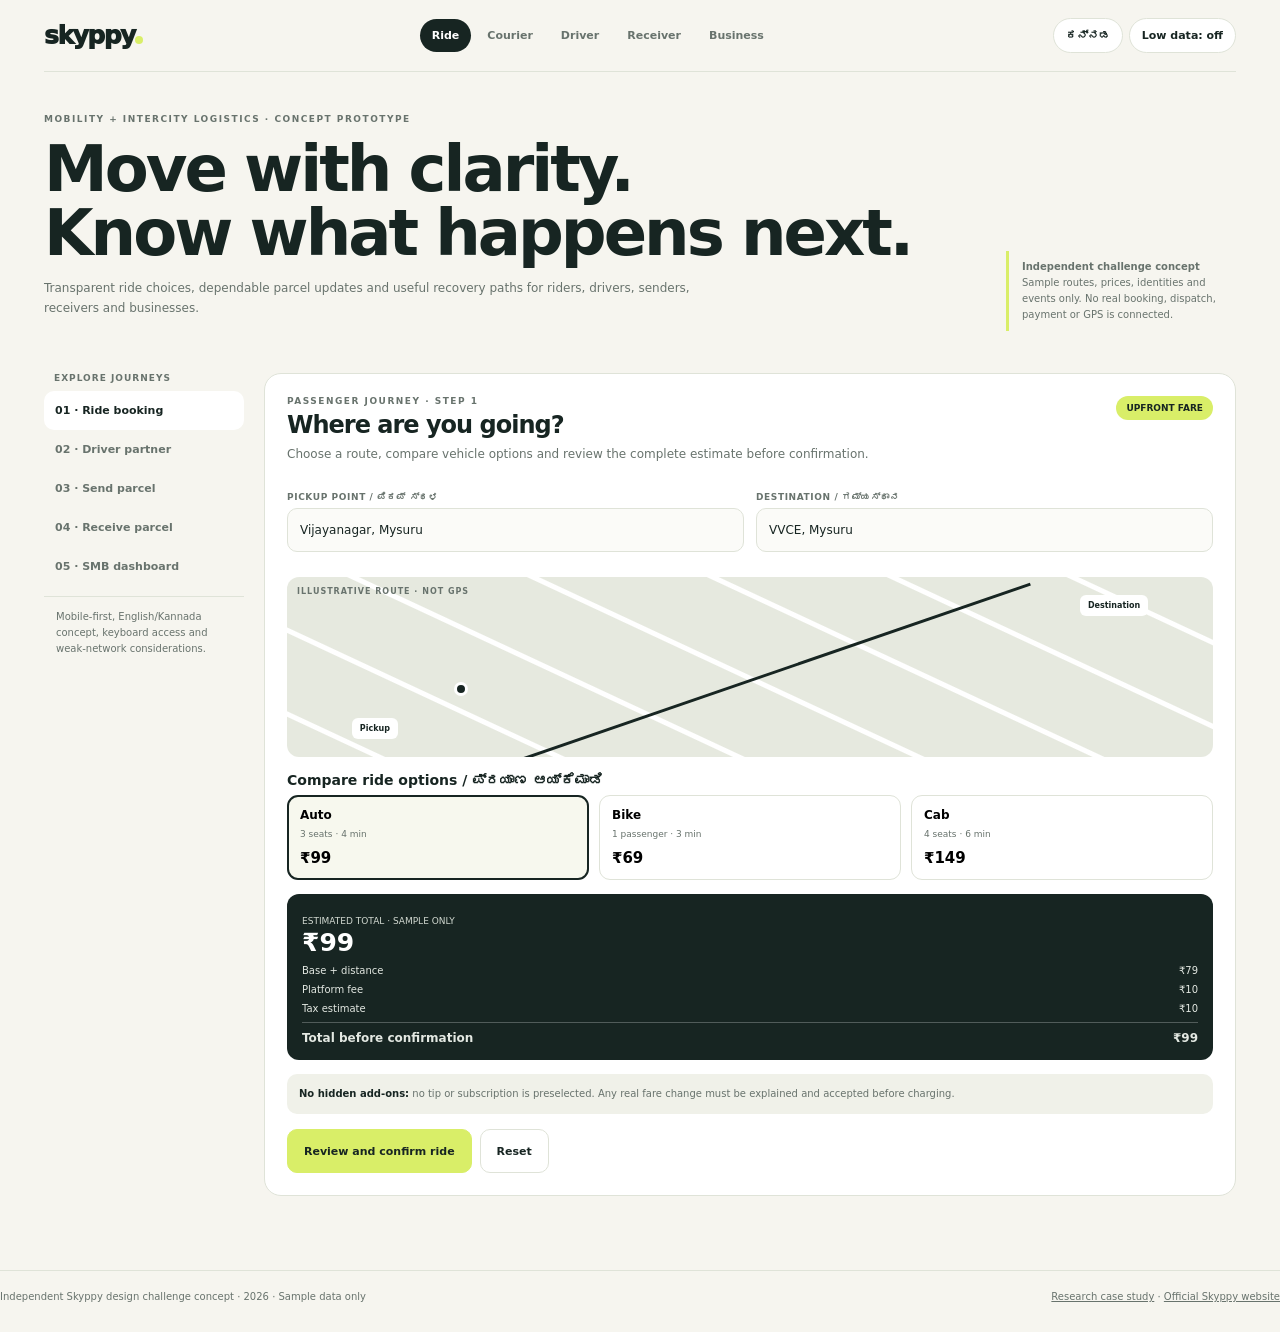
==== index.html @ 7786d566 "Expand English Kannada UI toggle across primary ride courier driver and SMB actions" ====
<!doctype html><html lang="en"><head><meta charset="utf-8"><meta name="viewport" content="width=device-width,initial-scale=1"><meta name="theme-color" content="#172522"><meta name="description" content="A research-led ride booking and intercity courier UX concept for Skyppy. Explore passenger, driver, sender, receiver and SMB journeys."><meta property="og:title" content="Skyppy — Mobility, made clearer"><meta property="og:description" content="Transparent ride choices, dependable parcel updates and recoverable journeys."><meta property="og:type" content="website"><link rel="icon" type="image/svg+xml" href="/favicon.svg"><title>Skyppy — Mobility, made clearer</title><style>
:root{--ink:#172522;--paper:#f6f5ef;--lime:#d9ee68;--white:#fff;--muted:#68736d;--line:#dfe3d8;font-family:Inter,system-ui,sans-serif;color:var(--ink);background:var(--paper)}*{box-sizing:border-box}body{margin:0;background:var(--paper)}button,input,select,textarea{font:inherit}button{cursor:pointer}
:focus-visible{outline:3px solid #a34b19;outline-offset:3px}
.skip{position:absolute;left:12px;top:-60px;z-index:20;background:var(--ink);color:#fff;padding:12px 16px;border-radius:8px}.skip:focus{top:12px}
[aria-invalid="true"]{border-color:#a33!important;box-shadow:0 0 0 2px #a333}
.sr{position:absolute;width:1px;height:1px;padding:0;margin:-1px;overflow:hidden;clip:rect(0,0,0,0);white-space:nowrap;border:0}a{color:inherit}.shell{max-width:1240px;margin:auto;padding:0 24px}.top{display:flex;align-items:center;justify-content:space-between;gap:15px;min-height:72px;border-bottom:1px solid var(--line)}.brand{font-size:25px;font-weight:950;letter-spacing:-1.5px;text-decoration:none}.brand i{display:inline-block;width:8px;height:8px;border-radius:50%;background:var(--lime)}nav{display:flex;gap:4px;flex-wrap:wrap}nav button,.utility button{border:0;border-radius:30px;padding:10px 12px;background:transparent;color:var(--muted);font-size:11px;font-weight:800}nav button.active{background:var(--ink);color:white}.utility{display:flex;gap:6px}.utility button{background:white;border:1px solid var(--line);color:var(--ink)}.hero{padding:42px 0 20px;display:flex;justify-content:space-between;align-items:end;gap:25px}.eyebrow{font-size:9px;letter-spacing:1.5px;text-transform:uppercase;color:var(--muted);font-weight:900}h1{font-size:clamp(40px,5vw,64px);letter-spacing:-3px;line-height:1;margin:13px 0}.hero p,.sub{color:var(--muted);font-size:12px;line-height:1.7;max-width:650px}.hero-note{font-size:10px;line-height:1.6;color:var(--muted);max-width:230px;border-left:3px solid var(--lime);padding:8px 0 8px 13px}.workspace{display:grid;grid-template-columns:200px minmax(0,1fr);gap:20px;padding:22px 0 60px;min-width:0}.workspace>main{min-width:0}.view,.panel,.head,.stats,.actions{min-width:0}.tablewrap{max-width:100%;min-width:0}.rail{position:sticky;top:12px;align-self:start}.rail small{font-size:9px;letter-spacing:1px;color:var(--muted);font-weight:900;margin:0 0 8px 10px;display:block}.rail button{display:block;width:100%;text-align:left;border:0;background:transparent;padding:13px 11px;border-radius:10px;font-size:11px;font-weight:800;color:var(--muted)}.rail button.active{background:white;color:var(--ink)}.rail p{font-size:10px;color:var(--muted);line-height:1.6;padding:12px;border-top:1px solid var(--line)}.view{display:none}.view.active{display:block}.panel{background:white;border:1px solid var(--line);border-radius:17px;padding:22px;margin-bottom:14px}.head{display:flex;justify-content:space-between;align-items:start;gap:12px;margin-bottom:17px}.panel h2{font-size:24px;letter-spacing:-1px;margin:5px 0}.panel h3{font-size:14px;margin:15px 0 7px}.sub{margin:0}.pill{font-size:9px;font-weight:900;padding:7px 10px;background:var(--lime);border-radius:30px;white-space:nowrap}.grid2{display:grid;grid-template-columns:1fr 1fr;gap:12px}.grid3{display:grid;grid-template-columns:repeat(3,1fr);gap:10px}.field{display:block;margin:11px 0}.field span{display:block;font-size:9px;text-transform:uppercase;letter-spacing:.6px;font-weight:900;color:var(--muted);margin-bottom:6px}.field input,.field select,.field textarea{width:100%;border:1px solid var(--line);border-radius:10px;padding:12px;background:#fbfbf8;min-height:44px;font-size:12px;color:var(--ink)}.field textarea{min-height:75px}.choice{width:100%;text-align:left;border:1px solid var(--line);border-radius:11px;padding:12px;background:white;min-height:80px}.choice.selected{border:2px solid var(--ink);background:#f7f8ee;padding:11px}.choice b{display:block;font-size:12px}.choice small{font-size:9px;color:var(--muted)}.choice strong{display:block;margin-top:8px;font-size:15px}.btn{border:1px solid var(--ink);background:var(--ink);color:white;padding:13px 16px;border-radius:10px;font-size:11px;font-weight:900;min-height:44px}.btn.lime{background:var(--lime);color:var(--ink);border-color:var(--lime)}.btn.alt{background:white;color:var(--ink);border-color:var(--line)}.btn.danger{background:white;color:#963d34;border-color:#e3c8c2}.actions{display:flex;gap:8px;flex-wrap:wrap;margin-top:15px}.full{width:100%}.fare{background:var(--ink);color:white;border-radius:12px;padding:15px;margin:14px 0}.fare strong{font-size:25px}.fare small{color:#d2d9d1;font-size:9px}.fareline{display:flex;justify-content:space-between;color:#e3e8e2;font-size:10px;padding-top:8px}.fareline.total{border-top:1px solid #ffffff40;margin-top:8px;font-weight:900;font-size:12px}.notice{background:#f0f1e9;border-radius:10px;padding:12px;font-size:10px;color:var(--muted);line-height:1.6;margin:12px 0}.notice strong{color:var(--ink)}.notice.warn{background:#f8e9e2;color:#864632}.notice.good{background:#e7f1e9;color:#27644d}.map{height:180px;border-radius:12px;background:repeating-linear-gradient(25deg,#e6e9df 0 36px,#fff 37px 41px,#e6e9df 42px 76px);position:relative;overflow:hidden;margin:14px 0}.map:after{content:"";position:absolute;left:20%;top:55%;width:62%;height:3px;background:var(--ink);transform:rotate(-19deg)}.pin{position:absolute;z-index:1;left:18%;top:58%;width:14px;height:14px;border-radius:50%;background:var(--ink);border:3px solid white}.map b{position:absolute;z-index:2;background:white;padding:6px 8px;border-radius:6px;font-size:8px}.map b:first-of-type{left:7%;bottom:10%}.map b:last-of-type{right:7%;top:10%}.map em{position:absolute;left:10px;top:10px;font-size:8px;letter-spacing:1px;font-weight:900;color:var(--muted);font-style:normal}.stats{display:grid;grid-template-columns:repeat(3,1fr);gap:9px;margin:12px 0}.stat{padding:13px;background:#f3f3ed;border-radius:10px}.stat b{display:block;font-size:18px}.stat small{font-size:9px;color:var(--muted)}.driver{display:flex;align-items:center;gap:12px;padding:13px;border:1px solid var(--line);border-radius:12px;margin:13px 0}.avatar{width:40px;height:40px;border-radius:50%;background:var(--lime);display:grid;place-items:center;font-weight:900}.driver small{display:block;color:var(--muted);font-size:9px;margin-top:4px}.timeline{padding:10px 0}.event{display:flex;gap:10px;padding:12px 0;border-bottom:1px solid var(--line)}.event:last-child{border:0}.dot{width:10px;height:10px;border-radius:50%;background:#dfe3d8;margin-top:3px;flex:none}.dot.done{background:#27644d}.event b{font-size:11px}.event small{display:block;color:var(--muted);font-size:9px;margin-top:4px}.metric{padding:13px;background:#f3f3ed;border-radius:10px}.metric b{font-size:17px;display:block}.metric small{font-size:9px;color:var(--muted)}.hidden{display:none!important}.lowbar{display:none;background:#f8e9e2;color:#874632;padding:8px;text-align:center;font-size:10px}.lowbar.on{display:block}.tablewrap{overflow:auto;border:1px solid var(--line);border-radius:10px}table{border-collapse:collapse;width:100%;min-width:570px}td,th{padding:12px;text-align:left;border-bottom:1px solid var(--line);font-size:10px}th{font-size:9px;color:var(--muted);text-transform:uppercase}tr:last-child td{border:0}.tag{padding:5px 7px;border-radius:20px;background:#e7f1e9;color:#27644d;font-weight:900;font-size:9px}.tag.issue{background:#f8e9e2;color:#874632}.tag.pending{background:#f5efd9;color:#765a22}.footer{border-top:1px solid var(--line);padding:20px 0 30px;font-size:10px;color:var(--muted);display:flex;justify-content:space-between;gap:12px}.footer a{text-decoration:underline}
html[data-low="true"] *{animation:none!important;transition:none!important;scroll-behavior:auto!important}
@media(max-width:850px){.workspace{grid-template-columns:1fr}.rail{position:static;display:flex;overflow:auto;gap:4px;border-bottom:1px solid var(--line);padding-bottom:8px}.rail small,.rail p{display:none}.rail button{white-space:nowrap;width:auto}.hero-note{display:none}}
@media(max-width:600px){.shell{padding:0 14px}.top{flex-wrap:wrap;padding:10px 0}.top nav{order:3;width:100%;overflow:auto;flex-wrap:nowrap}.top nav button{white-space:nowrap}.brand{font-size:22px}.hero{padding:28px 0 10px}.hero h1{letter-spacing:-2px}.panel{padding:16px}.grid2,.grid3,.stats{grid-template-columns:1fr}.head{flex-direction:column}.footer{flex-direction:column}}
@media(prefers-reduced-motion:reduce){*{scroll-behavior:auto!important;transition:none!important}}
</style></head><body><a class="skip" href="#main-content">Skip to main content</a><div class="lowbar" id="lowbar" role="status" aria-live="polite">Low-data mode on · non-essential motion reduced · demo details remain in this browser only.</div><div class="shell">
<header class="top"><a class="brand" href="/">skyppy<i></i></a><nav aria-label="Main navigation"><button class="active" data-view="ride">Ride</button><button data-view="courier">Courier</button><button data-view="driver">Driver</button><button data-view="receiver">Receiver</button><button data-view="business">Business</button></nav><div class="utility"><button id="lang" type="button" aria-pressed="false" aria-label="Switch language to Kannada">ಕನ್ನಡ</button><button id="low" type="button" aria-pressed="false">Low data: off</button></div></header>
<section class="hero"><div><div class="eyebrow">Mobility + intercity logistics · concept prototype</div><h1>Move with clarity.<br>Know what happens next.</h1><p>Transparent ride choices, dependable parcel updates and useful recovery paths for riders, drivers, senders, receivers and businesses.</p></div><div class="hero-note"><b>Independent challenge concept</b><br>Sample routes, prices, identities and events only. No real booking, dispatch, payment or GPS is connected.</div></section>
<div class="workspace"><aside class="rail"><small>EXPLORE JOURNEYS</small><button class="active" data-view="ride">01 · Ride booking</button><button data-view="driver">02 · Driver partner</button><button data-view="courier">03 · Send parcel</button><button data-view="receiver">04 · Receive parcel</button><button data-view="business">05 · SMB dashboard</button><p>Mobile-first, English/Kannada concept, keyboard access and weak-network considerations.</p></aside><main id="main-content" tabindex="-1">
<section class="view active" id="v-ride"><div class="panel" id="rideForm"><div class="head"><div><div class="eyebrow">Passenger journey · step 1</div><h2 id="rideTitle">Where are you going?</h2><p class="sub">Choose a route, compare vehicle options and review the complete estimate before confirmation.</p></div><span class="pill">UPFRONT FARE</span></div><div class="grid2"><label class="field"><span>Pickup point / ಪಿಕಪ್ ಸ್ಥಳ</span><input id="pickup" value="Vijayanagar, Mysuru"></label><label class="field"><span>Destination / ಗಮ್ಯಸ್ಥಾನ</span><input id="drop" value="VVCE, Mysuru"></label></div><div class="map" aria-label="Schematic route, not live map"><em>ILLUSTRATIVE ROUTE · NOT GPS</em><div class="pin"></div><b>Pickup</b><b>Destination</b></div><h3>Compare ride options / ಪ್ರಯಾಣ ಆಯ್ಕೆಮಾಡಿ</h3><div class="grid3" id="rides"><button class="choice selected" data-ride="Auto" data-price="79" data-eta="4 min"><b>Auto</b><small>3 seats · 4 min</small><strong>₹99</strong></button><button class="choice" data-ride="Bike" data-price="49" data-eta="3 min"><b>Bike</b><small>1 passenger · 3 min</small><strong>₹69</strong></button><button class="choice" data-ride="Cab" data-price="129" data-eta="6 min"><b>Cab</b><small>4 seats · 6 min</small><strong>₹149</strong></button></div><div class="fare"><small>ESTIMATED TOTAL · SAMPLE ONLY</small><div><strong id="ridePrice">₹99</strong></div><div class="fareline"><span>Base + distance</span><span id="rideBase">₹79</span></div><div class="fareline"><span>Platform fee</span><span>₹10</span></div><div class="fareline"><span>Tax estimate</span><span>₹10</span></div><div class="fareline total"><span>Total before confirmation</span><span id="rideTotal">₹99</span></div></div><div class="notice"><strong>No hidden add-ons:</strong> no tip or subscription is preselected. Any real fare change must be explained and accepted before charging.</div><div class="actions"><button class="btn lime" id="rideConfirm">Review and confirm ride</button><button class="btn alt" id="rideReset">Reset</button></div><p class="sub" id="rideMsg" role="status" aria-live="polite"></p></div>
<div class="panel hidden" id="rideTrip"><div class="head"><div><div class="eyebrow">Matching → trip → payment → feedback</div><h2 id="rideState">Finding your driver</h2><p class="sub" id="rideDesc">A simulated matching state. No driver is contacted.</p></div><span class="pill" id="rideBadge">MATCHING</span></div><div class="map"><em>SCHEMATIC TRIP · NOT LIVE LOCATION</em><div class="pin"></div><b>Pickup</b><b>Destination</b></div><div class="driver" id="driverCard"><div class="avatar">RK</div><div><b>Ravi Kumar · demo driver</b><small>KA 09 AB 1234 · sample rating 4.8</small></div><div style="margin-left:auto;text-align:right"><b>4 min</b><small>to pickup</small></div></div><div class="stats"><div class="metric"><b id="tripEta">4 min</b><small>Pickup ETA · sample</small></div><div class="metric"><b id="tripCost">₹99</b><small>Estimated fare</small></div><div class="metric"><b>4821</b><small>Demo safety PIN</small></div></div><div class="notice good" id="rideStatus" role="status" aria-live="polite">Matching simulation.</div><div class="actions" id="rideActions"><button class="btn lime" id="rideNext">Simulate driver found</button><button class="btn alt" id="share">Share trip preview</button><button class="btn danger" id="cancel">Cancel ride</button></div><div class="actions hidden" id="safety"><button class="btn alt" id="sos">SOS / emergency help</button><button class="btn alt" id="support">Contact support</button><button class="btn lime" id="completeTrip">Complete trip</button></div><div class="actions hidden" id="payment"><button class="btn lime" id="pay">Pay digitally (demo)</button><button class="btn alt" id="cash">Cash payment (demo)</button></div><div id="rating" class="hidden"><h3>Rate the ride</h3><div class="grid3" id="stars"><button class="choice selected" data-star="5"><b>★★★★★</b><small>Great</small></button><button class="choice" data-star="3"><b>★★★</b><small>Okay</small></button><button class="choice" data-star="1"><b>★</b><small>Needs attention</small></button></div><label class="field"><span>Optional feedback</span><textarea id="comment" placeholder="What went well? What should improve?"></textarea></label><button class="btn lime" id="sendRating">Submit feedback</button></div></div></section>
<section class="view" id="v-driver"><div class="panel"><div class="head"><div><div class="eyebrow">Driver-side bonus flow</div><h2 id="driverTitle">Incoming ride request</h2><p class="sub" id="driverText">Review route, pickup and estimated payout before accepting.</p></div><span class="pill">DRIVER MODE</span></div><div class="grid2"><div><div class="fare"><small>ESTIMATED PARTNER EARNING · SAMPLE</small><strong>₹82</strong><div class="fareline"><span>Pickup</span><span>Vijayanagar</span></div><div class="fareline"><span>Drop</span><span>VVCE, Mysuru</span></div><div class="fareline"><span>Distance</span><span>4.2 km · demo</span></div></div><div class="actions" id="driverActions"><button class="btn lime" id="accept">Accept request</button><button class="btn alt" id="decline">Decline</button></div></div><div><div class="map"><em>SCHEMATIC DRIVER ROUTE</em><div class="pin"></div><b>Driver</b><b>Pickup</b></div><div class="notice" id="driverNotice" role="status">No real rider or GPS data. Driver actions are simulated.</div></div></div></div></section>
<section class="view" id="v-courier"><div class="panel" id="courierForm"><div class="head"><div><div class="eyebrow">Intercity courier · sender journey</div><h2>Send something with confidence.</h2><p class="sub">Package handling, pickup scheduling and a complete estimate before booking.</p></div><span class="pill">SENDER FLOW</span></div><div class="grid2"><label class="field"><span>Pickup area / ಪಿಕಪ್ ಸ್ಥಳ</span><input id="from" value="Mysuru, Karnataka"></label><label class="field"><span>Delivery area / ವಿತರಣಾ ಸ್ಥಳ</span><input id="to" value="Bengaluru, Karnataka"></label><label class="field"><span>Sender / ಕಳುಹಿಸುವವರು</span><input id="sender" value="Ananya Rao"></label><label class="field"><span>Receiver / ಸ್ವೀಕರಿಸುವವರು</span><input id="receiver" value="Kiran S"></label><label class="field"><span>Receiver phone · masked demo / ಸ್ವೀಕರಿಸುವವರ ಫೋನ್</span><input id="phone" value="98••• ••210"></label><label class="field"><span>Pickup date / ಪಿಕಪ್ ದಿನಾಂಕ</span><input type="date" id="date" required></label></div><h3>Package category / ಪಾರ್ಸೆಲ್ ವಿಧ</h3><div class="grid3" id="packages"><button class="choice selected" data-pkg="Standard" data-cost="249"><b>Standard</b><small>Up to 2 kg</small><strong>₹249</strong></button><button class="choice" data-pkg="Fragile" data-cost="329"><b>Fragile</b><small>Careful handling</small><strong>₹329</strong></button><button class="choice" data-pkg="High-value" data-cost="399"><b>High-value</b><small>Signature required</small><strong>₹399</strong></button></div><div class="grid2"><label class="field"><span>Weight / ತೂಕ</span><select id="weight"><option value="0">Up to 2 kg</option><option value="50">2–5 kg · +₹50 demo</option><option value="100">5–10 kg · +₹100 demo</option></select></label><label class="field"><span>Pickup window / ಪಿಕಪ್ ಸಮಯ</span><select id="slot"><option>9 AM–12 PM</option><option>12 PM–3 PM</option><option>3 PM–6 PM</option></select></label></div><div class="grid2"><label class="field"><span>Declared value (₹) · optional</span><input id="declared" type="number" min="0" max="50000" step="100" placeholder="For high-value demo parcels"></label><label class="field"><span>Parcel dimensions · optional</span><input id="dimensions" maxlength="40" placeholder="L × W × H cm"></label></div><label class="field"><span>Handling instructions</span><textarea id="handling" maxlength="240" placeholder="Keep upright, avoid pressure…"></textarea></label><label style="font-size:10px"><input type="checkbox" id="terms"> I confirm the parcel contains no prohibited or restricted items.</label><div class="fare"><small>SHIPPING ESTIMATE · SAMPLE ONLY</small><div><strong id="pkgPrice">₹249</strong></div><div class="fareline"><span>Transport</span><span id="pkgBase">₹199</span></div><div class="fareline"><span>Handling</span><span>₹30</span></div><div class="fareline"><span>Service / tax estimate</span><span>₹20</span></div><div class="fareline total"><span>Total</span><span id="pkgTotal">₹249</span></div></div><div class="notice"><strong>High-value parcels:</strong> declare an amount for this demo only. A real service must disclose eligible limits, insurance/liability, prohibited goods and any extra fee before payment. Fragile handling is a request, not a guarantee.</div><div class="actions"><button class="btn lime" id="bookParcel">Create demo shipment</button><button class="btn alt" id="resetParcel">Reset</button></div><p class="sub" id="parcelMsg" role="status"></p></div>
<div class="panel hidden" id="tracking"><div class="head"><div><div class="eyebrow">Shipment timeline · sender view</div><h2 id="trackingTitle">Shipment request created</h2><p class="sub" id="trackingDesc">A local demo record. No courier is dispatched.</p></div><span class="pill">DEMO SHIPMENT</span></div><div class="stats"><div class="metric"><b>SKP-DEMO-2401</b><small>Reference</small></div><div class="metric"><b>Tomorrow</b><small>Illustrative delivery</small></div><div class="metric"><b id="trackingCost">₹249</b><small>Estimate</small></div></div><div class="timeline" id="events"></div><div class="notice warn hidden" id="exception" role="alert"><strong>Delivery exception:</strong> receiver unavailable. Notify both parties, offer a new delivery window or return-to-sender. Never silently mark delivered.<div class="actions"><button class="btn alt" id="reschedule">Choose new window</button><button class="btn alt" id="returnSender">Request return</button><button class="btn alt" id="exceptionHelp">Contact support</button></div><p id="exceptionMsg" role="status" aria-live="polite"></p></div><div class="actions"><button class="btn lime" id="nextEvent">Simulate next event</button><button class="btn alt" id="exceptionBtn">Simulate exception</button><button class="btn alt" id="newParcel">New shipment</button></div></div></section>
<section class="view" id="v-receiver"><div class="panel"><div class="head"><div><div class="eyebrow">Receiver confirmation</div><h2>Confirm the right parcel, safely.</h2><p class="sub">Show the sender, parcel and delivery status. Confirm only after physical handover.</p></div><span class="pill">RECEIVER</span></div><div class="grid2"><div><div class="metric"><b>SKP-DEMO-2401</b><small>Mysuru → Bengaluru · Standard parcel</small></div><div class="event"><i class="dot done"></i><div><b>Out for delivery</b><small>Sample status, not live tracking</small></div></div><label class="field"><span>Delivery verification PIN / ವಿತರಣೆ ದೃಢೀಕರಣ ಪಿನ್</span><input id="pin" maxlength="6" inputmode="numeric" autocomplete="one-time-code" placeholder="Demo PIN: 4821"></label><label class="field"><span>Parcel condition</span><select id="condition"><option value="intact">Received · package intact</option><option value="damaged">Received · package damaged</option><option value="missing">Contents missing</option><option value="wrong">Wrong parcel / recipient</option></select></label><label style="font-size:10px;display:block;margin:12px 0"><input type="checkbox" id="handover"> I confirm the parcel was physically handed to me.</label><div class="actions"><button class="btn lime" id="confirmReceipt">Confirm receipt</button><button class="btn alt" id="reportIssue">Report a problem</button></div><p class="sub" id="receiverMsg" role="status" aria-live="polite"></p><div class="notice good hidden" id="podReceipt" aria-live="polite"><strong>Proof-of-delivery preview created.</strong><p id="podDetails"></p><small>Demo only · local browser state · no signature/photo uploaded.</small></div></div><div><div class="map"><em>ILLUSTRATIVE DELIVERY AREA</em><div class="pin"></div><b>Origin</b><b>Receiver</b></div><div class="notice"><strong>Proof-of-delivery principle:</strong> use consent, timestamp, secure proof storage and one-time server-issued PIN. Never expose a receiver's full phone number.</div></div></div></div></section>
<section class="view" id="v-business"><div class="panel"><div class="head"><div><div class="eyebrow">SMB multi-shipment dashboard · bonus</div><h2>Many shipments. One calm workspace.</h2><p class="sub">Review status, prioritize exceptions and export visible rows.</p></div><span class="pill">BUSINESS DESK</span></div><div class="stats"><div class="metric"><b id="count">4</b><small>Sample shipments</small></div><div class="metric"><b id="moving">2</b><small>In transit</small></div><div class="metric"><b id="issues">1</b><small>Needs attention</small></div></div><div class="actions"><button class="btn lime" id="addRow">Add sample shipment</button><label class="btn alt" for="csvImport" style="display:inline-flex;align-items:center">Import CSV</label><input class="sr" id="csvImport" type="file" accept=".csv,text/csv"><button class="btn alt" id="csv">Export CSV</button><select id="filter" aria-label="Filter shipment status"><option value="all">All statuses</option><option value="moving">In transit</option><option value="issue">Needs attention</option><option value="done">Delivered</option></select></div><div class="tablewrap" style="margin-top:14px"><table><thead><tr><th>Shipment</th><th>Recipient</th><th>Route</th><th>Pickup</th><th>Status</th><th>Next action</th></tr></thead><tbody id="rows"><tr><td>SKP-2401</td><td>Kiran S</td><td>MYS → BLR</td><td>Today</td><td><span class="tag">In transit</span></td><td>View tracking</td></tr><tr><td>SKP-2402</td><td>Meera P</td><td>BLR → MYS</td><td>Today</td><td><span class="tag issue">Pickup delayed</span></td><td>Reschedule</td></tr><tr><td>SKP-2403</td><td>Rahul N</td><td>MYS → HUB</td><td>Yesterday</td><td><span class="tag">Delivered</span></td><td>View proof</td></tr><tr><td>SKP-2404</td><td>Divya R</td><td>BLR → COK</td><td>Today</td><td><span class="tag pending">Pickup scheduled</span></td><td>Track pickup</td></tr></tbody></table></div><div class="notice"><strong>Fictional sample rows:</strong> no Skyppy customer records or operational metrics are displayed. CSV import/export operates locally in this browser and is limited to a 100-row preview.</div><p class="sub" id="importMsg" role="status" aria-live="polite"></p></div></section>
</main></div></div><footer class="footer"><span>Independent Skyppy design challenge concept · 2026 · Sample data only</span><span><a href="/case-study.html">Research case study</a> · <a href="https://www.skyppy.app/" target="_blank" rel="noopener">Official Skyppy website</a></span></footer></div>
<script>
const $=x=>document.getElementById(x);let view="ride",ride={name:"Auto",base:79,eta:"4 min"},rs=0,stars=5,pkg={name:"Standard",cost:249},cs=0,ex=false,ds=0,seq=2404;
function show(v){view=v;document.querySelectorAll(".view").forEach(e=>e.classList.toggle("active",e.id==="v-"+v));document.querySelectorAll("[data-view]").forEach(e=>{const active=e.dataset.view===v;e.classList.toggle("active",active);e.setAttribute("aria-current",active?"page":"false")});window.scrollTo(0,0);const h=document.querySelector("#v-"+v+" h2");if(h)h.setAttribute("tabindex","-1")}document.querySelectorAll("[data-view]").forEach(b=>b.onclick=()=>show(b.dataset.view));
function rideFare(){let n=ride.base+20;$("ridePrice").textContent="₹"+n;$("rideTotal").textContent="₹"+n;$("rideBase").textContent="₹"+ride.base;document.querySelectorAll("[data-ride]").forEach(b=>{b.classList.toggle("selected",b.dataset.ride===ride.name);b.querySelector("strong").textContent="₹"+(+b.dataset.price+20)})}
document.querySelectorAll("[data-ride]").forEach(b=>b.onclick=()=>{ride={name:b.dataset.ride,base:+b.dataset.price,eta:b.dataset.eta};rideFare()});
$("rideConfirm").onclick=()=>{if(!$("pickup").value.trim()||!$("drop").value.trim()){$("rideMsg").textContent="Enter both locations.";return}rs=0;$("rideForm").classList.add("hidden");$("rideTrip").classList.remove("hidden");renderRide()};
function renderRide(){let titles=["Finding your driver","Driver assigned","Trip in progress","Trip complete · payment","Ride complete · rate your trip"],descs=["Simulated match. No driver has been contacted.","Sample driver details are shown for review.","Share trip, access SOS or contact support.","Choose a demo payment method.","Share optional feedback."];$("rideState").textContent=titles[rs];$("rideDesc").textContent=descs[rs];$("rideBadge").textContent=["MATCHING","ASSIGNED","ON TRIP","PAYMENT","COMPLETE"][rs];$("rideStatus").textContent=["Matching simulation ready.","Ravi Kumar assigned · demo only.","Trip started · safety controls remain available.","Trip complete. Select a demo payment option.","Payment demo complete. Please rate your ride."][rs];$("tripEta").textContent=rs>1?"12 min":ride.eta;$("tripCost").textContent="₹"+(ride.base+20);$("rideActions").classList.toggle("hidden",rs>=3);$("safety").classList.toggle("hidden",rs!==2);$("payment").classList.toggle("hidden",rs!==3);$("rating").classList.toggle("hidden",rs!==4);$("driverCard").classList.toggle("hidden",rs===0);$("rideNext").textContent=rs===0?"Simulate driver found":"Start trip (demo)";if(rs>=2)$("rideNext").classList.add("hidden");else $("rideNext").classList.remove("hidden")}
$("rideNext").onclick=()=>{rs=Math.min(2,rs+1);renderRide()};$("share").onclick=()=>{$("rideStatus").textContent="Share preview prepared. No live location is shared."};$("cancel").onclick=()=>{if(confirm("Cancel this demo ride? No real booking exists."))rideReset()};$("sos").onclick=()=>{$("rideStatus").textContent="Emergency flow preview: a production service needs a staffed escalation team and local emergency protocol."};$("support").onclick=()=>{$("rideStatus").textContent="Support preview: trip reference, issue category, case owner and response SLA."};$("completeTrip").onclick=()=>{rs=3;renderRide()};function paid(){rs=4;renderRide()}$("pay").onclick=paid;$("cash").onclick=paid;document.querySelectorAll("[data-star]").forEach(b=>b.onclick=()=>{stars=+b.dataset.star;document.querySelectorAll("[data-star]").forEach(x=>x.classList.toggle("selected",x===b))});$("sendRating").onclick=()=>{$("rating").innerHTML='<div class="notice good"><b>Feedback recorded in this demo session only.</b> No personal data was sent.</div><button class="btn lime" id="again">Plan another ride</button>';$("again").onclick=()=>location.reload()};
function rideReset(){rs=0;$("rideForm").classList.remove("hidden");$("rideTrip").classList.add("hidden");$("rideMsg").textContent="";$("pickup").value="Vijayanagar, Mysuru";$("drop").value="VVCE, Mysuru";ride={name:"Auto",base:79,eta:"4 min"};rideFare()}$("rideReset").onclick=rideReset;
function courierFare(){let n=pkg.cost+(+$("weight").value||0);$("pkgPrice").textContent="₹"+n;$("pkgTotal").textContent="₹"+n;$("pkgBase").textContent="₹"+(n-50);document.querySelectorAll("[data-pkg]").forEach(b=>b.classList.toggle("selected",b.dataset.pkg===pkg.name))}
document.querySelectorAll("[data-pkg]").forEach(b=>b.onclick=()=>{pkg={name:b.dataset.pkg,cost:+b.dataset.cost};courierFare()});$("weight").onchange=courierFare;const localToday=new Date();$("date").min=new Date(localToday.getTime()-localToday.getTimezoneOffset()*60000).toISOString().slice(0,10);$("date").value=$("date").min;
$("bookParcel").onclick=()=>{if(!$("from").value.trim()||!$("to").value.trim()||!$("receiver").value.trim()){$("parcelMsg").textContent="Complete pickup, destination and receiver.";return}if(!$("terms").checked){$("parcelMsg").textContent="Confirm the restricted-items declaration.";return}if($("date").value<$("date").min){$("parcelMsg").textContent="Choose today or a future pickup date.";return}if(pkg.name==="High-value"&&(!$("declared").value||+$("declared").value<=0||+$("declared").value>50000)){$("parcelMsg").textContent="For this demo, enter a declared value between ₹1 and ₹50,000.";return}cs=0;ex=false;$("courierForm").classList.add("hidden");$("tracking").classList.remove("hidden");$("trackingCost").textContent="₹"+(pkg.cost+(+$("weight").value||0));renderCourier()};
function renderCourier(){let names=["Booking request created","Pickup scheduled","Picked up · in transit","Delivered · awaiting receiver confirmation"],desc=["Request recorded in this browser session.","Pickup window: "+$("slot").value,"Handover recorded · demo event.","Receiver confirmation required."];$("events").innerHTML=names.map((n,i)=>'<div class="event"><i class="dot '+(i<=cs?"done":"")+'"></i><div><b>'+n+'</b><small>'+(i<=cs?desc[i]:"Not yet confirmed")+'</small></div></div>').join("");$("nextEvent").disabled=cs>=3;$("nextEvent").textContent=cs>=3?"Journey complete":"Simulate next confirmed event";$("exception").classList.toggle("hidden",!ex)}
$("nextEvent").onclick=()=>{cs=Math.min(3,cs+1);renderCourier()};$("exceptionBtn").onclick=()=>{ex=!ex;$("exception").classList.toggle("hidden",!ex);if(ex)$("exceptionMsg").textContent="Choose a recovery action. No real carrier is notified."};$("reschedule").onclick=()=>{$("exceptionMsg").textContent="New window request recorded in this demo. A live system must confirm capacity."};$("returnSender").onclick=()=>{$("exceptionMsg").textContent="Return-to-sender request recorded in this demo. Show fees and obtain approval before a real return."};$("exceptionHelp").onclick=()=>{$("exceptionMsg").textContent="Support case preview: shipment reference, last confirmed event, issue category and response SLA."};$("newParcel").onclick=()=>{$("courierForm").classList.remove("hidden");$("tracking").classList.add("hidden");$("terms").checked=false};$("resetParcel").onclick=()=>{$("parcelMsg").textContent="Form reset.";document.querySelectorAll("#courierForm input").forEach(x=>{if(x.type!=="checkbox"&&x.type!=="date")x.value=""});$("terms").checked=false};
$("confirmReceipt").onclick=()=>{const valid=$("pin").value.trim()==="4821";if(!valid){$("receiverMsg").textContent="PIN does not match. Check the delivery message and confirm only after handover.";return}if(!$("handover").checked){$("receiverMsg").textContent="Confirm physical handover before completing this demo.";return}if($("condition").value!=="intact"){$("receiverMsg").textContent="Do not confirm successful delivery for a damaged, missing or incorrect parcel. Use Report a problem.";return}$("receiverMsg").textContent="Receipt confirmed in this demo. A real PIN must be one-time and server-validated.";$("podReceipt").classList.remove("hidden");$("podDetails").textContent="SKP-DEMO-2401 · Received in good condition · "+new Date().toLocaleString()+" · PIN verified in this demo only."};$("reportIssue").onclick=()=>{$("podReceipt").classList.add("hidden");$("receiverMsg").textContent="Issue flow: damaged, missing, wrong recipient or not received. Capture evidence with consent, show case ID, owner and response SLA."};
function renderDriver(){let t=["Incoming ride request","Request accepted","Arrived at pickup","Trip started","Trip completed","Request declined"],d=["Review route, pickup and estimated payout before accepting.","Navigate to pickup. Masked call/chat and clear arrival action.","Verify rider and vehicle before starting the trip.","Navigate to destination with safety controls available.","Show trip summary, earnings and issue reporting.","The request is released. No rider is contacted in this demo."];$("driverTitle").textContent=t[ds];$("driverText").textContent=d[ds];$("driverNotice").textContent="Driver workflow state: "+t[ds]+". All data is simulated.";if(ds===0){$("driverActions").innerHTML='<button class="btn lime" id="driverAccept">Accept request</button> <button class="btn alt" id="driverDecline">Decline</button>';$("driverAccept").onclick=()=>{ds=1;renderDriver()};$("driverDecline").onclick=()=>{ds=5;renderDriver()}}else if(ds>0&&ds<4){$("driverActions").innerHTML='<button class="btn lime" id="driverStep">'+["","Mark arrived","Start trip","Complete trip"][ds]+'</button> <button class="btn alt" id="driverReset">Reset</button>';$("driverStep").onclick=()=>{ds++;renderDriver()};$("driverReset").onclick=()=>{ds=0;renderDriver()}}else{$("driverActions").innerHTML='<button class="btn alt" id="driverReset">Reset driver demo</button>';$("driverReset").onclick=()=>{ds=0;renderDriver()}}}renderDriver();
function updateCounts(){let r=[...$("rows").rows];$("count").textContent=r.length;$("moving").textContent=r.filter(x=>x.innerText.includes("In transit")).length;$("issues").textContent=r.filter(x=>x.innerText.includes("delayed")).length}
$("addRow").onclick=()=>{seq++;let tr=document.createElement("tr");tr.innerHTML='<td>SKP-'+seq+'</td><td>New recipient</td><td>MYS → BLR</td><td>Today</td><td><span class="tag pending">Pickup scheduled</span></td><td>Review details</td>';$("rows").appendChild(tr);updateCounts()};$("filter").onchange=()=>{let f=$("filter").value;[...$("rows").rows].forEach(r=>{let t=r.innerText.toLowerCase();r.hidden=!(f==="all"||f==="moving"&&t.includes("in transit")||f==="issue"&&t.includes("delayed")||f==="done"&&t.includes("delivered"))})};$("csv").onclick=()=>{let data=[["Shipment","Recipient","Route","Pickup","Status","Next action"],...[...$("rows").rows].filter(r=>!r.hidden).map(r=>[...r.cells].map(c=>c.innerText))];let csv=data.map(r=>r.map(x=>'"'+String(x).replace(/"/g,'""')+'"').join(",")).join("\n"),a=document.createElement("a");a.href=URL.createObjectURL(new Blob([csv],{type:"text/csv"}));a.download="skyppy-demo-shipments.csv";a.click();URL.revokeObjectURL(a.href)};
function parseCsvLine(line){let out=[],value="",quoted=false;for(let i=0;i<line.length;i++){const ch=line[i];if(ch==='"'&&line[i+1]==='"'&&quoted){value+='"';i++}else if(ch==='"'){quoted=!quoted}else if(ch===","&&!quoted){out.push(value.trim());value=""}else{value+=ch}}out.push(value.trim());return out}
$("csvImport").onchange=async e=>{const file=e.target.files&&e.target.files[0];if(!file)return;if(file.size>1024*1024){$("importMsg").textContent="CSV exceeds the 1 MB local preview limit.";e.target.value="";return}const lines=(await file.text()).split(/\r?\n/).filter(x=>x.trim());let count=0;for(const line of lines.slice(1,101)){const cells=parseCsvLine(line);if(cells.length<4)continue;const tr=document.createElement("tr");for(let i=0;i<6;i++){const td=document.createElement("td");td.textContent=cells[i]||(["","","","","Pickup scheduled","Review details"][i]);if(i===4){const tag=document.createElement("span");tag.className="tag pending";tag.textContent=td.textContent;td.textContent="";td.appendChild(tag)}tr.appendChild(td)}$("rows").appendChild(tr);count++}updateCounts();$("importMsg").textContent=count+" rows imported into this local preview. No records were uploaded.";e.target.value=""};
$("low").onclick=()=>{let on=!$("lowbar").classList.contains("on");$("lowbar").classList.toggle("on",on);$("low").textContent="Low data: "+(on?"on":"off");$("low").setAttribute("aria-pressed",String(on));document.documentElement.dataset.low=String(on);document.documentElement.style.scrollBehavior=on?"auto":"smooth";$("lowbar").textContent=on?"Low-data mode on · non-essential motion reduced · demo details remain in this browser only.":"Low-data mode off."};
const knMap={"Ride":"ಪ್ರಯಾಣ","Courier":"ಕೊರಿಯರ್","Driver":"ಚಾಲಕ","Receiver":"ಸ್ವೀಕರಿಸುವವರು","Business":"ವ್ಯಾಪಾರ","EXPLORE JOURNEYS":"ಪ್ರಯಾಣಗಳನ್ನು ಅನ್ವೇಷಿಸಿ","01 · Ride booking":"01 · ಪ್ರಯಾಣ ಬುಕ್ಕಿಂಗ್","02 · Driver partner":"02 · ಚಾಲಕ ಪಾಲುದಾರ","03 · Send parcel":"03 · ಪಾರ್ಸೆಲ್ ಕಳುಹಿಸಿ","04 · Receive parcel":"04 · ಪಾರ್ಸೆಲ್ ಸ್ವೀಕರಿಸಿ","05 · SMB dashboard":"05 · ವ್ಯವಹಾರ ಡ್ಯಾಶ್‌ಬೋರ್ಡ್","Mobility + intercity logistics · concept prototype":"ಚಲನವಲನ + ಅಂತರನಗರ ಲಾಜಿಸ್ಟಿಕ್ಸ್ · ಮಾದರಿ ವಿನ್ಯಾಸ","Move with clarity.":"ಸ್ಪಷ್ಟತೆಯೊಂದಿಗೆ ಪ್ರಯಾಣಿಸಿ.","Know what happens next.":"ಮುಂದೇನು ಎಂದು ತಿಳಿಯಿರಿ.","Transparent ride choices, dependable parcel updates and useful recovery paths for riders, drivers, senders, receivers and businesses.":"ಸ್ಪಷ್ಟ ಪ್ರಯಾಣ ಆಯ್ಕೆಗಳು, ವಿಶ್ವಾಸಾರ್ಹ ಪಾರ್ಸೆಲ್ ಮಾಹಿತಿ ಮತ್ತು ಎಲ್ಲರಿಗೂ ಸರಳ ಪರಿಹಾರ ಮಾರ್ಗಗಳು.","Passenger journey · step 1":"ಪ್ರಯಾಣಿಕರ ಹಂತ · 1","Where are you going?":"ನೀವು ಎಲ್ಲಿಗೆ ಹೋಗುತ್ತಿದ್ದೀರಿ?","Choose a route, compare vehicle options and review the complete estimate before confirmation.":"ಮಾರ್ಗ ಆಯ್ಕೆಮಾಡಿ, ವಾಹನಗಳನ್ನು ಹೋಲಿಸಿ ಮತ್ತು ದೃಢೀಕರಣಕ್ಕೂ ಮೊದಲು ಸಂಪೂರ್ಣ ದರ ಪರಿಶೀಲಿಸಿ.","UPFRONT FARE":"ಮುಂಗಡ ದರ","Pickup":"ಪಿಕಪ್","Destination":"ಗಮ್ಯಸ್ಥಾನ","Auto":"ಆಟೋ","Bike":"ಬೈಕ್","Cab":"ಕ್ಯಾಬ್","ESTIMATED TOTAL · SAMPLE ONLY":"ಅಂದಾಜು ಮೊತ್ತ · ಮಾದರಿ ಮಾತ್ರ","Base + distance":"ಮೂಲ ದರ + ದೂರ","Platform fee":"ವೇದಿಕೆ ಶುಲ್ಕ","Tax estimate":"ತೆರಿಗೆ ಅಂದಾಜು","Total before confirmation":"ದೃಢೀಕರಣದ ಮೊದಲು ಒಟ್ಟು","No hidden add-ons:":"ಗುಪ್ತ ಹೆಚ್ಚುವರಿ ಶುಲ್ಕಗಳಿಲ್ಲ:","Review and confirm ride":"ಪರಿಶೀಲಿಸಿ ದೃಢೀಕರಿಸಿ","Reset":"ಮರುಹೊಂದಿಸಿ","Matching → trip → payment → feedback":"ಹೊಂದಾಣಿಕೆ → ಪ್ರಯಾಣ → ಪಾವತಿ → ಪ್ರತಿಕ್ರಿಯೆ","Finding your driver":"ಚಾಲಕರನ್ನು ಹುಡುಕಲಾಗುತ್ತಿದೆ","Driver assigned":"ಚಾಲಕ ನಿಯೋಜಿಸಲಾಗಿದೆ","Trip in progress":"ಪ್ರಯಾಣ ನಡೆಯುತ್ತಿದೆ","Trip complete · payment":"ಪ್ರಯಾಣ ಪೂರ್ಣ · ಪಾವತಿ","Ride complete · rate your trip":"ಪ್ರಯಾಣ ಪೂರ್ಣ · ರೇಟಿಂಗ್ ನೀಡಿ","Simulate driver found":"ಚಾಲಕ ಸಿಕ್ಕಿರುವುದನ್ನು ಮಾದರಿಯಾಗಿ ತೋರಿಸಿ","Start trip (demo)":"ಪ್ರಯಾಣ ಪ್ರಾರಂಭಿಸಿ (ಮಾದರಿ)","Share trip preview":"ಪ್ರಯಾಣ ಹಂಚಿಕೆ ಪೂರ್ವವೀಕ್ಷಣೆ","Cancel ride":"ಪ್ರಯಾಣ ರದ್ದುಮಾಡಿ","SOS / emergency help":"SOS / ತುರ್ತು ಸಹಾಯ","Contact support":"ಬೆಂಬಲ ಸಂಪರ್ಕಿಸಿ","Complete trip":"ಪ್ರಯಾಣ ಪೂರ್ಣಗೊಳಿಸಿ","Pay digitally (demo)":"ಡಿಜಿಟಲ್ ಪಾವತಿ (ಮಾದರಿ)","Cash payment (demo)":"ನಗದು ಪಾವತಿ (ಮಾದರಿ)","Rate the ride":"ಪ್ರಯಾಣಕ್ಕೆ ರೇಟಿಂಗ್ ನೀಡಿ","Optional feedback":"ಐಚ್ಛಿಕ ಪ್ರತಿಕ್ರಿಯೆ","Submit feedback":"ಪ್ರತಿಕ್ರಿಯೆ ಸಲ್ಲಿಸಿ","Driver-side bonus flow":"ಚಾಲಕರ ಹೆಚ್ಚುವರಿ ಹಂತ","Incoming ride request":"ಹೊಸ ಪ್ರಯಾಣ ವಿನಂತಿ","Review route, pickup and estimated payout before accepting.":"ಸ್ವೀಕರಿಸುವ ಮೊದಲು ಮಾರ್ಗ, ಪಿಕಪ್ ಮತ್ತು ಅಂದಾಜು ಆದಾಯ ಪರಿಶೀಲಿಸಿ.","Accept request":"ವಿನಂತಿ ಸ್ವೀಕರಿಸಿ","Decline":"ನಿರಾಕರಿಸಿ","Mark arrived":"ಸ್ಥಳಕ್ಕೆ ಬಂದಿದ್ದೇನೆ ಎಂದು ಗುರುತಿಸಿ","Start trip":"ಪ್ರಯಾಣ ಪ್ರಾರಂಭಿಸಿ","Send something with confidence.":"ವಿಶ್ವಾಸದಿಂದ ಪಾರ್ಸೆಲ್ ಕಳುಹಿಸಿ.","SENDER FLOW":"ಕಳುಹಿಸುವವರ ಹಂತ","Package category":"ಪಾರ್ಸೆಲ್ ವಿಧ","Standard":"ಸಾಮಾನ್ಯ","Fragile":"ನಾಜೂಕಾದ","High-value":"ಹೆಚ್ಚಿನ ಮೌಲ್ಯ","Create demo shipment":"ಮಾದರಿ ಸಾಗಣೆ ರಚಿಸಿ","SHIPPING ESTIMATE · SAMPLE ONLY":"ಸಾಗಣೆ ಅಂದಾಜು · ಮಾದರಿ ಮಾತ್ರ","Choose new window":"ಹೊಸ ಸಮಯ ಆಯ್ಕೆಮಾಡಿ","Request return":"ಹಿಂತಿರುಗಿಸಲು ವಿನಂತಿಸಿ","Confirm the right parcel, safely.":"ಸರಿಯಾದ ಪಾರ್ಸೆಲ್ ಅನ್ನು ಸುರಕ್ಷಿತವಾಗಿ ದೃಢೀಕರಿಸಿ.","Confirm receipt":"ಸ್ವೀಕೃತಿಯನ್ನು ದೃಢೀಕರಿಸಿ","Report a problem":"ಸಮಸ್ಯೆಯನ್ನು ವರದಿ ಮಾಡಿ","Many shipments. One calm workspace.":"ಹಲವು ಸಾಗಣೆಗಳು. ಒಂದೇ ಸರಳ ಕಾರ್ಯಸ್ಥಳ.","Add sample shipment":"ಮಾದರಿ ಸಾಗಣೆ ಸೇರಿಸಿ","Import CSV":"CSV ಆಮದು","Export CSV":"CSV ರಫ್ತು","All statuses":"ಎಲ್ಲಾ ಸ್ಥಿತಿಗಳು","In transit":"ಸಾಗಣೆಯಲ್ಲಿದೆ","Needs attention":"ಗಮನ ಅಗತ್ಯ","Delivered":"ವಿತರಿಸಲಾಗಿದೆ","Low data: off":"ಕಡಿಮೆ ಡೇಟಾ: ಆಫ್","Low data: on":"ಕಡಿಮೆ ಡೇಟಾ: ಆನ್"};
let knActive=false;const originalText=new WeakMap();function translateNode(n){if(!knActive||!n||n.nodeType!==3)return;const raw=n.nodeValue,key=raw.trim();if(knMap[key]){if(!originalText.has(n))originalText.set(n,raw);n.nodeValue=raw.replace(key,knMap[key])}}function walkText(root,fn){const w=document.createTreeWalker(root,NodeFilter.SHOW_TEXT);while(w.nextNode())fn(w.currentNode)}const langObserver=new MutationObserver(records=>{if(!knActive)return;for(const r of records){if(r.type==="characterData")translateNode(r.target);else r.addedNodes.forEach(n=>{if(n.nodeType===3)translateNode(n);else if(n.nodeType===1)walkText(n,translateNode)})}});langObserver.observe(document.body,{subtree:true,childList:true,characterData:true});function applyLanguage(kn){knActive=kn;if(kn)walkText(document.body,translateNode);else walkText(document.body,n=>{if(originalText.has(n))n.nodeValue=originalText.get(n)})}
$("lang").onclick=()=>{let kn=$("lang").getAttribute("aria-pressed")!=="true";$("lang").setAttribute("aria-pressed",String(kn));$("lang").textContent=kn?"English":"ಕನ್ನಡ";$("lang").setAttribute("aria-label",kn?"Switch language to English":"Switch language to Kannada");document.documentElement.lang=kn?"kn":"en";applyLanguage(kn)};
rideFare();courierFare();
</script></body></html>
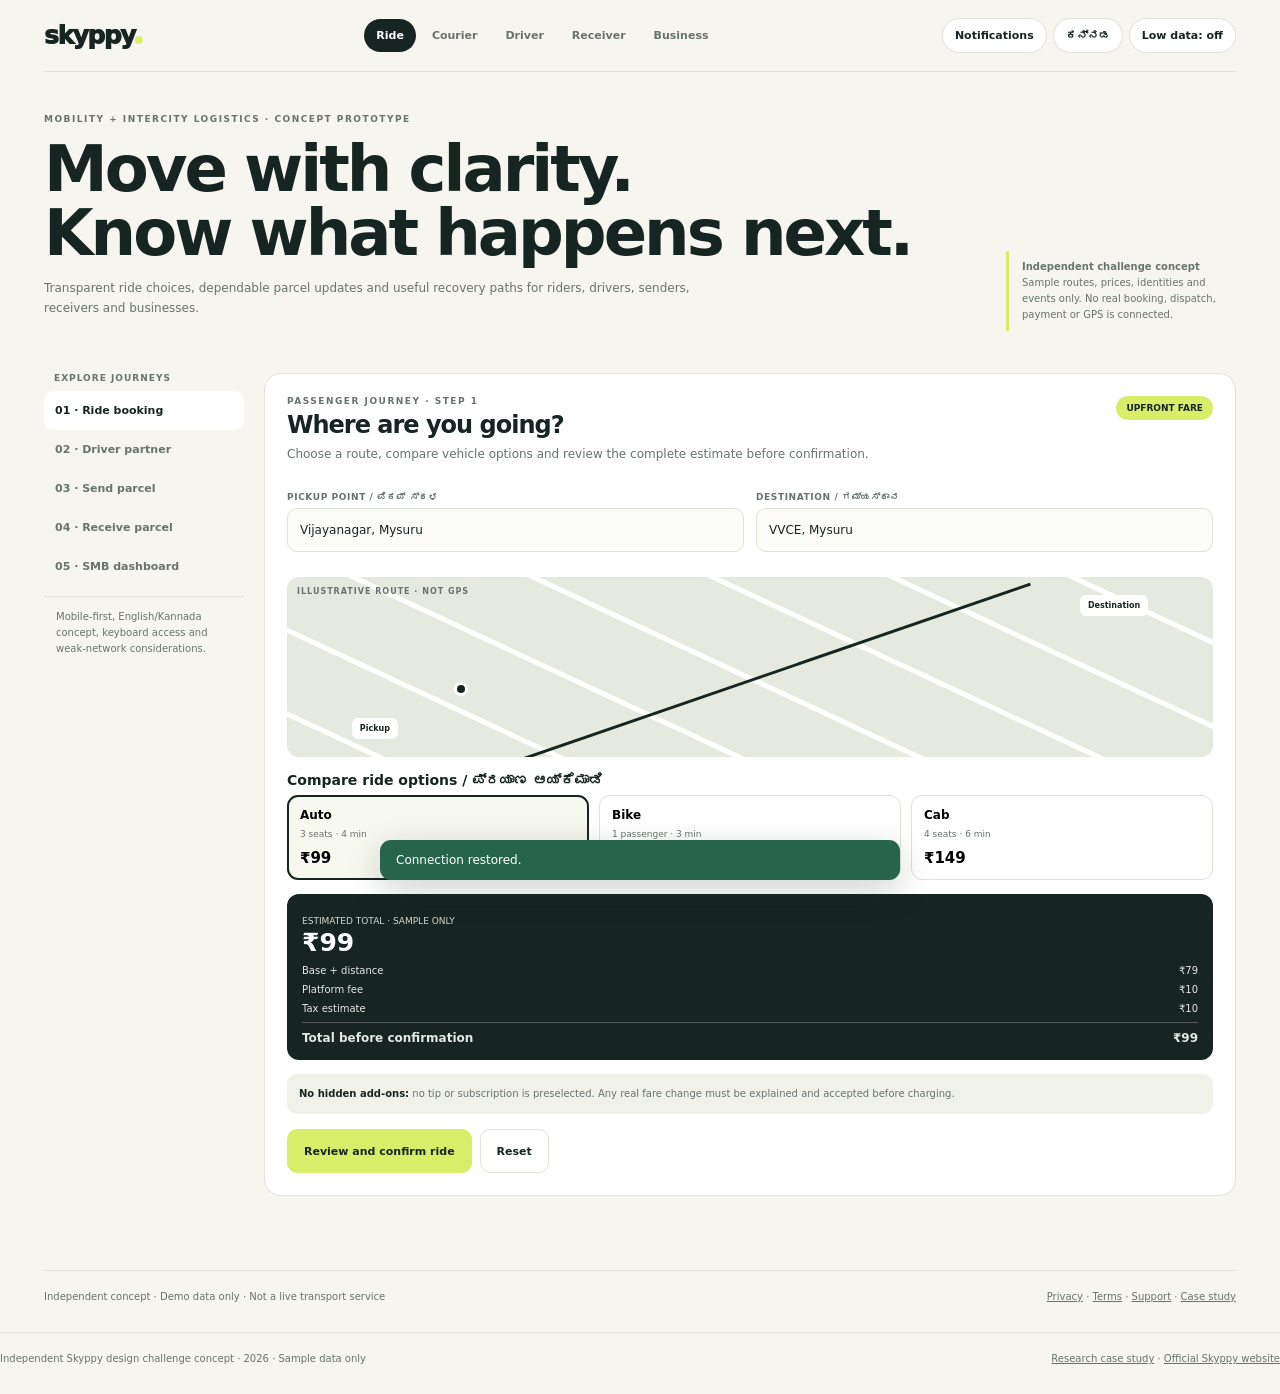
==== commit 8a323a84: "Wire notification center, support drafts, privacy terms and offline resilience" ====
--- a/index.html
+++ b/index.html
@@ -45,4 +45,4 @@
 let knActive=false;const originalText=new WeakMap();function translateNode(n){if(!knActive||!n||n.nodeType!==3)return;const raw=n.nodeValue,key=raw.trim();if(knMap[key]){if(!originalText.has(n))originalText.set(n,raw);n.nodeValue=raw.replace(key,knMap[key])}}function walkText(root,fn){const w=document.createTreeWalker(root,NodeFilter.SHOW_TEXT);while(w.nextNode())fn(w.currentNode)}const langObserver=new MutationObserver(records=>{if(!knActive)return;for(const r of records){if(r.type==="characterData")translateNode(r.target);else r.addedNodes.forEach(n=>{if(n.nodeType===3)translateNode(n);else if(n.nodeType===1)walkText(n,translateNode)})}});langObserver.observe(document.body,{subtree:true,childList:true,characterData:true});function applyLanguage(kn){knActive=kn;if(kn)walkText(document.body,translateNode);else walkText(document.body,n=>{if(originalText.has(n))n.nodeValue=originalText.get(n)})}
 $("lang").onclick=()=>{let kn=$("lang").getAttribute("aria-pressed")!=="true";$("lang").setAttribute("aria-pressed",String(kn));$("lang").textContent=kn?"English":"ಕನ್ನಡ";$("lang").setAttribute("aria-label",kn?"Switch language to English":"Switch language to Kannada");document.documentElement.lang=kn?"kn":"en";applyLanguage(kn)};
 rideFare();courierFare();
-</script></body></html>+</script><script src="/app-enhancements.js" defer></script></body></html>
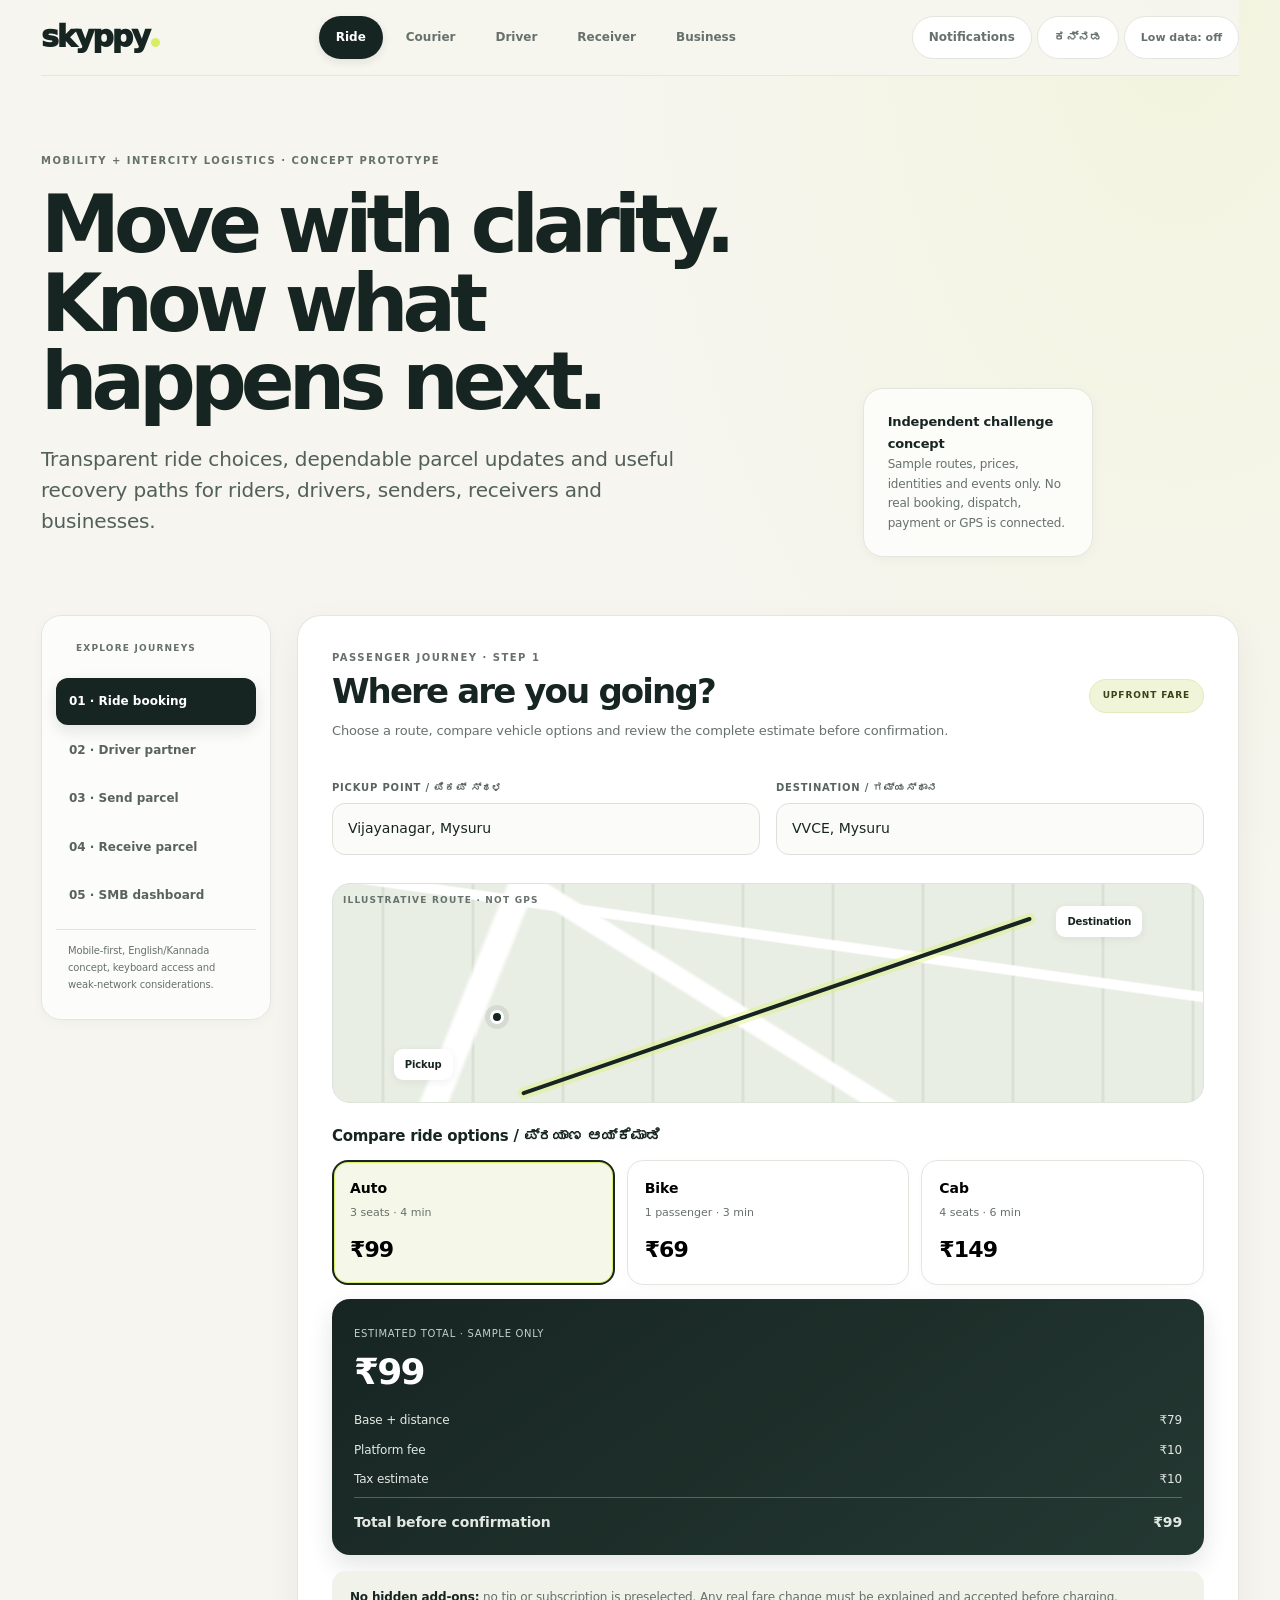
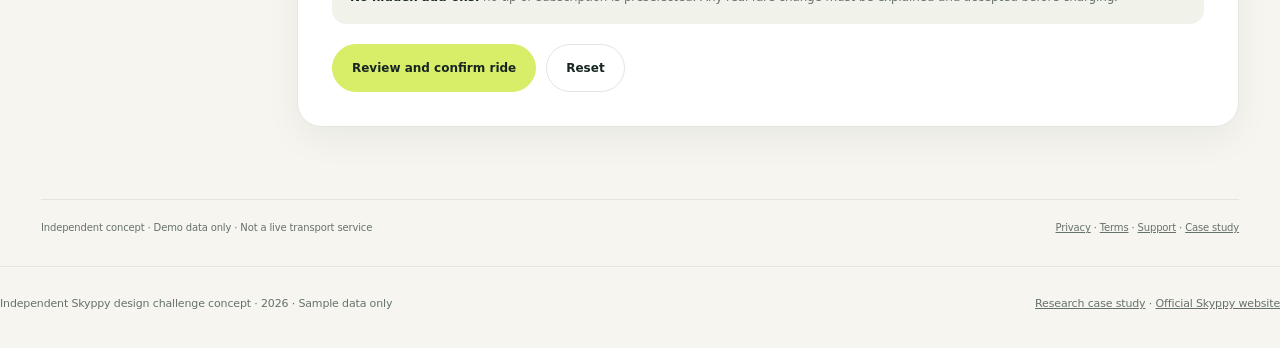
==== commit b8ac502f: "Apply Skyppy design system refresh to primary app" ====
--- a/index.html
+++ b/index.html
@@ -8,7 +8,8 @@
 @media(max-width:850px){.workspace{grid-template-columns:1fr}.rail{position:static;display:flex;overflow:auto;gap:4px;border-bottom:1px solid var(--line);padding-bottom:8px}.rail small,.rail p{display:none}.rail button{white-space:nowrap;width:auto}.hero-note{display:none}}
 @media(max-width:600px){.shell{padding:0 14px}.top{flex-wrap:wrap;padding:10px 0}.top nav{order:3;width:100%;overflow:auto;flex-wrap:nowrap}.top nav button{white-space:nowrap}.brand{font-size:22px}.hero{padding:28px 0 10px}.hero h1{letter-spacing:-2px}.panel{padding:16px}.grid2,.grid3,.stats{grid-template-columns:1fr}.head{flex-direction:column}.footer{flex-direction:column}}
 @media(prefers-reduced-motion:reduce){*{scroll-behavior:auto!important;transition:none!important}}
-</style></head><body><a class="skip" href="#main-content">Skip to main content</a><div class="lowbar" id="lowbar" role="status" aria-live="polite">Low-data mode on · non-essential motion reduced · demo details remain in this browser only.</div><div class="shell">
+</style><link rel="stylesheet" href="/design-system.css?v=20261110">
+</head><body><a class="skip" href="#main-content">Skip to main content</a><div class="lowbar" id="lowbar" role="status" aria-live="polite">Low-data mode on · non-essential motion reduced · demo details remain in this browser only.</div><div class="shell">
 <header class="top"><a class="brand" href="/">skyppy<i></i></a><nav aria-label="Main navigation"><button class="active" data-view="ride">Ride</button><button data-view="courier">Courier</button><button data-view="driver">Driver</button><button data-view="receiver">Receiver</button><button data-view="business">Business</button></nav><div class="utility"><button id="lang" type="button" aria-pressed="false" aria-label="Switch language to Kannada">ಕನ್ನಡ</button><button id="low" type="button" aria-pressed="false">Low data: off</button></div></header>
 <section class="hero"><div><div class="eyebrow">Mobility + intercity logistics · concept prototype</div><h1>Move with clarity.<br>Know what happens next.</h1><p>Transparent ride choices, dependable parcel updates and useful recovery paths for riders, drivers, senders, receivers and businesses.</p></div><div class="hero-note"><b>Independent challenge concept</b><br>Sample routes, prices, identities and events only. No real booking, dispatch, payment or GPS is connected.</div></section>
 <div class="workspace"><aside class="rail"><small>EXPLORE JOURNEYS</small><button class="active" data-view="ride">01 · Ride booking</button><button data-view="driver">02 · Driver partner</button><button data-view="courier">03 · Send parcel</button><button data-view="receiver">04 · Receive parcel</button><button data-view="business">05 · SMB dashboard</button><p>Mobile-first, English/Kannada concept, keyboard access and weak-network considerations.</p></aside><main id="main-content" tabindex="-1">
--- a/design-system.css
+++ b/design-system.css
@@ -0,0 +1,101 @@
+/* Skyppy design system refresh — November 2026
+   Progressive overrides: preserves original journey markup and interaction IDs. */
+:root{
+ --ink:#172522;--paper:#f6f5ef;--lime:#d9ee68;--white:#fff;--muted:#66716c;--line:#e2e6df;
+ --surface:#fff;--surface-soft:#f0f2eb;--radius-lg:24px;--radius-md:16px;--radius-sm:12px;
+ --shadow-soft:0 12px 36px rgba(23,37,34,.055);--shadow-card:0 3px 12px rgba(23,37,34,.035);
+ --font-size-base:15px;scroll-behavior:smooth
+}
+body{font-size:15px;line-height:1.55;letter-spacing:-.01em;background:
+ radial-gradient(ellipse at 92% 0%,rgba(217,238,104,.12),transparent 34%),var(--paper)}
+.shell{max-width:1440px;padding:0 clamp(18px,3.2vw,48px)}
+.top{position:sticky;top:0;z-index:40;background:rgba(246,245,239,.94);backdrop-filter:blur(16px);min-height:76px;border-bottom:1px solid rgba(226,230,223,.9)}
+.brand{font-size:30px;letter-spacing:-2px;font-weight:950}
+.brand i{width:9px;height:9px;margin-left:2px}
+.top nav{gap:6px}
+.top nav button,.utility button{border:1px solid transparent;background:transparent;border-radius:999px;padding:11px 16px;font-size:12px;font-weight:750;color:var(--muted);transition:background .18s,color .18s,transform .18s}
+.top nav button:hover,.utility button:hover{background:#e9ece3;color:var(--ink)}
+.top nav button.active{background:var(--ink);color:#fff;box-shadow:0 3px 8px #17252218}
+.utility{display:flex;gap:5px}
+.utility button{border-color:var(--line);background:#fff}
+.utility #low{font-size:11px}
+.hero{padding:clamp(40px,6vw,78px) 0 38px;display:grid;grid-template-columns:minmax(0,1.35fr) minmax(240px,.65fr);gap:40px;align-items:end}
+.eyebrow{font-size:10px;letter-spacing:1.5px;text-transform:uppercase;font-weight:850;color:#66716c}
+.hero h1{font-size:clamp(42px,6.2vw,82px);line-height:.99;letter-spacing:-.075em;max-width:850px;margin:18px 0 22px;font-weight:850}
+.hero p{font-size:clamp(16px,1.6vw,20px);line-height:1.55;max-width:660px;color:#52605a}
+.hero-note{border:1px solid var(--line);background:rgba(255,255,255,.74);border-radius:20px;padding:22px 24px;line-height:1.65;font-size:12px;color:var(--muted);box-shadow:var(--shadow-card)}
+.hero-note b{color:var(--ink);font-size:13px}
+.workspace{display:grid;grid-template-columns:230px minmax(0,1fr);gap:26px;align-items:start;padding:20px 0 54px}
+.rail{position:sticky;top:96px;background:rgba(255,255,255,.68);border:1px solid var(--line);border-radius:20px;padding:14px;box-shadow:var(--shadow-card)}
+.rail small{padding:12px 10px 14px;letter-spacing:1.2px;font-size:9px}
+.rail button{width:100%;text-align:left;border:1px solid transparent;background:transparent;border-radius:12px;padding:13px 12px;font-size:12px;font-weight:700;color:#58635d;margin:2px 0;transition:all .18s}
+.rail button:hover{background:#eef0e8;color:var(--ink)}
+.rail button.active{background:var(--ink);color:white;box-shadow:0 6px 16px #1725221b}
+.rail p{font-size:10px;line-height:1.7;margin:10px 0 0}
+main{min-width:0}
+.view.active{animation:skyppy-enter .24s ease-out}
+@keyframes skyppy-enter{from{opacity:.55;transform:translateY(5px)}to{opacity:1;transform:translateY(0)}}
+.panel{border:1px solid rgba(226,230,223,.95);border-radius:var(--radius-lg);padding:clamp(20px,3vw,34px);margin-bottom:18px;box-shadow:var(--shadow-soft);background:rgba(255,255,255,.96)}
+.panel .head{margin-bottom:24px;align-items:center}
+.panel h2{font-size:clamp(24px,3vw,34px);letter-spacing:-.055em;line-height:1.1;margin:8px 0 10px;font-weight:800}
+.panel h3{font-size:15px;letter-spacing:-.02em;margin:22px 0 12px}
+.sub{font-size:13px;line-height:1.6;color:var(--muted);max-width:680px}
+.pill{font-size:9px;letter-spacing:.9px;padding:9px 13px;background:#f0f4d8;color:#39431a;border:1px solid #e4ebba;border-radius:999px}
+.grid2{gap:16px}.grid3{gap:12px}
+.field{margin:14px 0}
+.field span{font-size:10px;letter-spacing:.8px;margin-bottom:8px;color:#59645e}
+.field input,.field select,.field textarea{font-size:14px;min-height:50px;padding:14px 15px;border-radius:13px;background:#fbfcf9;border-color:#dce2d9;transition:border .15s,box-shadow .15s,background .15s}
+.field input:focus,.field select:focus,.field textarea:focus{background:#fff;border-color:#64766b;box-shadow:0 0 0 4px #d9ee6840;outline:none}
+.choice{min-height:112px;border-radius:16px;padding:17px;background:#fff;box-shadow:0 2px 8px rgba(23,37,34,.025);transition:transform .18s,border-color .18s,background .18s,box-shadow .18s}
+.choice:hover{transform:translateY(-2px);border-color:#aab5a8;box-shadow:0 8px 20px rgba(23,37,34,.07)}
+.choice.selected{border:2px solid var(--ink);padding:16px;background:#f5f8e8;box-shadow:inset 0 0 0 1px #d9ee68}
+.choice b{font-size:14px}.choice small{font-size:11px;display:block;margin-top:4px}.choice strong{font-size:22px;letter-spacing:-.04em;margin-top:12px}
+.btn{font-size:12px;padding:14px 19px;border-radius:999px;min-height:48px;transition:transform .15s,box-shadow .15s,background .15s}
+.btn:hover{transform:translateY(-1px);box-shadow:0 6px 16px rgba(23,37,34,.12)}
+.btn.lime{color:var(--ink);font-weight:850}
+.btn.alt{background:#fff}.btn.danger{border-radius:999px}
+.actions{gap:10px;margin-top:20px}
+.fare{border-radius:18px;padding:22px;background:linear-gradient(145deg,#172522,#243832);box-shadow:0 10px 24px rgba(23,37,34,.12)}
+.fare strong{font-size:clamp(28px,3vw,36px);letter-spacing:-.05em}
+.fare small{font-size:10px;letter-spacing:.7px;color:#c4d0c8}
+.fareline{font-size:12px;padding-top:11px;color:#e3e8e2}
+.fareline.total{font-size:14px;padding-top:14px}
+.notice{font-size:12px;line-height:1.7;border-radius:14px;padding:16px 18px;background:#f1f3eb;margin:16px 0}
+.notice.warn{background:#fff1e9;color:#8b4c2d}.notice.good{background:#edf6ef;color:#28654a}
+.map{height:220px;border-radius:18px;background-color:#e9eee5;background-image:
+ linear-gradient(32deg,transparent 43%,#fff 43.5%,#fff 46%,transparent 46.5%),
+ linear-gradient(112deg,transparent 18%,#fff 18.5%,#fff 21%,transparent 21.5%),
+ linear-gradient(8deg,transparent 65%,#fff 65.5%,#fff 68%,transparent 68.5%),
+ repeating-linear-gradient(90deg,transparent 0 48px,#d9e1d5 49px 51px,transparent 52px 90px);
+ border:1px solid #dce4d9}
+.map:after{height:4px;background:#172522;border-radius:9px;box-shadow:0 0 0 4px #d9ee6860}
+.pin{box-shadow:0 0 0 5px #17252218}
+.map b{font-size:10px;padding:8px 11px;border-radius:9px;box-shadow:0 2px 8px #17252212}
+.map em{font-size:9px;letter-spacing:1.2px}
+.stats{gap:12px}
+.stat,.metric{border:1px solid #e4e8df;background:#f5f6f1;border-radius:14px;padding:16px}
+.stat b,.metric b{font-size:clamp(18px,2vw,24px);letter-spacing:-.04em}
+.stat small,.metric small{font-size:11px;line-height:1.5}
+.driver{border-radius:16px;padding:17px;background:#fbfcf9}
+.avatar{width:48px;height:48px;font-size:14px}
+.event{padding:15px 0}.event b{font-size:13px}.event small{font-size:11px}
+.timeline{padding:14px 0}
+.tablewrap{border-radius:14px}
+table{min-width:600px}td,th{font-size:12px;padding:14px 16px}th{font-size:10px;letter-spacing:.6px;background:#f6f7f3}
+.tag{font-size:10px;padding:6px 9px}
+.footer{font-size:11px;padding:28px 0 36px;align-items:center}
+button:focus-visible,a:focus-visible{outline:3px solid #9aaf32;outline-offset:3px}
+@media(max-width:980px){.workspace{grid-template-columns:1fr;gap:16px}.rail{position:static;display:flex;gap:6px;overflow-x:auto;padding:10px;scrollbar-width:thin}.rail small,.rail p{display:none}.rail button{flex:0 0 auto;width:auto;white-space:nowrap}.hero{grid-template-columns:1fr;gap:20px}.hero-note{max-width:680px}.top{position:relative}}
+@media(max-width:640px){
+ .shell{padding:0 14px}.top{padding:12px 0;gap:10px}.top nav{order:3;width:100%;padding:2px 0 4px;overflow-x:auto;flex-wrap:nowrap}.top nav button{flex:0 0 auto;padding:10px 14px}
+ .utility{margin-left:auto}.utility button{padding:9px 11px}
+ .hero{padding:34px 0 20px;gap:16px}.hero h1{font-size:clamp(38px,11vw,54px);letter-spacing:-.07em;margin:13px 0 16px}.hero p{font-size:15px}.hero-note{padding:16px;border-radius:16px}
+ .workspace{padding:10px 0 30px}.rail{border-radius:14px}.rail button{font-size:11px;padding:11px}
+ .panel{padding:18px;border-radius:20px}.panel .head{gap:10px;flex-direction:row;align-items:flex-start;margin-bottom:18px}.panel h2{font-size:26px}.panel .head .pill{margin-top:3px}
+ .grid2{grid-template-columns:1fr;gap:3px}.grid3{grid-template-columns:repeat(3,minmax(0,1fr));gap:8px}
+ .choice{padding:12px 9px;min-height:102px}.choice.selected{padding:11px 8px}.choice b{font-size:12px}.choice small{font-size:9px}.choice strong{font-size:18px}
+ .map{height:180px}.fare{padding:18px}.actions .btn{flex:1 1 auto}.stats{grid-template-columns:repeat(3,minmax(0,1fr));gap:7px}.metric{padding:11px 9px}.metric b{font-size:16px}.metric small{font-size:9px}
+ .footer{flex-direction:column;align-items:flex-start;gap:8px}
+}
+@media(max-width:390px){.panel{padding:14px}.grid3{grid-template-columns:1fr}.choice{min-height:75px}.panel .head{flex-direction:column}.stats{grid-template-columns:1fr}.hero h1{font-size:37px}}
+@media(prefers-reduced-motion:reduce){.view.active{animation:none}.choice,.btn,.top nav button{transition:none}}
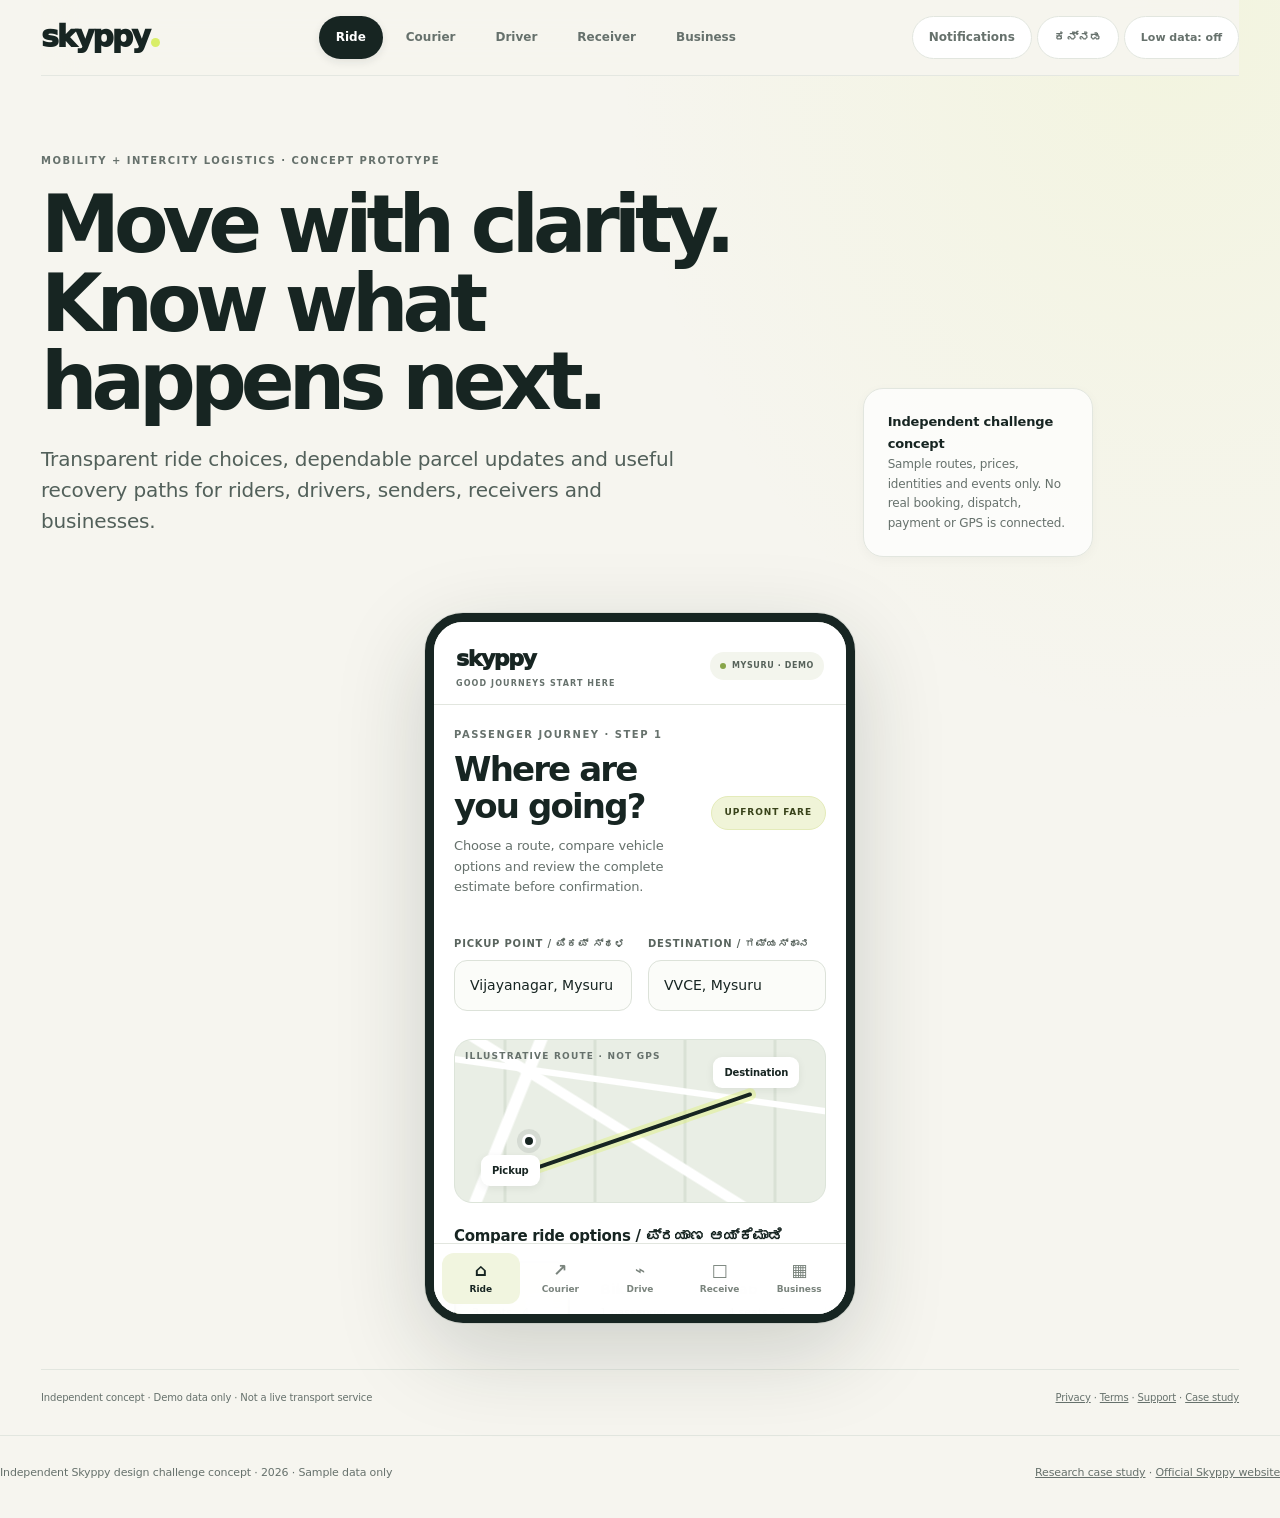
==== commit 08ba93ab: "Add app header and bottom section navigation" ====
--- a/index.html
+++ b/index.html
@@ -12,7 +12,7 @@
 </head><body><a class="skip" href="#main-content">Skip to main content</a><div class="lowbar" id="lowbar" role="status" aria-live="polite">Low-data mode on · non-essential motion reduced · demo details remain in this browser only.</div><div class="shell">
 <header class="top"><a class="brand" href="/">skyppy<i></i></a><nav aria-label="Main navigation"><button class="active" data-view="ride">Ride</button><button data-view="courier">Courier</button><button data-view="driver">Driver</button><button data-view="receiver">Receiver</button><button data-view="business">Business</button></nav><div class="utility"><button id="lang" type="button" aria-pressed="false" aria-label="Switch language to Kannada">ಕನ್ನಡ</button><button id="low" type="button" aria-pressed="false">Low data: off</button></div></header>
 <section class="hero"><div><div class="eyebrow">Mobility + intercity logistics · concept prototype</div><h1>Move with clarity.<br>Know what happens next.</h1><p>Transparent ride choices, dependable parcel updates and useful recovery paths for riders, drivers, senders, receivers and businesses.</p></div><div class="hero-note"><b>Independent challenge concept</b><br>Sample routes, prices, identities and events only. No real booking, dispatch, payment or GPS is connected.</div></section>
-<div class="workspace"><aside class="rail"><small>EXPLORE JOURNEYS</small><button class="active" data-view="ride">01 · Ride booking</button><button data-view="driver">02 · Driver partner</button><button data-view="courier">03 · Send parcel</button><button data-view="receiver">04 · Receive parcel</button><button data-view="business">05 · SMB dashboard</button><p>Mobile-first, English/Kannada concept, keyboard access and weak-network considerations.</p></aside><main id="main-content" tabindex="-1">
+<div class="workspace"><aside class="rail"><small>EXPLORE JOURNEYS</small><button class="active" data-view="ride">01 · Ride booking</button><button data-view="driver">02 · Driver partner</button><button data-view="courier">03 · Send parcel</button><button data-view="receiver">04 · Receive parcel</button><button data-view="business">05 · SMB dashboard</button><p>Mobile-first, English/Kannada concept, keyboard access and weak-network considerations.</p></aside><main id="main-content" tabindex="-1"><div class="app-topbar"><div><strong>skyppy</strong><span>GOOD JOURNEYS START HERE</span></div><span class="app-location"><i></i> MYSURU · DEMO</span></div>
 <section class="view active" id="v-ride"><div class="panel" id="rideForm"><div class="head"><div><div class="eyebrow">Passenger journey · step 1</div><h2 id="rideTitle">Where are you going?</h2><p class="sub">Choose a route, compare vehicle options and review the complete estimate before confirmation.</p></div><span class="pill">UPFRONT FARE</span></div><div class="grid2"><label class="field"><span>Pickup point / ಪಿಕಪ್ ಸ್ಥಳ</span><input id="pickup" value="Vijayanagar, Mysuru"></label><label class="field"><span>Destination / ಗಮ್ಯಸ್ಥಾನ</span><input id="drop" value="VVCE, Mysuru"></label></div><div class="map" aria-label="Schematic route, not live map"><em>ILLUSTRATIVE ROUTE · NOT GPS</em><div class="pin"></div><b>Pickup</b><b>Destination</b></div><h3>Compare ride options / ಪ್ರಯಾಣ ಆಯ್ಕೆಮಾಡಿ</h3><div class="grid3" id="rides"><button class="choice selected" data-ride="Auto" data-price="79" data-eta="4 min"><b>Auto</b><small>3 seats · 4 min</small><strong>₹99</strong></button><button class="choice" data-ride="Bike" data-price="49" data-eta="3 min"><b>Bike</b><small>1 passenger · 3 min</small><strong>₹69</strong></button><button class="choice" data-ride="Cab" data-price="129" data-eta="6 min"><b>Cab</b><small>4 seats · 6 min</small><strong>₹149</strong></button></div><div class="fare"><small>ESTIMATED TOTAL · SAMPLE ONLY</small><div><strong id="ridePrice">₹99</strong></div><div class="fareline"><span>Base + distance</span><span id="rideBase">₹79</span></div><div class="fareline"><span>Platform fee</span><span>₹10</span></div><div class="fareline"><span>Tax estimate</span><span>₹10</span></div><div class="fareline total"><span>Total before confirmation</span><span id="rideTotal">₹99</span></div></div><div class="notice"><strong>No hidden add-ons:</strong> no tip or subscription is preselected. Any real fare change must be explained and accepted before charging.</div><div class="actions"><button class="btn lime" id="rideConfirm">Review and confirm ride</button><button class="btn alt" id="rideReset">Reset</button></div><p class="sub" id="rideMsg" role="status" aria-live="polite"></p></div>
 <div class="panel hidden" id="rideTrip"><div class="head"><div><div class="eyebrow">Matching → trip → payment → feedback</div><h2 id="rideState">Finding your driver</h2><p class="sub" id="rideDesc">A simulated matching state. No driver is contacted.</p></div><span class="pill" id="rideBadge">MATCHING</span></div><div class="map"><em>SCHEMATIC TRIP · NOT LIVE LOCATION</em><div class="pin"></div><b>Pickup</b><b>Destination</b></div><div class="driver" id="driverCard"><div class="avatar">RK</div><div><b>Ravi Kumar · demo driver</b><small>KA 09 AB 1234 · sample rating 4.8</small></div><div style="margin-left:auto;text-align:right"><b>4 min</b><small>to pickup</small></div></div><div class="stats"><div class="metric"><b id="tripEta">4 min</b><small>Pickup ETA · sample</small></div><div class="metric"><b id="tripCost">₹99</b><small>Estimated fare</small></div><div class="metric"><b>4821</b><small>Demo safety PIN</small></div></div><div class="notice good" id="rideStatus" role="status" aria-live="polite">Matching simulation.</div><div class="actions" id="rideActions"><button class="btn lime" id="rideNext">Simulate driver found</button><button class="btn alt" id="share">Share trip preview</button><button class="btn danger" id="cancel">Cancel ride</button></div><div class="actions hidden" id="safety"><button class="btn alt" id="sos">SOS / emergency help</button><button class="btn alt" id="support">Contact support</button><button class="btn lime" id="completeTrip">Complete trip</button></div><div class="actions hidden" id="payment"><button class="btn lime" id="pay">Pay digitally (demo)</button><button class="btn alt" id="cash">Cash payment (demo)</button></div><div id="rating" class="hidden"><h3>Rate the ride</h3><div class="grid3" id="stars"><button class="choice selected" data-star="5"><b>★★★★★</b><small>Great</small></button><button class="choice" data-star="3"><b>★★★</b><small>Okay</small></button><button class="choice" data-star="1"><b>★</b><small>Needs attention</small></button></div><label class="field"><span>Optional feedback</span><textarea id="comment" placeholder="What went well? What should improve?"></textarea></label><button class="btn lime" id="sendRating">Submit feedback</button></div></div></section>
 <section class="view" id="v-driver"><div class="panel"><div class="head"><div><div class="eyebrow">Driver-side bonus flow</div><h2 id="driverTitle">Incoming ride request</h2><p class="sub" id="driverText">Review route, pickup and estimated payout before accepting.</p></div><span class="pill">DRIVER MODE</span></div><div class="grid2"><div><div class="fare"><small>ESTIMATED PARTNER EARNING · SAMPLE</small><strong>₹82</strong><div class="fareline"><span>Pickup</span><span>Vijayanagar</span></div><div class="fareline"><span>Drop</span><span>VVCE, Mysuru</span></div><div class="fareline"><span>Distance</span><span>4.2 km · demo</span></div></div><div class="actions" id="driverActions"><button class="btn lime" id="accept">Accept request</button><button class="btn alt" id="decline">Decline</button></div></div><div><div class="map"><em>SCHEMATIC DRIVER ROUTE</em><div class="pin"></div><b>Driver</b><b>Pickup</b></div><div class="notice" id="driverNotice" role="status">No real rider or GPS data. Driver actions are simulated.</div></div></div></div></section>
@@ -20,7 +20,7 @@
 <div class="panel hidden" id="tracking"><div class="head"><div><div class="eyebrow">Shipment timeline · sender view</div><h2 id="trackingTitle">Shipment request created</h2><p class="sub" id="trackingDesc">A local demo record. No courier is dispatched.</p></div><span class="pill">DEMO SHIPMENT</span></div><div class="stats"><div class="metric"><b>SKP-DEMO-2401</b><small>Reference</small></div><div class="metric"><b>Tomorrow</b><small>Illustrative delivery</small></div><div class="metric"><b id="trackingCost">₹249</b><small>Estimate</small></div></div><div class="timeline" id="events"></div><div class="notice warn hidden" id="exception" role="alert"><strong>Delivery exception:</strong> receiver unavailable. Notify both parties, offer a new delivery window or return-to-sender. Never silently mark delivered.<div class="actions"><button class="btn alt" id="reschedule">Choose new window</button><button class="btn alt" id="returnSender">Request return</button><button class="btn alt" id="exceptionHelp">Contact support</button></div><p id="exceptionMsg" role="status" aria-live="polite"></p></div><div class="actions"><button class="btn lime" id="nextEvent">Simulate next event</button><button class="btn alt" id="exceptionBtn">Simulate exception</button><button class="btn alt" id="newParcel">New shipment</button></div></div></section>
 <section class="view" id="v-receiver"><div class="panel"><div class="head"><div><div class="eyebrow">Receiver confirmation</div><h2>Confirm the right parcel, safely.</h2><p class="sub">Show the sender, parcel and delivery status. Confirm only after physical handover.</p></div><span class="pill">RECEIVER</span></div><div class="grid2"><div><div class="metric"><b>SKP-DEMO-2401</b><small>Mysuru → Bengaluru · Standard parcel</small></div><div class="event"><i class="dot done"></i><div><b>Out for delivery</b><small>Sample status, not live tracking</small></div></div><label class="field"><span>Delivery verification PIN / ವಿತರಣೆ ದೃಢೀಕರಣ ಪಿನ್</span><input id="pin" maxlength="6" inputmode="numeric" autocomplete="one-time-code" placeholder="Demo PIN: 4821"></label><label class="field"><span>Parcel condition</span><select id="condition"><option value="intact">Received · package intact</option><option value="damaged">Received · package damaged</option><option value="missing">Contents missing</option><option value="wrong">Wrong parcel / recipient</option></select></label><label style="font-size:10px;display:block;margin:12px 0"><input type="checkbox" id="handover"> I confirm the parcel was physically handed to me.</label><div class="actions"><button class="btn lime" id="confirmReceipt">Confirm receipt</button><button class="btn alt" id="reportIssue">Report a problem</button></div><p class="sub" id="receiverMsg" role="status" aria-live="polite"></p><div class="notice good hidden" id="podReceipt" aria-live="polite"><strong>Proof-of-delivery preview created.</strong><p id="podDetails"></p><small>Demo only · local browser state · no signature/photo uploaded.</small></div></div><div><div class="map"><em>ILLUSTRATIVE DELIVERY AREA</em><div class="pin"></div><b>Origin</b><b>Receiver</b></div><div class="notice"><strong>Proof-of-delivery principle:</strong> use consent, timestamp, secure proof storage and one-time server-issued PIN. Never expose a receiver's full phone number.</div></div></div></div></section>
 <section class="view" id="v-business"><div class="panel"><div class="head"><div><div class="eyebrow">SMB multi-shipment dashboard · bonus</div><h2>Many shipments. One calm workspace.</h2><p class="sub">Review status, prioritize exceptions and export visible rows.</p></div><span class="pill">BUSINESS DESK</span></div><div class="stats"><div class="metric"><b id="count">4</b><small>Sample shipments</small></div><div class="metric"><b id="moving">2</b><small>In transit</small></div><div class="metric"><b id="issues">1</b><small>Needs attention</small></div></div><div class="actions"><button class="btn lime" id="addRow">Add sample shipment</button><label class="btn alt" for="csvImport" style="display:inline-flex;align-items:center">Import CSV</label><input class="sr" id="csvImport" type="file" accept=".csv,text/csv"><button class="btn alt" id="csv">Export CSV</button><select id="filter" aria-label="Filter shipment status"><option value="all">All statuses</option><option value="moving">In transit</option><option value="issue">Needs attention</option><option value="done">Delivered</option></select></div><div class="tablewrap" style="margin-top:14px"><table><thead><tr><th>Shipment</th><th>Recipient</th><th>Route</th><th>Pickup</th><th>Status</th><th>Next action</th></tr></thead><tbody id="rows"><tr><td>SKP-2401</td><td>Kiran S</td><td>MYS → BLR</td><td>Today</td><td><span class="tag">In transit</span></td><td>View tracking</td></tr><tr><td>SKP-2402</td><td>Meera P</td><td>BLR → MYS</td><td>Today</td><td><span class="tag issue">Pickup delayed</span></td><td>Reschedule</td></tr><tr><td>SKP-2403</td><td>Rahul N</td><td>MYS → HUB</td><td>Yesterday</td><td><span class="tag">Delivered</span></td><td>View proof</td></tr><tr><td>SKP-2404</td><td>Divya R</td><td>BLR → COK</td><td>Today</td><td><span class="tag pending">Pickup scheduled</span></td><td>Track pickup</td></tr></tbody></table></div><div class="notice"><strong>Fictional sample rows:</strong> no Skyppy customer records or operational metrics are displayed. CSV import/export operates locally in this browser and is limited to a 100-row preview.</div><p class="sub" id="importMsg" role="status" aria-live="polite"></p></div></section>
-</main></div></div><footer class="footer"><span>Independent Skyppy design challenge concept · 2026 · Sample data only</span><span><a href="/case-study.html">Research case study</a> · <a href="https://www.skyppy.app/" target="_blank" rel="noopener">Official Skyppy website</a></span></footer></div>
+<nav class="app-tabbar" aria-label="App sections"><button class="active" type="button" data-view="ride" aria-current="page"><span aria-hidden="true">⌂</span>Ride</button><button type="button" data-view="courier" aria-current="false"><span aria-hidden="true">↗</span>Courier</button><button type="button" data-view="driver" aria-current="false"><span aria-hidden="true">⌁</span>Drive</button><button type="button" data-view="receiver" aria-current="false"><span aria-hidden="true">□</span>Receive</button><button type="button" data-view="business" aria-current="false"><span aria-hidden="true">▦</span>Business</button></nav></main></div></div><footer class="footer"><span>Independent Skyppy design challenge concept · 2026 · Sample data only</span><span><a href="/case-study.html">Research case study</a> · <a href="https://www.skyppy.app/" target="_blank" rel="noopener">Official Skyppy website</a></span></footer></div>
 <script>
 const $=x=>document.getElementById(x);let view="ride",ride={name:"Auto",base:79,eta:"4 min"},rs=0,stars=5,pkg={name:"Standard",cost:249},cs=0,ex=false,ds=0,seq=2404;
 function show(v){view=v;document.querySelectorAll(".view").forEach(e=>e.classList.toggle("active",e.id==="v-"+v));document.querySelectorAll("[data-view]").forEach(e=>{const active=e.dataset.view===v;e.classList.toggle("active",active);e.setAttribute("aria-current",active?"page":"false")});window.scrollTo(0,0);const h=document.querySelector("#v-"+v+" h2");if(h)h.setAttribute("tabindex","-1")}document.querySelectorAll("[data-view]").forEach(b=>b.onclick=()=>show(b.dataset.view));
--- a/design-system.css
+++ b/design-system.css
@@ -99,3 +99,39 @@
 }
 @media(max-width:390px){.panel{padding:14px}.grid3{grid-template-columns:1fr}.choice{min-height:75px}.panel .head{flex-direction:column}.stats{grid-template-columns:1fr}.hero h1{font-size:37px}}
 @media(prefers-reduced-motion:reduce){.view.active{animation:none}.choice,.btn,.top nav button{transition:none}}
+
+/* Native-app presentation aligned with the Figma Make prototype. */
+.app-topbar{display:flex;align-items:center;justify-content:space-between;padding:20px 22px 14px;background:#fff;border-bottom:1px solid var(--line)}
+.app-topbar>div{display:grid;gap:2px}.app-topbar strong{font-size:22px;font-weight:950;letter-spacing:-1.4px}.app-topbar span{font-size:8px;letter-spacing:1.1px;font-weight:800;color:var(--muted)}
+.app-location{display:flex;align-items:center;gap:6px;padding:8px 10px;border-radius:999px;background:#f3f5ed;color:#56625a!important;letter-spacing:.6px!important}
+.app-location i{width:6px;height:6px;border-radius:50%;background:#88a54a}
+.app-tabbar{position:sticky;bottom:0;z-index:20;display:grid;grid-template-columns:repeat(5,minmax(0,1fr));gap:2px;padding:9px 8px max(10px,env(safe-area-inset-bottom));background:rgba(255,255,255,.97);border-top:1px solid var(--line);backdrop-filter:blur(16px)}
+.app-tabbar button{display:grid;justify-items:center;gap:3px;min-width:0;padding:7px 2px;border:0;border-radius:12px;background:transparent;color:#7a847d;font-size:9px;font-weight:750}
+.app-tabbar button span{font-size:17px;line-height:1.2}
+.app-tabbar button.active{background:#f1f5df;color:var(--ink)}
+@media(min-width:981px){
+ .workspace{display:flex;justify-content:center;align-items:flex-start;padding:18px 0 46px}
+ .workspace>.rail{display:none}
+ .workspace>main{width:min(430px,100%);height:min(790px,calc(100vh - 190px));min-height:650px;overflow:auto;overscroll-behavior:contain;border:9px solid #172522;border-radius:38px;background:#fff;box-shadow:0 28px 90px rgba(23,37,34,.18),0 0 0 1px rgba(23,37,34,.08);scrollbar-width:thin;scrollbar-color:#cbd3c9 transparent}
+ .workspace>main .panel{border:0;border-radius:0;box-shadow:none;margin:0;padding:22px 20px}
+ .workspace>main .panel+.panel{border-top:1px solid var(--line)}
+ .workspace>main .app-tabbar{position:sticky}
+ .workspace>main .view.active{animation:none}
+ .workspace>main .map{height:164px}
+}
+@media(max-width:980px){
+ .workspace{display:block;padding:12px 0 28px}
+ .workspace>.rail{display:none}
+ .workspace>main{width:100%;min-width:0}
+ .app-topbar{padding:16px 18px 12px}
+ .app-tabbar{position:sticky}
+}
+@media(max-width:640px){
+ .workspace{padding:0;margin:0 -14px}
+ .workspace>main{border-radius:0;border:0;box-shadow:none;min-height:calc(100svh - 72px);overflow:visible}
+ .workspace>main .panel{padding:18px 16px;border-radius:0}
+ .app-topbar{padding:15px 17px 12px}
+ .app-tabbar{padding-bottom:max(12px,env(safe-area-inset-bottom))}
+ .app-tabbar button{font-size:9px}
+}
+@media(prefers-reduced-motion:reduce){.app-tabbar button{transition:none}}
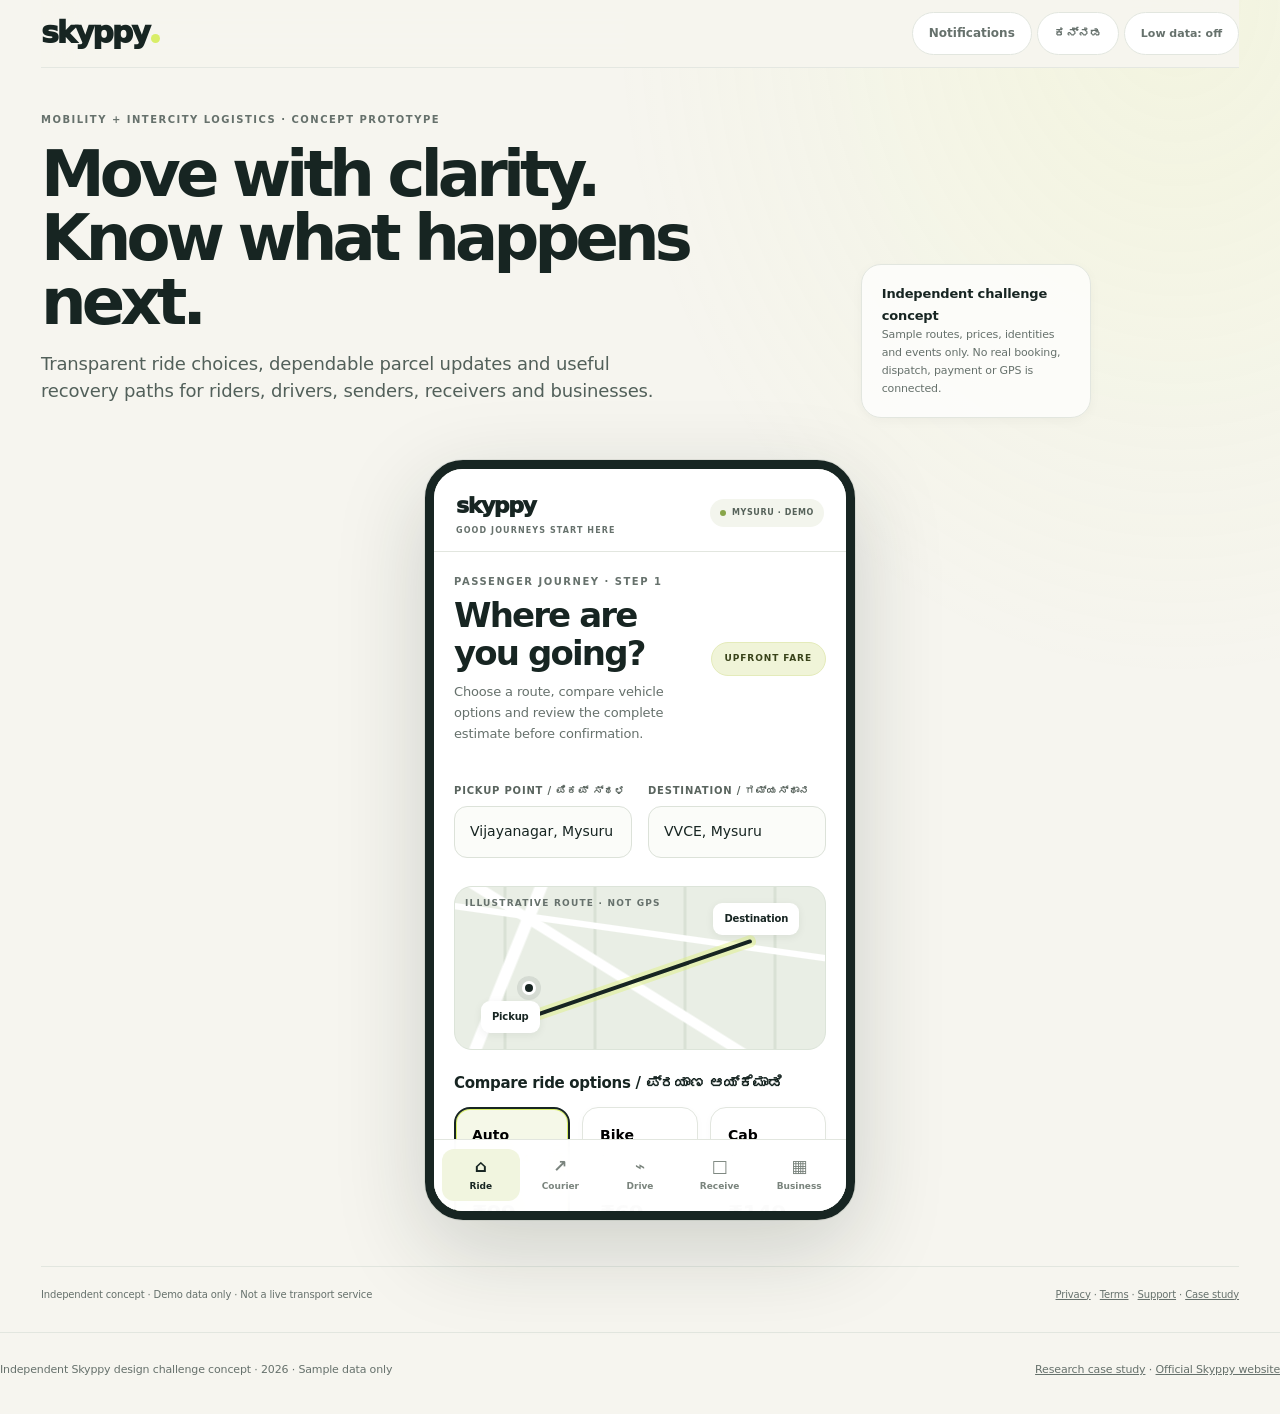
==== commit 40e5f017: "Clear stale validation feedback on successful journey submission" ====
--- a/index.html
+++ b/index.html
@@ -26,13 +26,13 @@
 function show(v){view=v;document.querySelectorAll(".view").forEach(e=>e.classList.toggle("active",e.id==="v-"+v));document.querySelectorAll("[data-view]").forEach(e=>{const active=e.dataset.view===v;e.classList.toggle("active",active);e.setAttribute("aria-current",active?"page":"false")});window.scrollTo(0,0);const h=document.querySelector("#v-"+v+" h2");if(h)h.setAttribute("tabindex","-1")}document.querySelectorAll("[data-view]").forEach(b=>b.onclick=()=>show(b.dataset.view));
 function rideFare(){let n=ride.base+20;$("ridePrice").textContent="₹"+n;$("rideTotal").textContent="₹"+n;$("rideBase").textContent="₹"+ride.base;document.querySelectorAll("[data-ride]").forEach(b=>{b.classList.toggle("selected",b.dataset.ride===ride.name);b.querySelector("strong").textContent="₹"+(+b.dataset.price+20)})}
 document.querySelectorAll("[data-ride]").forEach(b=>b.onclick=()=>{ride={name:b.dataset.ride,base:+b.dataset.price,eta:b.dataset.eta};rideFare()});
-$("rideConfirm").onclick=()=>{if(!$("pickup").value.trim()||!$("drop").value.trim()){$("rideMsg").textContent="Enter both locations.";return}rs=0;$("rideForm").classList.add("hidden");$("rideTrip").classList.remove("hidden");renderRide()};
+$("rideConfirm").onclick=()=>{if(!$("pickup").value.trim()||!$("drop").value.trim()){$("rideMsg").textContent="Enter both locations.";return}$("rideMsg").textContent="";rs=0;$("rideForm").classList.add("hidden");$("rideTrip").classList.remove("hidden");renderRide()};
 function renderRide(){let titles=["Finding your driver","Driver assigned","Trip in progress","Trip complete · payment","Ride complete · rate your trip"],descs=["Simulated match. No driver has been contacted.","Sample driver details are shown for review.","Share trip, access SOS or contact support.","Choose a demo payment method.","Share optional feedback."];$("rideState").textContent=titles[rs];$("rideDesc").textContent=descs[rs];$("rideBadge").textContent=["MATCHING","ASSIGNED","ON TRIP","PAYMENT","COMPLETE"][rs];$("rideStatus").textContent=["Matching simulation ready.","Ravi Kumar assigned · demo only.","Trip started · safety controls remain available.","Trip complete. Select a demo payment option.","Payment demo complete. Please rate your ride."][rs];$("tripEta").textContent=rs>1?"12 min":ride.eta;$("tripCost").textContent="₹"+(ride.base+20);$("rideActions").classList.toggle("hidden",rs>=3);$("safety").classList.toggle("hidden",rs!==2);$("payment").classList.toggle("hidden",rs!==3);$("rating").classList.toggle("hidden",rs!==4);$("driverCard").classList.toggle("hidden",rs===0);$("rideNext").textContent=rs===0?"Simulate driver found":"Start trip (demo)";if(rs>=2)$("rideNext").classList.add("hidden");else $("rideNext").classList.remove("hidden")}
 $("rideNext").onclick=()=>{rs=Math.min(2,rs+1);renderRide()};$("share").onclick=()=>{$("rideStatus").textContent="Share preview prepared. No live location is shared."};$("cancel").onclick=()=>{if(confirm("Cancel this demo ride? No real booking exists."))rideReset()};$("sos").onclick=()=>{$("rideStatus").textContent="Emergency flow preview: a production service needs a staffed escalation team and local emergency protocol."};$("support").onclick=()=>{$("rideStatus").textContent="Support preview: trip reference, issue category, case owner and response SLA."};$("completeTrip").onclick=()=>{rs=3;renderRide()};function paid(){rs=4;renderRide()}$("pay").onclick=paid;$("cash").onclick=paid;document.querySelectorAll("[data-star]").forEach(b=>b.onclick=()=>{stars=+b.dataset.star;document.querySelectorAll("[data-star]").forEach(x=>x.classList.toggle("selected",x===b))});$("sendRating").onclick=()=>{$("rating").innerHTML='<div class="notice good"><b>Feedback recorded in this demo session only.</b> No personal data was sent.</div><button class="btn lime" id="again">Plan another ride</button>';$("again").onclick=()=>location.reload()};
 function rideReset(){rs=0;$("rideForm").classList.remove("hidden");$("rideTrip").classList.add("hidden");$("rideMsg").textContent="";$("pickup").value="Vijayanagar, Mysuru";$("drop").value="VVCE, Mysuru";ride={name:"Auto",base:79,eta:"4 min"};rideFare()}$("rideReset").onclick=rideReset;
 function courierFare(){let n=pkg.cost+(+$("weight").value||0);$("pkgPrice").textContent="₹"+n;$("pkgTotal").textContent="₹"+n;$("pkgBase").textContent="₹"+(n-50);document.querySelectorAll("[data-pkg]").forEach(b=>b.classList.toggle("selected",b.dataset.pkg===pkg.name))}
 document.querySelectorAll("[data-pkg]").forEach(b=>b.onclick=()=>{pkg={name:b.dataset.pkg,cost:+b.dataset.cost};courierFare()});$("weight").onchange=courierFare;const localToday=new Date();$("date").min=new Date(localToday.getTime()-localToday.getTimezoneOffset()*60000).toISOString().slice(0,10);$("date").value=$("date").min;
-$("bookParcel").onclick=()=>{if(!$("from").value.trim()||!$("to").value.trim()||!$("receiver").value.trim()){$("parcelMsg").textContent="Complete pickup, destination and receiver.";return}if(!$("terms").checked){$("parcelMsg").textContent="Confirm the restricted-items declaration.";return}if($("date").value<$("date").min){$("parcelMsg").textContent="Choose today or a future pickup date.";return}if(pkg.name==="High-value"&&(!$("declared").value||+$("declared").value<=0||+$("declared").value>50000)){$("parcelMsg").textContent="For this demo, enter a declared value between ₹1 and ₹50,000.";return}cs=0;ex=false;$("courierForm").classList.add("hidden");$("tracking").classList.remove("hidden");$("trackingCost").textContent="₹"+(pkg.cost+(+$("weight").value||0));renderCourier()};
+$("bookParcel").onclick=()=>{if(!$("from").value.trim()||!$("to").value.trim()||!$("receiver").value.trim()){$("parcelMsg").textContent="Complete pickup, destination and receiver.";return}if(!$("terms").checked){$("parcelMsg").textContent="Confirm the restricted-items declaration.";return}if($("date").value<$("date").min){$("parcelMsg").textContent="Choose today or a future pickup date.";return}if(pkg.name==="High-value"&&(!$("declared").value||+$("declared").value<=0||+$("declared").value>50000)){$("parcelMsg").textContent="For this demo, enter a declared value between ₹1 and ₹50,000.";return}$("parcelMsg").textContent="";cs=0;ex=false;$("courierForm").classList.add("hidden");$("tracking").classList.remove("hidden");$("trackingCost").textContent="₹"+(pkg.cost+(+$("weight").value||0));renderCourier()};
 function renderCourier(){let names=["Booking request created","Pickup scheduled","Picked up · in transit","Delivered · awaiting receiver confirmation"],desc=["Request recorded in this browser session.","Pickup window: "+$("slot").value,"Handover recorded · demo event.","Receiver confirmation required."];$("events").innerHTML=names.map((n,i)=>'<div class="event"><i class="dot '+(i<=cs?"done":"")+'"></i><div><b>'+n+'</b><small>'+(i<=cs?desc[i]:"Not yet confirmed")+'</small></div></div>').join("");$("nextEvent").disabled=cs>=3;$("nextEvent").textContent=cs>=3?"Journey complete":"Simulate next confirmed event";$("exception").classList.toggle("hidden",!ex)}
 $("nextEvent").onclick=()=>{cs=Math.min(3,cs+1);renderCourier()};$("exceptionBtn").onclick=()=>{ex=!ex;$("exception").classList.toggle("hidden",!ex);if(ex)$("exceptionMsg").textContent="Choose a recovery action. No real carrier is notified."};$("reschedule").onclick=()=>{$("exceptionMsg").textContent="New window request recorded in this demo. A live system must confirm capacity."};$("returnSender").onclick=()=>{$("exceptionMsg").textContent="Return-to-sender request recorded in this demo. Show fees and obtain approval before a real return."};$("exceptionHelp").onclick=()=>{$("exceptionMsg").textContent="Support case preview: shipment reference, last confirmed event, issue category and response SLA."};$("newParcel").onclick=()=>{$("courierForm").classList.remove("hidden");$("tracking").classList.add("hidden");$("terms").checked=false};$("resetParcel").onclick=()=>{$("parcelMsg").textContent="Form reset.";document.querySelectorAll("#courierForm input").forEach(x=>{if(x.type!=="checkbox"&&x.type!=="date")x.value=""});$("terms").checked=false};
 $("confirmReceipt").onclick=()=>{const valid=$("pin").value.trim()==="4821";if(!valid){$("receiverMsg").textContent="PIN does not match. Check the delivery message and confirm only after handover.";return}if(!$("handover").checked){$("receiverMsg").textContent="Confirm physical handover before completing this demo.";return}if($("condition").value!=="intact"){$("receiverMsg").textContent="Do not confirm successful delivery for a damaged, missing or incorrect parcel. Use Report a problem.";return}$("receiverMsg").textContent="Receipt confirmed in this demo. A real PIN must be one-time and server-validated.";$("podReceipt").classList.remove("hidden");$("podDetails").textContent="SKP-DEMO-2401 · Received in good condition · "+new Date().toLocaleString()+" · PIN verified in this demo only."};$("reportIssue").onclick=()=>{$("podReceipt").classList.add("hidden");$("receiverMsg").textContent="Issue flow: damaged, missing, wrong recipient or not received. Capture evidence with consent, show case ID, owner and response SLA."};
--- a/design-system.css
+++ b/design-system.css
@@ -135,3 +135,22 @@
  .app-tabbar button{font-size:9px}
 }
 @media(prefers-reduced-motion:reduce){.app-tabbar button{transition:none}}
+
+/* The journey switcher lives inside the app frame; the outer header stays quiet. */
+.top nav{display:none!important}
+.top{justify-content:space-between;min-height:68px}
+@media(max-width:640px){.top{min-height:62px;padding:8px 0}.brand{font-size:27px}.utility{gap:4px}.utility button{font-size:10px;padding:8px 9px}}
+
+/* Above-the-fold composition: keep the product preview visible without hiding the demo boundary. */
+@media(min-width:981px){
+ .hero{padding:44px 0 24px;gap:34px}
+ .hero h1{font-size:clamp(46px,5vw,70px);line-height:1;max-width:920px;margin:14px 0 16px}
+ .hero p{font-size:18px;line-height:1.5;margin:14px 0;max-width:620px}
+ .hero-note{padding:18px 20px;font-size:11px}
+ .workspace>main{height:min(760px,calc(100vh - 130px));min-height:620px}
+}
+@media(max-width:640px){
+ .hero-note{display:block!important;padding:12px 14px;border-radius:14px;font-size:10px;line-height:1.55;box-shadow:none}
+ .hero{gap:12px}
+ .hero h1{max-width:100%}
+}
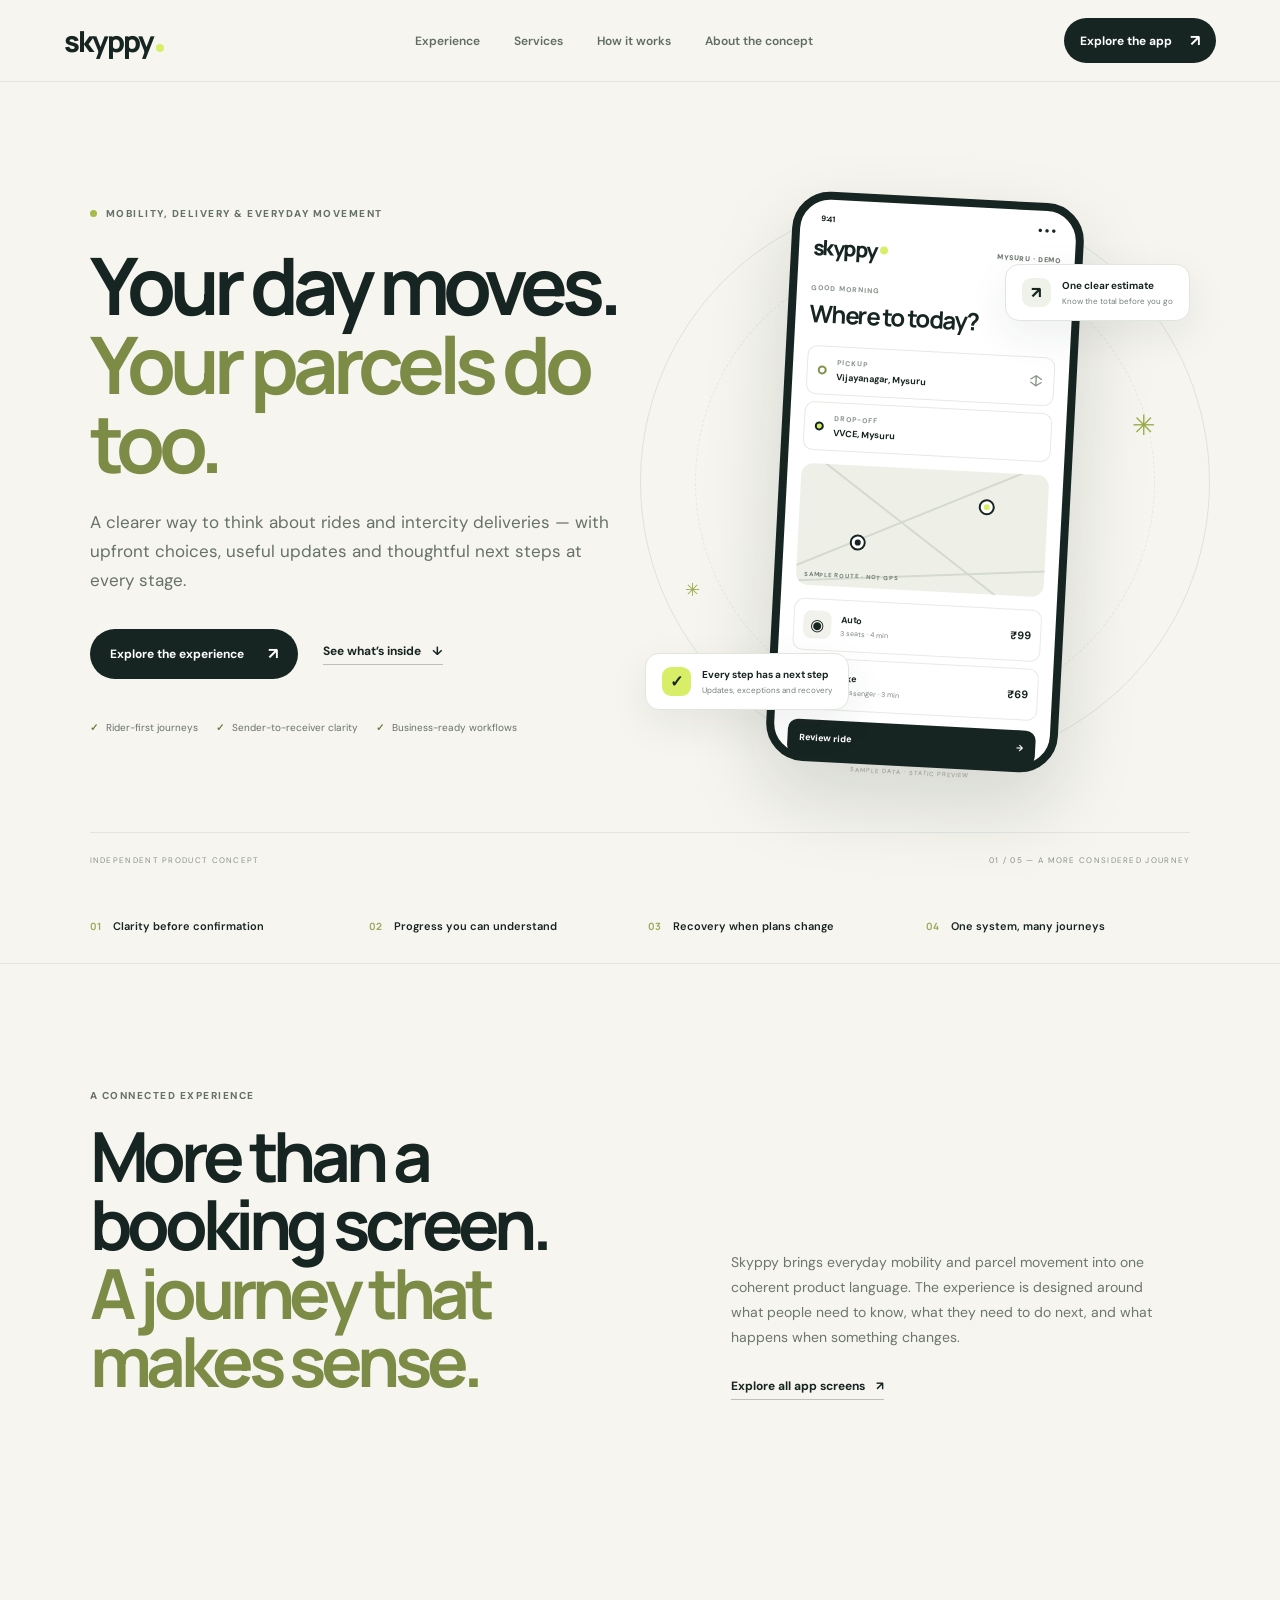
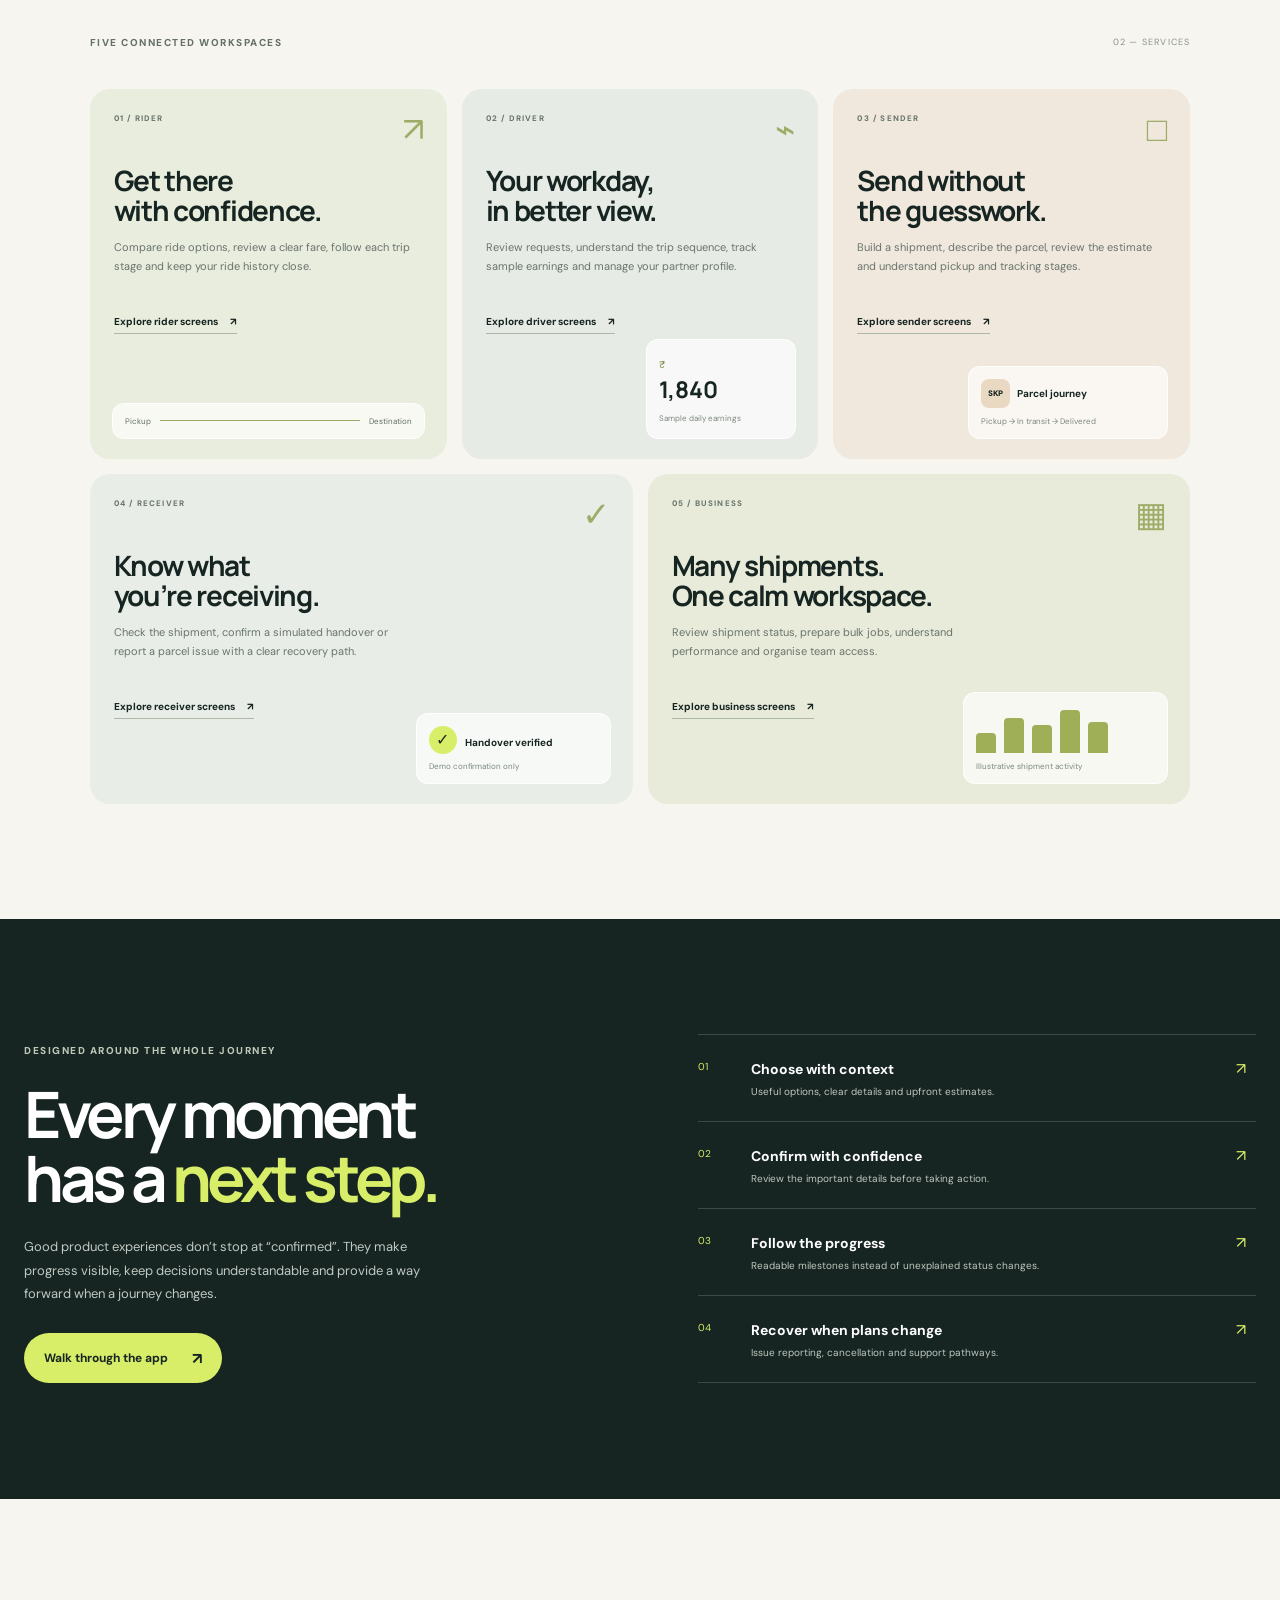
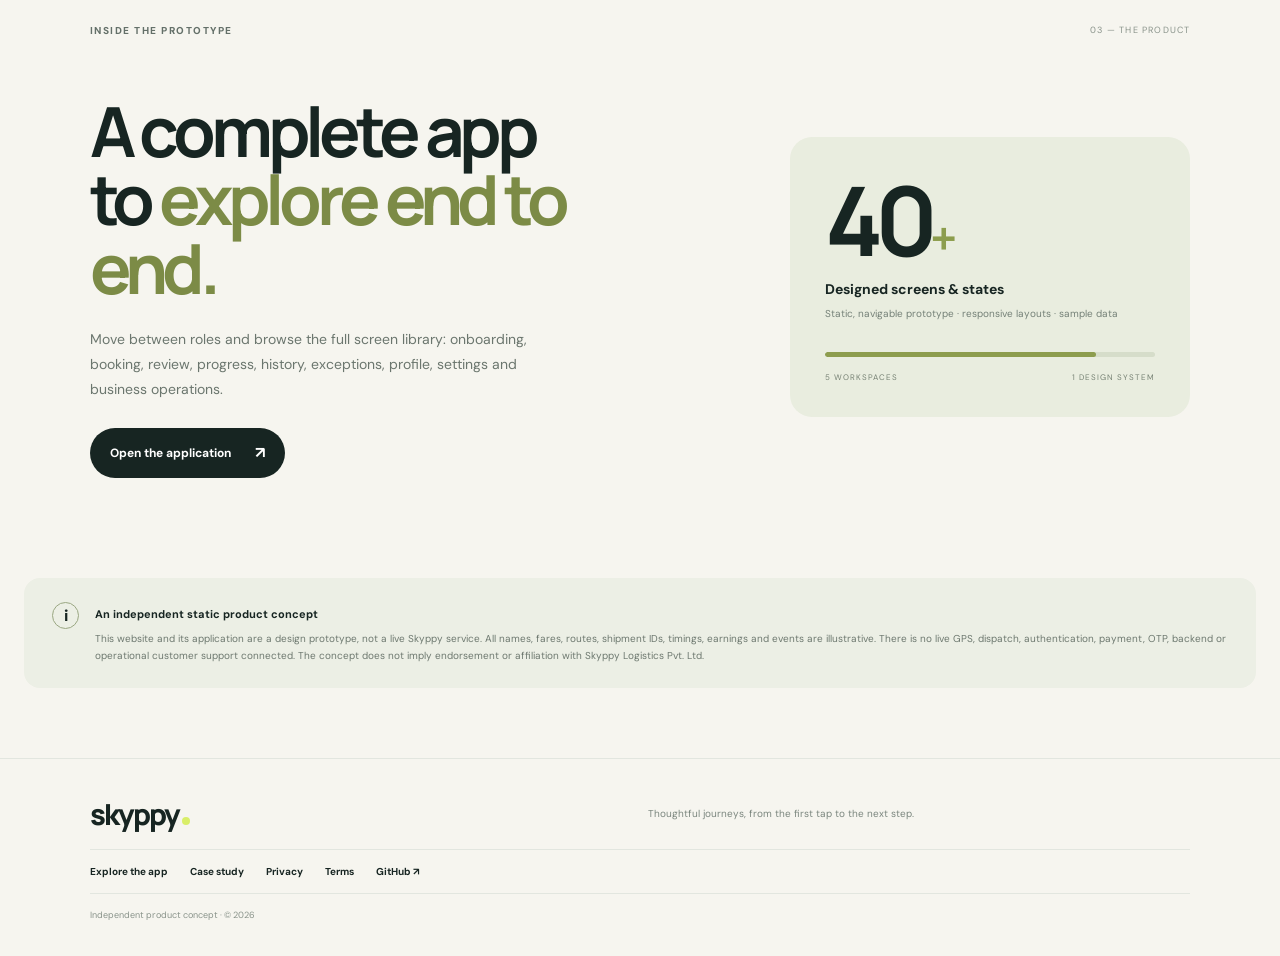
==== commit 8b73adde: "feat: make root route a polished public landing page" ====
--- a/index.html
+++ b/index.html
@@ -1,49 +1,79 @@
-<!doctype html><html lang="en"><head><meta charset="utf-8"><meta name="viewport" content="width=device-width,initial-scale=1"><meta name="theme-color" content="#172522"><meta name="description" content="A research-led ride booking and intercity courier UX concept for Skyppy. Explore passenger, driver, sender, receiver and SMB journeys."><meta property="og:title" content="Skyppy — Mobility, made clearer"><meta property="og:description" content="Transparent ride choices, dependable parcel updates and recoverable journeys."><meta property="og:type" content="website"><link rel="icon" type="image/svg+xml" href="/favicon.svg"><title>Skyppy — Mobility, made clearer</title><style>
-:root{--ink:#172522;--paper:#f6f5ef;--lime:#d9ee68;--white:#fff;--muted:#68736d;--line:#dfe3d8;font-family:Inter,system-ui,sans-serif;color:var(--ink);background:var(--paper)}*{box-sizing:border-box}body{margin:0;background:var(--paper)}button,input,select,textarea{font:inherit}button{cursor:pointer}
-:focus-visible{outline:3px solid #a34b19;outline-offset:3px}
-.skip{position:absolute;left:12px;top:-60px;z-index:20;background:var(--ink);color:#fff;padding:12px 16px;border-radius:8px}.skip:focus{top:12px}
-[aria-invalid="true"]{border-color:#a33!important;box-shadow:0 0 0 2px #a333}
-.sr{position:absolute;width:1px;height:1px;padding:0;margin:-1px;overflow:hidden;clip:rect(0,0,0,0);white-space:nowrap;border:0}a{color:inherit}.shell{max-width:1240px;margin:auto;padding:0 24px}.top{display:flex;align-items:center;justify-content:space-between;gap:15px;min-height:72px;border-bottom:1px solid var(--line)}.brand{font-size:25px;font-weight:950;letter-spacing:-1.5px;text-decoration:none}.brand i{display:inline-block;width:8px;height:8px;border-radius:50%;background:var(--lime)}nav{display:flex;gap:4px;flex-wrap:wrap}nav button,.utility button{border:0;border-radius:30px;padding:10px 12px;background:transparent;color:var(--muted);font-size:11px;font-weight:800}nav button.active{background:var(--ink);color:white}.utility{display:flex;gap:6px}.utility button{background:white;border:1px solid var(--line);color:var(--ink)}.hero{padding:42px 0 20px;display:flex;justify-content:space-between;align-items:end;gap:25px}.eyebrow{font-size:9px;letter-spacing:1.5px;text-transform:uppercase;color:var(--muted);font-weight:900}h1{font-size:clamp(40px,5vw,64px);letter-spacing:-3px;line-height:1;margin:13px 0}.hero p,.sub{color:var(--muted);font-size:12px;line-height:1.7;max-width:650px}.hero-note{font-size:10px;line-height:1.6;color:var(--muted);max-width:230px;border-left:3px solid var(--lime);padding:8px 0 8px 13px}.workspace{display:grid;grid-template-columns:200px minmax(0,1fr);gap:20px;padding:22px 0 60px;min-width:0}.workspace>main{min-width:0}.view,.panel,.head,.stats,.actions{min-width:0}.tablewrap{max-width:100%;min-width:0}.rail{position:sticky;top:12px;align-self:start}.rail small{font-size:9px;letter-spacing:1px;color:var(--muted);font-weight:900;margin:0 0 8px 10px;display:block}.rail button{display:block;width:100%;text-align:left;border:0;background:transparent;padding:13px 11px;border-radius:10px;font-size:11px;font-weight:800;color:var(--muted)}.rail button.active{background:white;color:var(--ink)}.rail p{font-size:10px;color:var(--muted);line-height:1.6;padding:12px;border-top:1px solid var(--line)}.view{display:none}.view.active{display:block}.panel{background:white;border:1px solid var(--line);border-radius:17px;padding:22px;margin-bottom:14px}.head{display:flex;justify-content:space-between;align-items:start;gap:12px;margin-bottom:17px}.panel h2{font-size:24px;letter-spacing:-1px;margin:5px 0}.panel h3{font-size:14px;margin:15px 0 7px}.sub{margin:0}.pill{font-size:9px;font-weight:900;padding:7px 10px;background:var(--lime);border-radius:30px;white-space:nowrap}.grid2{display:grid;grid-template-columns:1fr 1fr;gap:12px}.grid3{display:grid;grid-template-columns:repeat(3,1fr);gap:10px}.field{display:block;margin:11px 0}.field span{display:block;font-size:9px;text-transform:uppercase;letter-spacing:.6px;font-weight:900;color:var(--muted);margin-bottom:6px}.field input,.field select,.field textarea{width:100%;border:1px solid var(--line);border-radius:10px;padding:12px;background:#fbfbf8;min-height:44px;font-size:12px;color:var(--ink)}.field textarea{min-height:75px}.choice{width:100%;text-align:left;border:1px solid var(--line);border-radius:11px;padding:12px;background:white;min-height:80px}.choice.selected{border:2px solid var(--ink);background:#f7f8ee;padding:11px}.choice b{display:block;font-size:12px}.choice small{font-size:9px;color:var(--muted)}.choice strong{display:block;margin-top:8px;font-size:15px}.btn{border:1px solid var(--ink);background:var(--ink);color:white;padding:13px 16px;border-radius:10px;font-size:11px;font-weight:900;min-height:44px}.btn.lime{background:var(--lime);color:var(--ink);border-color:var(--lime)}.btn.alt{background:white;color:var(--ink);border-color:var(--line)}.btn.danger{background:white;color:#963d34;border-color:#e3c8c2}.actions{display:flex;gap:8px;flex-wrap:wrap;margin-top:15px}.full{width:100%}.fare{background:var(--ink);color:white;border-radius:12px;padding:15px;margin:14px 0}.fare strong{font-size:25px}.fare small{color:#d2d9d1;font-size:9px}.fareline{display:flex;justify-content:space-between;color:#e3e8e2;font-size:10px;padding-top:8px}.fareline.total{border-top:1px solid #ffffff40;margin-top:8px;font-weight:900;font-size:12px}.notice{background:#f0f1e9;border-radius:10px;padding:12px;font-size:10px;color:var(--muted);line-height:1.6;margin:12px 0}.notice strong{color:var(--ink)}.notice.warn{background:#f8e9e2;color:#864632}.notice.good{background:#e7f1e9;color:#27644d}.map{height:180px;border-radius:12px;background:repeating-linear-gradient(25deg,#e6e9df 0 36px,#fff 37px 41px,#e6e9df 42px 76px);position:relative;overflow:hidden;margin:14px 0}.map:after{content:"";position:absolute;left:20%;top:55%;width:62%;height:3px;background:var(--ink);transform:rotate(-19deg)}.pin{position:absolute;z-index:1;left:18%;top:58%;width:14px;height:14px;border-radius:50%;background:var(--ink);border:3px solid white}.map b{position:absolute;z-index:2;background:white;padding:6px 8px;border-radius:6px;font-size:8px}.map b:first-of-type{left:7%;bottom:10%}.map b:last-of-type{right:7%;top:10%}.map em{position:absolute;left:10px;top:10px;font-size:8px;letter-spacing:1px;font-weight:900;color:var(--muted);font-style:normal}.stats{display:grid;grid-template-columns:repeat(3,1fr);gap:9px;margin:12px 0}.stat{padding:13px;background:#f3f3ed;border-radius:10px}.stat b{display:block;font-size:18px}.stat small{font-size:9px;color:var(--muted)}.driver{display:flex;align-items:center;gap:12px;padding:13px;border:1px solid var(--line);border-radius:12px;margin:13px 0}.avatar{width:40px;height:40px;border-radius:50%;background:var(--lime);display:grid;place-items:center;font-weight:900}.driver small{display:block;color:var(--muted);font-size:9px;margin-top:4px}.timeline{padding:10px 0}.event{display:flex;gap:10px;padding:12px 0;border-bottom:1px solid var(--line)}.event:last-child{border:0}.dot{width:10px;height:10px;border-radius:50%;background:#dfe3d8;margin-top:3px;flex:none}.dot.done{background:#27644d}.event b{font-size:11px}.event small{display:block;color:var(--muted);font-size:9px;margin-top:4px}.metric{padding:13px;background:#f3f3ed;border-radius:10px}.metric b{font-size:17px;display:block}.metric small{font-size:9px;color:var(--muted)}.hidden{display:none!important}.lowbar{display:none;background:#f8e9e2;color:#874632;padding:8px;text-align:center;font-size:10px}.lowbar.on{display:block}.tablewrap{overflow:auto;border:1px solid var(--line);border-radius:10px}table{border-collapse:collapse;width:100%;min-width:570px}td,th{padding:12px;text-align:left;border-bottom:1px solid var(--line);font-size:10px}th{font-size:9px;color:var(--muted);text-transform:uppercase}tr:last-child td{border:0}.tag{padding:5px 7px;border-radius:20px;background:#e7f1e9;color:#27644d;font-weight:900;font-size:9px}.tag.issue{background:#f8e9e2;color:#874632}.tag.pending{background:#f5efd9;color:#765a22}.footer{border-top:1px solid var(--line);padding:20px 0 30px;font-size:10px;color:var(--muted);display:flex;justify-content:space-between;gap:12px}.footer a{text-decoration:underline}
-html[data-low="true"] *{animation:none!important;transition:none!important;scroll-behavior:auto!important}
-@media(max-width:850px){.workspace{grid-template-columns:1fr}.rail{position:static;display:flex;overflow:auto;gap:4px;border-bottom:1px solid var(--line);padding-bottom:8px}.rail small,.rail p{display:none}.rail button{white-space:nowrap;width:auto}.hero-note{display:none}}
-@media(max-width:600px){.shell{padding:0 14px}.top{flex-wrap:wrap;padding:10px 0}.top nav{order:3;width:100%;overflow:auto;flex-wrap:nowrap}.top nav button{white-space:nowrap}.brand{font-size:22px}.hero{padding:28px 0 10px}.hero h1{letter-spacing:-2px}.panel{padding:16px}.grid2,.grid3,.stats{grid-template-columns:1fr}.head{flex-direction:column}.footer{flex-direction:column}}
-@media(prefers-reduced-motion:reduce){*{scroll-behavior:auto!important;transition:none!important}}
-</style><link rel="stylesheet" href="/design-system.css?v=20261110">
-</head><body><a class="skip" href="#main-content">Skip to main content</a><div class="lowbar" id="lowbar" role="status" aria-live="polite">Low-data mode on · non-essential motion reduced · demo details remain in this browser only.</div><div class="shell">
-<header class="top"><a class="brand" href="/">skyppy<i></i></a><nav aria-label="Main navigation"><button class="active" data-view="ride">Ride</button><button data-view="courier">Courier</button><button data-view="driver">Driver</button><button data-view="receiver">Receiver</button><button data-view="business">Business</button></nav><div class="utility"><button id="lang" type="button" aria-pressed="false" aria-label="Switch language to Kannada">ಕನ್ನಡ</button><button id="low" type="button" aria-pressed="false">Low data: off</button></div></header>
-<section class="hero"><div><div class="eyebrow">Mobility + intercity logistics · concept prototype</div><h1>Move with clarity.<br>Know what happens next.</h1><p>Transparent ride choices, dependable parcel updates and useful recovery paths for riders, drivers, senders, receivers and businesses.</p></div><div class="hero-note"><b>Independent challenge concept</b><br>Sample routes, prices, identities and events only. No real booking, dispatch, payment or GPS is connected.</div></section>
-<div class="workspace"><aside class="rail"><small>EXPLORE JOURNEYS</small><button class="active" data-view="ride">01 · Ride booking</button><button data-view="driver">02 · Driver partner</button><button data-view="courier">03 · Send parcel</button><button data-view="receiver">04 · Receive parcel</button><button data-view="business">05 · SMB dashboard</button><p>Mobile-first, English/Kannada concept, keyboard access and weak-network considerations.</p></aside><main id="main-content" tabindex="-1"><div class="app-topbar"><div><strong>skyppy</strong><span>GOOD JOURNEYS START HERE</span></div><span class="app-location"><i></i> MYSURU · DEMO</span></div>
-<section class="view active" id="v-ride"><div class="panel" id="rideForm"><div class="head"><div><div class="eyebrow">Passenger journey · step 1</div><h2 id="rideTitle">Where are you going?</h2><p class="sub">Choose a route, compare vehicle options and review the complete estimate before confirmation.</p></div><span class="pill">UPFRONT FARE</span></div><div class="grid2"><label class="field"><span>Pickup point / ಪಿಕಪ್ ಸ್ಥಳ</span><input id="pickup" value="Vijayanagar, Mysuru"></label><label class="field"><span>Destination / ಗಮ್ಯಸ್ಥಾನ</span><input id="drop" value="VVCE, Mysuru"></label></div><div class="map" aria-label="Schematic route, not live map"><em>ILLUSTRATIVE ROUTE · NOT GPS</em><div class="pin"></div><b>Pickup</b><b>Destination</b></div><h3>Compare ride options / ಪ್ರಯಾಣ ಆಯ್ಕೆಮಾಡಿ</h3><div class="grid3" id="rides"><button class="choice selected" data-ride="Auto" data-price="79" data-eta="4 min"><b>Auto</b><small>3 seats · 4 min</small><strong>₹99</strong></button><button class="choice" data-ride="Bike" data-price="49" data-eta="3 min"><b>Bike</b><small>1 passenger · 3 min</small><strong>₹69</strong></button><button class="choice" data-ride="Cab" data-price="129" data-eta="6 min"><b>Cab</b><small>4 seats · 6 min</small><strong>₹149</strong></button></div><div class="fare"><small>ESTIMATED TOTAL · SAMPLE ONLY</small><div><strong id="ridePrice">₹99</strong></div><div class="fareline"><span>Base + distance</span><span id="rideBase">₹79</span></div><div class="fareline"><span>Platform fee</span><span>₹10</span></div><div class="fareline"><span>Tax estimate</span><span>₹10</span></div><div class="fareline total"><span>Total before confirmation</span><span id="rideTotal">₹99</span></div></div><div class="notice"><strong>No hidden add-ons:</strong> no tip or subscription is preselected. Any real fare change must be explained and accepted before charging.</div><div class="actions"><button class="btn lime" id="rideConfirm">Review and confirm ride</button><button class="btn alt" id="rideReset">Reset</button></div><p class="sub" id="rideMsg" role="status" aria-live="polite"></p></div>
-<div class="panel hidden" id="rideTrip"><div class="head"><div><div class="eyebrow">Matching → trip → payment → feedback</div><h2 id="rideState">Finding your driver</h2><p class="sub" id="rideDesc">A simulated matching state. No driver is contacted.</p></div><span class="pill" id="rideBadge">MATCHING</span></div><div class="map"><em>SCHEMATIC TRIP · NOT LIVE LOCATION</em><div class="pin"></div><b>Pickup</b><b>Destination</b></div><div class="driver" id="driverCard"><div class="avatar">RK</div><div><b>Ravi Kumar · demo driver</b><small>KA 09 AB 1234 · sample rating 4.8</small></div><div style="margin-left:auto;text-align:right"><b>4 min</b><small>to pickup</small></div></div><div class="stats"><div class="metric"><b id="tripEta">4 min</b><small>Pickup ETA · sample</small></div><div class="metric"><b id="tripCost">₹99</b><small>Estimated fare</small></div><div class="metric"><b>4821</b><small>Demo safety PIN</small></div></div><div class="notice good" id="rideStatus" role="status" aria-live="polite">Matching simulation.</div><div class="actions" id="rideActions"><button class="btn lime" id="rideNext">Simulate driver found</button><button class="btn alt" id="share">Share trip preview</button><button class="btn danger" id="cancel">Cancel ride</button></div><div class="actions hidden" id="safety"><button class="btn alt" id="sos">SOS / emergency help</button><button class="btn alt" id="support">Contact support</button><button class="btn lime" id="completeTrip">Complete trip</button></div><div class="actions hidden" id="payment"><button class="btn lime" id="pay">Pay digitally (demo)</button><button class="btn alt" id="cash">Cash payment (demo)</button></div><div id="rating" class="hidden"><h3>Rate the ride</h3><div class="grid3" id="stars"><button class="choice selected" data-star="5"><b>★★★★★</b><small>Great</small></button><button class="choice" data-star="3"><b>★★★</b><small>Okay</small></button><button class="choice" data-star="1"><b>★</b><small>Needs attention</small></button></div><label class="field"><span>Optional feedback</span><textarea id="comment" placeholder="What went well? What should improve?"></textarea></label><button class="btn lime" id="sendRating">Submit feedback</button></div></div></section>
-<section class="view" id="v-driver"><div class="panel"><div class="head"><div><div class="eyebrow">Driver-side bonus flow</div><h2 id="driverTitle">Incoming ride request</h2><p class="sub" id="driverText">Review route, pickup and estimated payout before accepting.</p></div><span class="pill">DRIVER MODE</span></div><div class="grid2"><div><div class="fare"><small>ESTIMATED PARTNER EARNING · SAMPLE</small><strong>₹82</strong><div class="fareline"><span>Pickup</span><span>Vijayanagar</span></div><div class="fareline"><span>Drop</span><span>VVCE, Mysuru</span></div><div class="fareline"><span>Distance</span><span>4.2 km · demo</span></div></div><div class="actions" id="driverActions"><button class="btn lime" id="accept">Accept request</button><button class="btn alt" id="decline">Decline</button></div></div><div><div class="map"><em>SCHEMATIC DRIVER ROUTE</em><div class="pin"></div><b>Driver</b><b>Pickup</b></div><div class="notice" id="driverNotice" role="status">No real rider or GPS data. Driver actions are simulated.</div></div></div></div></section>
-<section class="view" id="v-courier"><div class="panel" id="courierForm"><div class="head"><div><div class="eyebrow">Intercity courier · sender journey</div><h2>Send something with confidence.</h2><p class="sub">Package handling, pickup scheduling and a complete estimate before booking.</p></div><span class="pill">SENDER FLOW</span></div><div class="grid2"><label class="field"><span>Pickup area / ಪಿಕಪ್ ಸ್ಥಳ</span><input id="from" value="Mysuru, Karnataka"></label><label class="field"><span>Delivery area / ವಿತರಣಾ ಸ್ಥಳ</span><input id="to" value="Bengaluru, Karnataka"></label><label class="field"><span>Sender / ಕಳುಹಿಸುವವರು</span><input id="sender" value="Ananya Rao"></label><label class="field"><span>Receiver / ಸ್ವೀಕರಿಸುವವರು</span><input id="receiver" value="Kiran S"></label><label class="field"><span>Receiver phone · masked demo / ಸ್ವೀಕರಿಸುವವರ ಫೋನ್</span><input id="phone" value="98••• ••210"></label><label class="field"><span>Pickup date / ಪಿಕಪ್ ದಿನಾಂಕ</span><input type="date" id="date" required></label></div><h3>Package category / ಪಾರ್ಸೆಲ್ ವಿಧ</h3><div class="grid3" id="packages"><button class="choice selected" data-pkg="Standard" data-cost="249"><b>Standard</b><small>Up to 2 kg</small><strong>₹249</strong></button><button class="choice" data-pkg="Fragile" data-cost="329"><b>Fragile</b><small>Careful handling</small><strong>₹329</strong></button><button class="choice" data-pkg="High-value" data-cost="399"><b>High-value</b><small>Signature required</small><strong>₹399</strong></button></div><div class="grid2"><label class="field"><span>Weight / ತೂಕ</span><select id="weight"><option value="0">Up to 2 kg</option><option value="50">2–5 kg · +₹50 demo</option><option value="100">5–10 kg · +₹100 demo</option></select></label><label class="field"><span>Pickup window / ಪಿಕಪ್ ಸಮಯ</span><select id="slot"><option>9 AM–12 PM</option><option>12 PM–3 PM</option><option>3 PM–6 PM</option></select></label></div><div class="grid2"><label class="field"><span>Declared value (₹) · optional</span><input id="declared" type="number" min="0" max="50000" step="100" placeholder="For high-value demo parcels"></label><label class="field"><span>Parcel dimensions · optional</span><input id="dimensions" maxlength="40" placeholder="L × W × H cm"></label></div><label class="field"><span>Handling instructions</span><textarea id="handling" maxlength="240" placeholder="Keep upright, avoid pressure…"></textarea></label><label style="font-size:10px"><input type="checkbox" id="terms"> I confirm the parcel contains no prohibited or restricted items.</label><div class="fare"><small>SHIPPING ESTIMATE · SAMPLE ONLY</small><div><strong id="pkgPrice">₹249</strong></div><div class="fareline"><span>Transport</span><span id="pkgBase">₹199</span></div><div class="fareline"><span>Handling</span><span>₹30</span></div><div class="fareline"><span>Service / tax estimate</span><span>₹20</span></div><div class="fareline total"><span>Total</span><span id="pkgTotal">₹249</span></div></div><div class="notice"><strong>High-value parcels:</strong> declare an amount for this demo only. A real service must disclose eligible limits, insurance/liability, prohibited goods and any extra fee before payment. Fragile handling is a request, not a guarantee.</div><div class="actions"><button class="btn lime" id="bookParcel">Create demo shipment</button><button class="btn alt" id="resetParcel">Reset</button></div><p class="sub" id="parcelMsg" role="status"></p></div>
-<div class="panel hidden" id="tracking"><div class="head"><div><div class="eyebrow">Shipment timeline · sender view</div><h2 id="trackingTitle">Shipment request created</h2><p class="sub" id="trackingDesc">A local demo record. No courier is dispatched.</p></div><span class="pill">DEMO SHIPMENT</span></div><div class="stats"><div class="metric"><b>SKP-DEMO-2401</b><small>Reference</small></div><div class="metric"><b>Tomorrow</b><small>Illustrative delivery</small></div><div class="metric"><b id="trackingCost">₹249</b><small>Estimate</small></div></div><div class="timeline" id="events"></div><div class="notice warn hidden" id="exception" role="alert"><strong>Delivery exception:</strong> receiver unavailable. Notify both parties, offer a new delivery window or return-to-sender. Never silently mark delivered.<div class="actions"><button class="btn alt" id="reschedule">Choose new window</button><button class="btn alt" id="returnSender">Request return</button><button class="btn alt" id="exceptionHelp">Contact support</button></div><p id="exceptionMsg" role="status" aria-live="polite"></p></div><div class="actions"><button class="btn lime" id="nextEvent">Simulate next event</button><button class="btn alt" id="exceptionBtn">Simulate exception</button><button class="btn alt" id="newParcel">New shipment</button></div></div></section>
-<section class="view" id="v-receiver"><div class="panel"><div class="head"><div><div class="eyebrow">Receiver confirmation</div><h2>Confirm the right parcel, safely.</h2><p class="sub">Show the sender, parcel and delivery status. Confirm only after physical handover.</p></div><span class="pill">RECEIVER</span></div><div class="grid2"><div><div class="metric"><b>SKP-DEMO-2401</b><small>Mysuru → Bengaluru · Standard parcel</small></div><div class="event"><i class="dot done"></i><div><b>Out for delivery</b><small>Sample status, not live tracking</small></div></div><label class="field"><span>Delivery verification PIN / ವಿತರಣೆ ದೃಢೀಕರಣ ಪಿನ್</span><input id="pin" maxlength="6" inputmode="numeric" autocomplete="one-time-code" placeholder="Demo PIN: 4821"></label><label class="field"><span>Parcel condition</span><select id="condition"><option value="intact">Received · package intact</option><option value="damaged">Received · package damaged</option><option value="missing">Contents missing</option><option value="wrong">Wrong parcel / recipient</option></select></label><label style="font-size:10px;display:block;margin:12px 0"><input type="checkbox" id="handover"> I confirm the parcel was physically handed to me.</label><div class="actions"><button class="btn lime" id="confirmReceipt">Confirm receipt</button><button class="btn alt" id="reportIssue">Report a problem</button></div><p class="sub" id="receiverMsg" role="status" aria-live="polite"></p><div class="notice good hidden" id="podReceipt" aria-live="polite"><strong>Proof-of-delivery preview created.</strong><p id="podDetails"></p><small>Demo only · local browser state · no signature/photo uploaded.</small></div></div><div><div class="map"><em>ILLUSTRATIVE DELIVERY AREA</em><div class="pin"></div><b>Origin</b><b>Receiver</b></div><div class="notice"><strong>Proof-of-delivery principle:</strong> use consent, timestamp, secure proof storage and one-time server-issued PIN. Never expose a receiver's full phone number.</div></div></div></div></section>
-<section class="view" id="v-business"><div class="panel"><div class="head"><div><div class="eyebrow">SMB multi-shipment dashboard · bonus</div><h2>Many shipments. One calm workspace.</h2><p class="sub">Review status, prioritize exceptions and export visible rows.</p></div><span class="pill">BUSINESS DESK</span></div><div class="stats"><div class="metric"><b id="count">4</b><small>Sample shipments</small></div><div class="metric"><b id="moving">2</b><small>In transit</small></div><div class="metric"><b id="issues">1</b><small>Needs attention</small></div></div><div class="actions"><button class="btn lime" id="addRow">Add sample shipment</button><label class="btn alt" for="csvImport" style="display:inline-flex;align-items:center">Import CSV</label><input class="sr" id="csvImport" type="file" accept=".csv,text/csv"><button class="btn alt" id="csv">Export CSV</button><select id="filter" aria-label="Filter shipment status"><option value="all">All statuses</option><option value="moving">In transit</option><option value="issue">Needs attention</option><option value="done">Delivered</option></select></div><div class="tablewrap" style="margin-top:14px"><table><thead><tr><th>Shipment</th><th>Recipient</th><th>Route</th><th>Pickup</th><th>Status</th><th>Next action</th></tr></thead><tbody id="rows"><tr><td>SKP-2401</td><td>Kiran S</td><td>MYS → BLR</td><td>Today</td><td><span class="tag">In transit</span></td><td>View tracking</td></tr><tr><td>SKP-2402</td><td>Meera P</td><td>BLR → MYS</td><td>Today</td><td><span class="tag issue">Pickup delayed</span></td><td>Reschedule</td></tr><tr><td>SKP-2403</td><td>Rahul N</td><td>MYS → HUB</td><td>Yesterday</td><td><span class="tag">Delivered</span></td><td>View proof</td></tr><tr><td>SKP-2404</td><td>Divya R</td><td>BLR → COK</td><td>Today</td><td><span class="tag pending">Pickup scheduled</span></td><td>Track pickup</td></tr></tbody></table></div><div class="notice"><strong>Fictional sample rows:</strong> no Skyppy customer records or operational metrics are displayed. CSV import/export operates locally in this browser and is limited to a 100-row preview.</div><p class="sub" id="importMsg" role="status" aria-live="polite"></p></div></section>
-<nav class="app-tabbar" aria-label="App sections"><button class="active" type="button" data-view="ride" aria-current="page"><span aria-hidden="true">⌂</span>Ride</button><button type="button" data-view="courier" aria-current="false"><span aria-hidden="true">↗</span>Courier</button><button type="button" data-view="driver" aria-current="false"><span aria-hidden="true">⌁</span>Drive</button><button type="button" data-view="receiver" aria-current="false"><span aria-hidden="true">□</span>Receive</button><button type="button" data-view="business" aria-current="false"><span aria-hidden="true">▦</span>Business</button></nav></main></div></div><footer class="footer"><span>Independent Skyppy design challenge concept · 2026 · Sample data only</span><span><a href="/case-study.html">Research case study</a> · <a href="https://www.skyppy.app/" target="_blank" rel="noopener">Official Skyppy website</a></span></footer></div>
-<script>
-const $=x=>document.getElementById(x);let view="ride",ride={name:"Auto",base:79,eta:"4 min"},rs=0,stars=5,pkg={name:"Standard",cost:249},cs=0,ex=false,ds=0,seq=2404;
-function show(v){view=v;document.querySelectorAll(".view").forEach(e=>e.classList.toggle("active",e.id==="v-"+v));document.querySelectorAll("[data-view]").forEach(e=>{const active=e.dataset.view===v;e.classList.toggle("active",active);e.setAttribute("aria-current",active?"page":"false")});window.scrollTo(0,0);const h=document.querySelector("#v-"+v+" h2");if(h)h.setAttribute("tabindex","-1")}document.querySelectorAll("[data-view]").forEach(b=>b.onclick=()=>show(b.dataset.view));
-function rideFare(){let n=ride.base+20;$("ridePrice").textContent="₹"+n;$("rideTotal").textContent="₹"+n;$("rideBase").textContent="₹"+ride.base;document.querySelectorAll("[data-ride]").forEach(b=>{b.classList.toggle("selected",b.dataset.ride===ride.name);b.querySelector("strong").textContent="₹"+(+b.dataset.price+20)})}
-document.querySelectorAll("[data-ride]").forEach(b=>b.onclick=()=>{ride={name:b.dataset.ride,base:+b.dataset.price,eta:b.dataset.eta};rideFare()});
-$("rideConfirm").onclick=()=>{if(!$("pickup").value.trim()||!$("drop").value.trim()){$("rideMsg").textContent="Enter both locations.";return}$("rideMsg").textContent="";rs=0;$("rideForm").classList.add("hidden");$("rideTrip").classList.remove("hidden");renderRide()};
-function renderRide(){let titles=["Finding your driver","Driver assigned","Trip in progress","Trip complete · payment","Ride complete · rate your trip"],descs=["Simulated match. No driver has been contacted.","Sample driver details are shown for review.","Share trip, access SOS or contact support.","Choose a demo payment method.","Share optional feedback."];$("rideState").textContent=titles[rs];$("rideDesc").textContent=descs[rs];$("rideBadge").textContent=["MATCHING","ASSIGNED","ON TRIP","PAYMENT","COMPLETE"][rs];$("rideStatus").textContent=["Matching simulation ready.","Ravi Kumar assigned · demo only.","Trip started · safety controls remain available.","Trip complete. Select a demo payment option.","Payment demo complete. Please rate your ride."][rs];$("tripEta").textContent=rs>1?"12 min":ride.eta;$("tripCost").textContent="₹"+(ride.base+20);$("rideActions").classList.toggle("hidden",rs>=3);$("safety").classList.toggle("hidden",rs!==2);$("payment").classList.toggle("hidden",rs!==3);$("rating").classList.toggle("hidden",rs!==4);$("driverCard").classList.toggle("hidden",rs===0);$("rideNext").textContent=rs===0?"Simulate driver found":"Start trip (demo)";if(rs>=2)$("rideNext").classList.add("hidden");else $("rideNext").classList.remove("hidden")}
-$("rideNext").onclick=()=>{rs=Math.min(2,rs+1);renderRide()};$("share").onclick=()=>{$("rideStatus").textContent="Share preview prepared. No live location is shared."};$("cancel").onclick=()=>{if(confirm("Cancel this demo ride? No real booking exists."))rideReset()};$("sos").onclick=()=>{$("rideStatus").textContent="Emergency flow preview: a production service needs a staffed escalation team and local emergency protocol."};$("support").onclick=()=>{$("rideStatus").textContent="Support preview: trip reference, issue category, case owner and response SLA."};$("completeTrip").onclick=()=>{rs=3;renderRide()};function paid(){rs=4;renderRide()}$("pay").onclick=paid;$("cash").onclick=paid;document.querySelectorAll("[data-star]").forEach(b=>b.onclick=()=>{stars=+b.dataset.star;document.querySelectorAll("[data-star]").forEach(x=>x.classList.toggle("selected",x===b))});$("sendRating").onclick=()=>{$("rating").innerHTML='<div class="notice good"><b>Feedback recorded in this demo session only.</b> No personal data was sent.</div><button class="btn lime" id="again">Plan another ride</button>';$("again").onclick=()=>location.reload()};
-function rideReset(){rs=0;$("rideForm").classList.remove("hidden");$("rideTrip").classList.add("hidden");$("rideMsg").textContent="";$("pickup").value="Vijayanagar, Mysuru";$("drop").value="VVCE, Mysuru";ride={name:"Auto",base:79,eta:"4 min"};rideFare()}$("rideReset").onclick=rideReset;
-function courierFare(){let n=pkg.cost+(+$("weight").value||0);$("pkgPrice").textContent="₹"+n;$("pkgTotal").textContent="₹"+n;$("pkgBase").textContent="₹"+(n-50);document.querySelectorAll("[data-pkg]").forEach(b=>b.classList.toggle("selected",b.dataset.pkg===pkg.name))}
-document.querySelectorAll("[data-pkg]").forEach(b=>b.onclick=()=>{pkg={name:b.dataset.pkg,cost:+b.dataset.cost};courierFare()});$("weight").onchange=courierFare;const localToday=new Date();$("date").min=new Date(localToday.getTime()-localToday.getTimezoneOffset()*60000).toISOString().slice(0,10);$("date").value=$("date").min;
-$("bookParcel").onclick=()=>{if(!$("from").value.trim()||!$("to").value.trim()||!$("receiver").value.trim()){$("parcelMsg").textContent="Complete pickup, destination and receiver.";return}if(!$("terms").checked){$("parcelMsg").textContent="Confirm the restricted-items declaration.";return}if($("date").value<$("date").min){$("parcelMsg").textContent="Choose today or a future pickup date.";return}if(pkg.name==="High-value"&&(!$("declared").value||+$("declared").value<=0||+$("declared").value>50000)){$("parcelMsg").textContent="For this demo, enter a declared value between ₹1 and ₹50,000.";return}$("parcelMsg").textContent="";cs=0;ex=false;$("courierForm").classList.add("hidden");$("tracking").classList.remove("hidden");$("trackingCost").textContent="₹"+(pkg.cost+(+$("weight").value||0));renderCourier()};
-function renderCourier(){let names=["Booking request created","Pickup scheduled","Picked up · in transit","Delivered · awaiting receiver confirmation"],desc=["Request recorded in this browser session.","Pickup window: "+$("slot").value,"Handover recorded · demo event.","Receiver confirmation required."];$("events").innerHTML=names.map((n,i)=>'<div class="event"><i class="dot '+(i<=cs?"done":"")+'"></i><div><b>'+n+'</b><small>'+(i<=cs?desc[i]:"Not yet confirmed")+'</small></div></div>').join("");$("nextEvent").disabled=cs>=3;$("nextEvent").textContent=cs>=3?"Journey complete":"Simulate next confirmed event";$("exception").classList.toggle("hidden",!ex)}
-$("nextEvent").onclick=()=>{cs=Math.min(3,cs+1);renderCourier()};$("exceptionBtn").onclick=()=>{ex=!ex;$("exception").classList.toggle("hidden",!ex);if(ex)$("exceptionMsg").textContent="Choose a recovery action. No real carrier is notified."};$("reschedule").onclick=()=>{$("exceptionMsg").textContent="New window request recorded in this demo. A live system must confirm capacity."};$("returnSender").onclick=()=>{$("exceptionMsg").textContent="Return-to-sender request recorded in this demo. Show fees and obtain approval before a real return."};$("exceptionHelp").onclick=()=>{$("exceptionMsg").textContent="Support case preview: shipment reference, last confirmed event, issue category and response SLA."};$("newParcel").onclick=()=>{$("courierForm").classList.remove("hidden");$("tracking").classList.add("hidden");$("terms").checked=false};$("resetParcel").onclick=()=>{$("parcelMsg").textContent="Form reset.";document.querySelectorAll("#courierForm input").forEach(x=>{if(x.type!=="checkbox"&&x.type!=="date")x.value=""});$("terms").checked=false};
-$("confirmReceipt").onclick=()=>{const valid=$("pin").value.trim()==="4821";if(!valid){$("receiverMsg").textContent="PIN does not match. Check the delivery message and confirm only after handover.";return}if(!$("handover").checked){$("receiverMsg").textContent="Confirm physical handover before completing this demo.";return}if($("condition").value!=="intact"){$("receiverMsg").textContent="Do not confirm successful delivery for a damaged, missing or incorrect parcel. Use Report a problem.";return}$("receiverMsg").textContent="Receipt confirmed in this demo. A real PIN must be one-time and server-validated.";$("podReceipt").classList.remove("hidden");$("podDetails").textContent="SKP-DEMO-2401 · Received in good condition · "+new Date().toLocaleString()+" · PIN verified in this demo only."};$("reportIssue").onclick=()=>{$("podReceipt").classList.add("hidden");$("receiverMsg").textContent="Issue flow: damaged, missing, wrong recipient or not received. Capture evidence with consent, show case ID, owner and response SLA."};
-function renderDriver(){let t=["Incoming ride request","Request accepted","Arrived at pickup","Trip started","Trip completed","Request declined"],d=["Review route, pickup and estimated payout before accepting.","Navigate to pickup. Masked call/chat and clear arrival action.","Verify rider and vehicle before starting the trip.","Navigate to destination with safety controls available.","Show trip summary, earnings and issue reporting.","The request is released. No rider is contacted in this demo."];$("driverTitle").textContent=t[ds];$("driverText").textContent=d[ds];$("driverNotice").textContent="Driver workflow state: "+t[ds]+". All data is simulated.";if(ds===0){$("driverActions").innerHTML='<button class="btn lime" id="driverAccept">Accept request</button> <button class="btn alt" id="driverDecline">Decline</button>';$("driverAccept").onclick=()=>{ds=1;renderDriver()};$("driverDecline").onclick=()=>{ds=5;renderDriver()}}else if(ds>0&&ds<4){$("driverActions").innerHTML='<button class="btn lime" id="driverStep">'+["","Mark arrived","Start trip","Complete trip"][ds]+'</button> <button class="btn alt" id="driverReset">Reset</button>';$("driverStep").onclick=()=>{ds++;renderDriver()};$("driverReset").onclick=()=>{ds=0;renderDriver()}}else{$("driverActions").innerHTML='<button class="btn alt" id="driverReset">Reset driver demo</button>';$("driverReset").onclick=()=>{ds=0;renderDriver()}}}renderDriver();
-function updateCounts(){let r=[...$("rows").rows];$("count").textContent=r.length;$("moving").textContent=r.filter(x=>x.innerText.includes("In transit")).length;$("issues").textContent=r.filter(x=>x.innerText.includes("delayed")).length}
-$("addRow").onclick=()=>{seq++;let tr=document.createElement("tr");tr.innerHTML='<td>SKP-'+seq+'</td><td>New recipient</td><td>MYS → BLR</td><td>Today</td><td><span class="tag pending">Pickup scheduled</span></td><td>Review details</td>';$("rows").appendChild(tr);updateCounts()};$("filter").onchange=()=>{let f=$("filter").value;[...$("rows").rows].forEach(r=>{let t=r.innerText.toLowerCase();r.hidden=!(f==="all"||f==="moving"&&t.includes("in transit")||f==="issue"&&t.includes("delayed")||f==="done"&&t.includes("delivered"))})};$("csv").onclick=()=>{let data=[["Shipment","Recipient","Route","Pickup","Status","Next action"],...[...$("rows").rows].filter(r=>!r.hidden).map(r=>[...r.cells].map(c=>c.innerText))];let csv=data.map(r=>r.map(x=>'"'+String(x).replace(/"/g,'""')+'"').join(",")).join("\n"),a=document.createElement("a");a.href=URL.createObjectURL(new Blob([csv],{type:"text/csv"}));a.download="skyppy-demo-shipments.csv";a.click();URL.revokeObjectURL(a.href)};
-function parseCsvLine(line){let out=[],value="",quoted=false;for(let i=0;i<line.length;i++){const ch=line[i];if(ch==='"'&&line[i+1]==='"'&&quoted){value+='"';i++}else if(ch==='"'){quoted=!quoted}else if(ch===","&&!quoted){out.push(value.trim());value=""}else{value+=ch}}out.push(value.trim());return out}
-$("csvImport").onchange=async e=>{const file=e.target.files&&e.target.files[0];if(!file)return;if(file.size>1024*1024){$("importMsg").textContent="CSV exceeds the 1 MB local preview limit.";e.target.value="";return}const lines=(await file.text()).split(/\r?\n/).filter(x=>x.trim());let count=0;for(const line of lines.slice(1,101)){const cells=parseCsvLine(line);if(cells.length<4)continue;const tr=document.createElement("tr");for(let i=0;i<6;i++){const td=document.createElement("td");td.textContent=cells[i]||(["","","","","Pickup scheduled","Review details"][i]);if(i===4){const tag=document.createElement("span");tag.className="tag pending";tag.textContent=td.textContent;td.textContent="";td.appendChild(tag)}tr.appendChild(td)}$("rows").appendChild(tr);count++}updateCounts();$("importMsg").textContent=count+" rows imported into this local preview. No records were uploaded.";e.target.value=""};
-$("low").onclick=()=>{let on=!$("lowbar").classList.contains("on");$("lowbar").classList.toggle("on",on);$("low").textContent="Low data: "+(on?"on":"off");$("low").setAttribute("aria-pressed",String(on));document.documentElement.dataset.low=String(on);document.documentElement.style.scrollBehavior=on?"auto":"smooth";$("lowbar").textContent=on?"Low-data mode on · non-essential motion reduced · demo details remain in this browser only.":"Low-data mode off."};
-const knMap={"Ride":"ಪ್ರಯಾಣ","Courier":"ಕೊರಿಯರ್","Driver":"ಚಾಲಕ","Receiver":"ಸ್ವೀಕರಿಸುವವರು","Business":"ವ್ಯಾಪಾರ","EXPLORE JOURNEYS":"ಪ್ರಯಾಣಗಳನ್ನು ಅನ್ವೇಷಿಸಿ","01 · Ride booking":"01 · ಪ್ರಯಾಣ ಬುಕ್ಕಿಂಗ್","02 · Driver partner":"02 · ಚಾಲಕ ಪಾಲುದಾರ","03 · Send parcel":"03 · ಪಾರ್ಸೆಲ್ ಕಳುಹಿಸಿ","04 · Receive parcel":"04 · ಪಾರ್ಸೆಲ್ ಸ್ವೀಕರಿಸಿ","05 · SMB dashboard":"05 · ವ್ಯವಹಾರ ಡ್ಯಾಶ್‌ಬೋರ್ಡ್","Mobility + intercity logistics · concept prototype":"ಚಲನವಲನ + ಅಂತರನಗರ ಲಾಜಿಸ್ಟಿಕ್ಸ್ · ಮಾದರಿ ವಿನ್ಯಾಸ","Move with clarity.":"ಸ್ಪಷ್ಟತೆಯೊಂದಿಗೆ ಪ್ರಯಾಣಿಸಿ.","Know what happens next.":"ಮುಂದೇನು ಎಂದು ತಿಳಿಯಿರಿ.","Transparent ride choices, dependable parcel updates and useful recovery paths for riders, drivers, senders, receivers and businesses.":"ಸ್ಪಷ್ಟ ಪ್ರಯಾಣ ಆಯ್ಕೆಗಳು, ವಿಶ್ವಾಸಾರ್ಹ ಪಾರ್ಸೆಲ್ ಮಾಹಿತಿ ಮತ್ತು ಎಲ್ಲರಿಗೂ ಸರಳ ಪರಿಹಾರ ಮಾರ್ಗಗಳು.","Passenger journey · step 1":"ಪ್ರಯಾಣಿಕರ ಹಂತ · 1","Where are you going?":"ನೀವು ಎಲ್ಲಿಗೆ ಹೋಗುತ್ತಿದ್ದೀರಿ?","Choose a route, compare vehicle options and review the complete estimate before confirmation.":"ಮಾರ್ಗ ಆಯ್ಕೆಮಾಡಿ, ವಾಹನಗಳನ್ನು ಹೋಲಿಸಿ ಮತ್ತು ದೃಢೀಕರಣಕ್ಕೂ ಮೊದಲು ಸಂಪೂರ್ಣ ದರ ಪರಿಶೀಲಿಸಿ.","UPFRONT FARE":"ಮುಂಗಡ ದರ","Pickup":"ಪಿಕಪ್","Destination":"ಗಮ್ಯಸ್ಥಾನ","Auto":"ಆಟೋ","Bike":"ಬೈಕ್","Cab":"ಕ್ಯಾಬ್","ESTIMATED TOTAL · SAMPLE ONLY":"ಅಂದಾಜು ಮೊತ್ತ · ಮಾದರಿ ಮಾತ್ರ","Base + distance":"ಮೂಲ ದರ + ದೂರ","Platform fee":"ವೇದಿಕೆ ಶುಲ್ಕ","Tax estimate":"ತೆರಿಗೆ ಅಂದಾಜು","Total before confirmation":"ದೃಢೀಕರಣದ ಮೊದಲು ಒಟ್ಟು","No hidden add-ons:":"ಗುಪ್ತ ಹೆಚ್ಚುವರಿ ಶುಲ್ಕಗಳಿಲ್ಲ:","Review and confirm ride":"ಪರಿಶೀಲಿಸಿ ದೃಢೀಕರಿಸಿ","Reset":"ಮರುಹೊಂದಿಸಿ","Matching → trip → payment → feedback":"ಹೊಂದಾಣಿಕೆ → ಪ್ರಯಾಣ → ಪಾವತಿ → ಪ್ರತಿಕ್ರಿಯೆ","Finding your driver":"ಚಾಲಕರನ್ನು ಹುಡುಕಲಾಗುತ್ತಿದೆ","Driver assigned":"ಚಾಲಕ ನಿಯೋಜಿಸಲಾಗಿದೆ","Trip in progress":"ಪ್ರಯಾಣ ನಡೆಯುತ್ತಿದೆ","Trip complete · payment":"ಪ್ರಯಾಣ ಪೂರ್ಣ · ಪಾವತಿ","Ride complete · rate your trip":"ಪ್ರಯಾಣ ಪೂರ್ಣ · ರೇಟಿಂಗ್ ನೀಡಿ","Simulate driver found":"ಚಾಲಕ ಸಿಕ್ಕಿರುವುದನ್ನು ಮಾದರಿಯಾಗಿ ತೋರಿಸಿ","Start trip (demo)":"ಪ್ರಯಾಣ ಪ್ರಾರಂಭಿಸಿ (ಮಾದರಿ)","Share trip preview":"ಪ್ರಯಾಣ ಹಂಚಿಕೆ ಪೂರ್ವವೀಕ್ಷಣೆ","Cancel ride":"ಪ್ರಯಾಣ ರದ್ದುಮಾಡಿ","SOS / emergency help":"SOS / ತುರ್ತು ಸಹಾಯ","Contact support":"ಬೆಂಬಲ ಸಂಪರ್ಕಿಸಿ","Complete trip":"ಪ್ರಯಾಣ ಪೂರ್ಣಗೊಳಿಸಿ","Pay digitally (demo)":"ಡಿಜಿಟಲ್ ಪಾವತಿ (ಮಾದರಿ)","Cash payment (demo)":"ನಗದು ಪಾವತಿ (ಮಾದರಿ)","Rate the ride":"ಪ್ರಯಾಣಕ್ಕೆ ರೇಟಿಂಗ್ ನೀಡಿ","Optional feedback":"ಐಚ್ಛಿಕ ಪ್ರತಿಕ್ರಿಯೆ","Submit feedback":"ಪ್ರತಿಕ್ರಿಯೆ ಸಲ್ಲಿಸಿ","Driver-side bonus flow":"ಚಾಲಕರ ಹೆಚ್ಚುವರಿ ಹಂತ","Incoming ride request":"ಹೊಸ ಪ್ರಯಾಣ ವಿನಂತಿ","Review route, pickup and estimated payout before accepting.":"ಸ್ವೀಕರಿಸುವ ಮೊದಲು ಮಾರ್ಗ, ಪಿಕಪ್ ಮತ್ತು ಅಂದಾಜು ಆದಾಯ ಪರಿಶೀಲಿಸಿ.","Accept request":"ವಿನಂತಿ ಸ್ವೀಕರಿಸಿ","Decline":"ನಿರಾಕರಿಸಿ","Mark arrived":"ಸ್ಥಳಕ್ಕೆ ಬಂದಿದ್ದೇನೆ ಎಂದು ಗುರುತಿಸಿ","Start trip":"ಪ್ರಯಾಣ ಪ್ರಾರಂಭಿಸಿ","Send something with confidence.":"ವಿಶ್ವಾಸದಿಂದ ಪಾರ್ಸೆಲ್ ಕಳುಹಿಸಿ.","SENDER FLOW":"ಕಳುಹಿಸುವವರ ಹಂತ","Package category":"ಪಾರ್ಸೆಲ್ ವಿಧ","Standard":"ಸಾಮಾನ್ಯ","Fragile":"ನಾಜೂಕಾದ","High-value":"ಹೆಚ್ಚಿನ ಮೌಲ್ಯ","Create demo shipment":"ಮಾದರಿ ಸಾಗಣೆ ರಚಿಸಿ","SHIPPING ESTIMATE · SAMPLE ONLY":"ಸಾಗಣೆ ಅಂದಾಜು · ಮಾದರಿ ಮಾತ್ರ","Choose new window":"ಹೊಸ ಸಮಯ ಆಯ್ಕೆಮಾಡಿ","Request return":"ಹಿಂತಿರುಗಿಸಲು ವಿನಂತಿಸಿ","Confirm the right parcel, safely.":"ಸರಿಯಾದ ಪಾರ್ಸೆಲ್ ಅನ್ನು ಸುರಕ್ಷಿತವಾಗಿ ದೃಢೀಕರಿಸಿ.","Confirm receipt":"ಸ್ವೀಕೃತಿಯನ್ನು ದೃಢೀಕರಿಸಿ","Report a problem":"ಸಮಸ್ಯೆಯನ್ನು ವರದಿ ಮಾಡಿ","Many shipments. One calm workspace.":"ಹಲವು ಸಾಗಣೆಗಳು. ಒಂದೇ ಸರಳ ಕಾರ್ಯಸ್ಥಳ.","Add sample shipment":"ಮಾದರಿ ಸಾಗಣೆ ಸೇರಿಸಿ","Import CSV":"CSV ಆಮದು","Export CSV":"CSV ರಫ್ತು","All statuses":"ಎಲ್ಲಾ ಸ್ಥಿತಿಗಳು","In transit":"ಸಾಗಣೆಯಲ್ಲಿದೆ","Needs attention":"ಗಮನ ಅಗತ್ಯ","Delivered":"ವಿತರಿಸಲಾಗಿದೆ","Low data: off":"ಕಡಿಮೆ ಡೇಟಾ: ಆಫ್","Low data: on":"ಕಡಿಮೆ ಡೇಟಾ: ಆನ್"};
-let knActive=false;const originalText=new WeakMap();function translateNode(n){if(!knActive||!n||n.nodeType!==3)return;const raw=n.nodeValue,key=raw.trim();if(knMap[key]){if(!originalText.has(n))originalText.set(n,raw);n.nodeValue=raw.replace(key,knMap[key])}}function walkText(root,fn){const w=document.createTreeWalker(root,NodeFilter.SHOW_TEXT);while(w.nextNode())fn(w.currentNode)}const langObserver=new MutationObserver(records=>{if(!knActive)return;for(const r of records){if(r.type==="characterData")translateNode(r.target);else r.addedNodes.forEach(n=>{if(n.nodeType===3)translateNode(n);else if(n.nodeType===1)walkText(n,translateNode)})}});langObserver.observe(document.body,{subtree:true,childList:true,characterData:true});function applyLanguage(kn){knActive=kn;if(kn)walkText(document.body,translateNode);else walkText(document.body,n=>{if(originalText.has(n))n.nodeValue=originalText.get(n)})}
-$("lang").onclick=()=>{let kn=$("lang").getAttribute("aria-pressed")!=="true";$("lang").setAttribute("aria-pressed",String(kn));$("lang").textContent=kn?"English":"ಕನ್ನಡ";$("lang").setAttribute("aria-label",kn?"Switch language to English":"Switch language to Kannada");document.documentElement.lang=kn?"kn":"en";applyLanguage(kn)};
-rideFare();courierFare();
-</script><script src="/app-enhancements.js" defer></script></body></html>+<!doctype html>
+<html lang="en">
+<head>
+<meta charset="utf-8"><meta name="viewport" content="width=device-width,initial-scale=1">
+<meta name="theme-color" content="#172522">
+<meta name="description" content="Explore Skyppy, an independent mobility and intercity logistics product concept. Browse a polished landing page and a complete static app prototype for riders, drivers, senders, receivers and businesses.">
+<meta property="og:title" content="Skyppy — Move with more clarity">
+<meta property="og:description" content="One considered experience for everyday rides and parcel journeys. Explore the product and its complete static app prototype.">
+<meta property="og:type" content="website">
+<link rel="icon" type="image/svg+xml" href="/favicon.svg"><link rel="stylesheet" href="/site.css">
+<title>Skyppy — Move with more clarity</title>
+</head>
+<body>
+<a class="skip-link" href="#main">Skip to content</a>
+<header class="site-header">
+  <a class="wordmark" href="/" aria-label="Skyppy home">skyppy<span></span></a>
+  <nav aria-label="Main navigation"><a href="#experience">Experience</a><a href="#services">Services</a><a href="#how">How it works</a><a href="#about">About the concept</a></nav>
+  <a class="header-cta" href="/app/?screen=welcome">Explore the app <span>↗</span></a>
+</header>
+<main id="main">
+<section class="hero">
+  <div class="hero-copy">
+    <p class="eyebrow"><span class="eyebrow-dot"></span> Mobility, delivery & everyday movement</p>
+    <h1>Your day moves.<br><em>Your parcels do too.</em></h1>
+    <p class="hero-lede">A clearer way to think about rides and intercity deliveries — with upfront choices, useful updates and thoughtful next steps at every stage.</p>
+    <div class="hero-actions"><a class="button button-dark" href="/app/?screen=welcome">Explore the experience <span>↗</span></a><a class="text-link" href="#experience">See what’s inside <span>↓</span></a></div>
+    <div class="hero-meta"><span><i class="meta-check">✓</i> Rider-first journeys</span><span><i class="meta-check">✓</i> Sender-to-receiver clarity</span><span><i class="meta-check">✓</i> Business-ready workflows</span></div>
+  </div>
+  <div class="hero-art" aria-label="Illustration of the Skyppy application">
+    <div class="art-orbit orbit-one"></div><div class="art-orbit orbit-two"></div><div class="art-spark spark-one">✳</div><div class="art-spark spark-two">✳</div>
+    <div class="floating-label label-top"><span class="label-icon">↗</span><span><b>One clear estimate</b><small>Know the total before you go</small></span></div>
+    <div class="phone">
+      <div class="phone-top"><span>9:41</span><span>● ● ●</span></div>
+      <div class="phone-brand">skyppy<span></span><small>MYSURU · DEMO</small></div>
+      <div class="phone-greeting"><small>GOOD MORNING</small><b>Where to today?</b></div>
+      <div class="phone-route"><span class="route-point"></span><div><small>PICKUP</small><b>Vijayanagar, Mysuru</b></div><span class="route-swap">↕</span></div>
+      <div class="phone-route"><span class="route-point route-end"></span><div><small>DROP-OFF</small><b>VVCE, Mysuru</b></div></div>
+      <div class="phone-map"><span class="map-road road-a"></span><span class="map-road road-b"></span><span class="map-road road-c"></span><i class="map-pin pin-a"></i><i class="map-pin pin-b"></i><span class="map-caption">SAMPLE ROUTE · NOT GPS</span></div>
+      <div class="phone-choice"><span class="vehicle-icon">◉</span><span><b>Auto</b><small>3 seats · 4 min</small></span><strong>₹99</strong></div>
+      <div class="phone-choice"><span class="vehicle-icon">⌁</span><span><b>Bike</b><small>1 passenger · 3 min</small></span><strong>₹69</strong></div>
+      <div class="phone-confirm">Review ride <span>→</span></div>
+      <div class="phone-foot">SAMPLE DATA · STATIC PREVIEW</div>
+    </div>
+    <div class="floating-label label-bottom"><span class="label-icon lime-icon">✓</span><span><b>Every step has a next step</b><small>Updates, exceptions and recovery</small></span></div>
+  </div>
+  <div class="hero-bottom"><span>INDEPENDENT PRODUCT CONCEPT</span><span>01 / 05 — A MORE CONSIDERED JOURNEY</span></div>
+</section>
+<section class="trust-strip" aria-label="Product principles"><div><b>01</b><span>Clarity before confirmation</span></div><div><b>02</b><span>Progress you can understand</span></div><div><b>03</b><span>Recovery when plans change</span></div><div><b>04</b><span>One system, many journeys</span></div></section>
+<section class="section intro-section" id="experience">
+  <div class="section-heading"><p class="eyebrow">A connected experience</p><h2>More than a booking screen.<br><em>A journey that makes sense.</em></h2></div>
+  <div class="intro-aside"><p>Skyppy brings everyday mobility and parcel movement into one coherent product language. The experience is designed around what people need to know, what they need to do next, and what happens when something changes.</p><a class="text-link" href="/app/?screen=welcome">Explore all app screens <span>↗</span></a></div>
+</section>
+<section class="section service-section" id="services">
+  <div class="section-topline"><p class="eyebrow">Five connected workspaces</p><span class="section-index">02 — SERVICES</span></div>
+  <div class="service-grid">
+    <article class="service-card service-rider"><div class="service-number">01 / RIDER</div><div class="service-symbol">↗</div><h3>Get there<br>with confidence.</h3><p>Compare ride options, review a clear fare, follow each trip stage and keep your ride history close.</p><a href="/app/?screen=ride-home">Explore rider screens <span>↗</span></a><div class="mini-ride"><span>Pickup</span><i></i><span>Destination</span></div></article>
+    <article class="service-card service-driver"><div class="service-number">02 / DRIVER</div><div class="service-symbol">⌁</div><h3>Your workday,<br>in better view.</h3><p>Review requests, understand the trip sequence, track sample earnings and manage your partner profile.</p><a href="/app/?screen=driver-dashboard">Explore driver screens <span>↗</span></a><div class="driver-visual"><span>₹</span><b>1,840</b><small>Sample daily earnings</small></div></article>
+    <article class="service-card service-sender"><div class="service-number">03 / SENDER</div><div class="service-symbol">□</div><h3>Send without<br>the guesswork.</h3><p>Build a shipment, describe the parcel, review the estimate and understand pickup and tracking stages.</p><a href="/app/?screen=sender-home">Explore sender screens <span>↗</span></a><div class="parcel-visual"><span>SKP</span><b>Parcel journey</b><small>Pickup → In transit → Delivered</small></div></article>
+    <article class="service-card service-receiver"><div class="service-number">04 / RECEIVER</div><div class="service-symbol">✓</div><h3>Know what<br>you’re receiving.</h3><p>Check the shipment, confirm a simulated handover or report a parcel issue with a clear recovery path.</p><a href="/app/?screen=receiver-home">Explore receiver screens <span>↗</span></a><div class="receiver-visual"><span>✓</span><b>Handover verified</b><small>Demo confirmation only</small></div></article>
+    <article class="service-card service-business"><div class="service-number">05 / BUSINESS</div><div class="service-symbol">▦</div><h3>Many shipments.<br>One calm workspace.</h3><p>Review shipment status, prepare bulk jobs, understand performance and organise team access.</p><a href="/app/?screen=business-dashboard">Explore business screens <span>↗</span></a><div class="business-visual"><div><i style="height:42%"></i><i style="height:72%"></i><i style="height:58%"></i><i style="height:90%"></i><i style="height:64%"></i></div><small>Illustrative shipment activity</small></div></article>
+  </div>
+</section>
+<section class="section workflow-section" id="how">
+  <div class="workflow-copy"><p class="eyebrow">Designed around the whole journey</p><h2>Every moment<br>has a <em>next step.</em></h2><p>Good product experiences don’t stop at “confirmed”. They make progress visible, keep decisions understandable and provide a way forward when a journey changes.</p><a class="button button-light" href="/app/?screen=welcome">Walk through the app <span>↗</span></a></div>
+  <div class="workflow-list">
+    <article><span>01</span><div><b>Choose with context</b><p>Useful options, clear details and upfront estimates.</p></div><i>↗</i></article>
+    <article><span>02</span><div><b>Confirm with confidence</b><p>Review the important details before taking action.</p></div><i>↗</i></article>
+    <article><span>03</span><div><b>Follow the progress</b><p>Readable milestones instead of unexplained status changes.</p></div><i>↗</i></article>
+    <article><span>04</span><div><b>Recover when plans change</b><p>Issue reporting, cancellation and support pathways.</p></div><i>↗</i></article>
+  </div>
+</section>
+<section class="section screens-section" id="about">
+  <div class="section-topline"><p class="eyebrow">Inside the prototype</p><span class="section-index">03 — THE PRODUCT</span></div>
+  <div class="screens-layout"><div><h2>A complete app<br>to <em>explore end to end.</em></h2><p>Move between roles and browse the full screen library: onboarding, booking, review, progress, history, exceptions, profile, settings and business operations.</p><a class="button button-dark" href="/app/?screen=welcome">Open the application <span>↗</span></a></div><div class="screen-count"><strong>40<span>+</span></strong><b>Designed screens & states</b><small>Static, navigable prototype · responsive layouts · sample data</small><div class="screen-count-line"><i></i></div><div class="count-foot"><span>5 WORKSPACES</span><span>1 DESIGN SYSTEM</span></div></div></div>
+</section>
+<section class="disclosure"><div class="disclosure-mark">i</div><div><b>An independent static product concept</b><p>This website and its application are a design prototype, not a live Skyppy service. All names, fares, routes, shipment IDs, timings, earnings and events are illustrative. There is no live GPS, dispatch, authentication, payment, OTP, backend or operational customer support connected. The concept does not imply endorsement or affiliation with Skyppy Logistics Pvt. Ltd.</p></div></section>
+</main>
+<footer class="site-footer"><a class="wordmark" href="/">skyppy<span></span></a><p>Thoughtful journeys, from the first tap to the next step.</p><div class="footer-links"><a href="/app/?screen=welcome">Explore the app</a><a href="/case-study.html">Case study</a><a href="/privacy.html">Privacy</a><a href="/terms.html">Terms</a><a href="https://github.com/PSP-YN/Skyppy-Ride-Courier-Experience" target="_blank" rel="noreferrer">GitHub ↗</a></div><small>Independent product concept · © 2026</small></footer>
+</body></html>
--- a/site.css
+++ b/site.css
@@ -0,0 +1,6 @@
+@import url('https://fonts.googleapis.com/css2?family=DM+Sans:wght@400;500;600;700;800&family=Manrope:wght@400;500;600;700;800&display=swap');
+:root{--ink:#172522;--paper:#f6f5ef;--lime:#d9ee68;--white:#fff;--muted:#69746e;--line:#e2e6df;--orange:#c86c43;--font:'DM Sans',Arial,sans-serif;--display:'Manrope','DM Sans',Arial,sans-serif}
+*{box-sizing:border-box}html{scroll-behavior:smooth}body{margin:0;background:var(--paper);color:var(--ink);font-family:var(--font);-webkit-font-smoothing:antialiased}a{color:inherit;text-decoration:none}button,a{-webkit-tap-highlight-color:transparent}.skip-link{position:absolute;left:16px;top:-60px;z-index:99;padding:12px;background:var(--ink);color:#fff;border-radius:8px}.skip-link:focus{top:12px}.site-header{height:82px;max-width:1440px;margin:auto;padding:0 clamp(20px,5vw,76px);display:flex;align-items:center;justify-content:space-between;border-bottom:1px solid var(--line)}.wordmark{font-family:var(--display);font-size:29px;letter-spacing:-2px;font-weight:850}.wordmark span,.phone-brand span{display:inline-block;width:8px;height:8px;background:var(--lime);border-radius:50%;margin-left:3px}.site-header nav{display:flex;gap:34px}.site-header nav a{font-size:12px;color:#5f6c65;font-weight:600}.site-header nav a:hover,.text-link:hover{color:var(--orange)}.header-cta{display:flex;align-items:center;gap:18px;padding:12px 16px;background:var(--ink);color:#fff;border-radius:999px;font-size:12px;font-weight:700}.header-cta span,.button span{font-size:16px}.hero{max-width:1440px;margin:auto;padding:clamp(50px,7vw,104px) clamp(20px,7vw,104px) 24px;display:grid;grid-template-columns:1fr 1fr;gap:40px;align-items:center;position:relative;overflow:hidden}.hero-copy{position:relative;z-index:2;padding-bottom:32px}.eyebrow{font-size:10px;text-transform:uppercase;letter-spacing:1.5px;font-weight:800;color:#647069;display:flex;align-items:center;gap:9px}.eyebrow-dot{width:7px;height:7px;border-radius:50%;background:#a5b94c}.hero h1,.section h2{font-family:var(--display);font-weight:700;letter-spacing:-.075em;line-height:.99;font-size:clamp(48px,6.2vw,86px);margin:26px 0}.hero h1 em,.section h2 em,.workflow-copy h2 em{font-style:normal;color:#7c8b46}.hero-lede{font-size:17px;line-height:1.7;color:#657169;max-width:560px}.hero-actions{display:flex;align-items:center;gap:25px;margin-top:34px}.button{min-height:50px;padding:0 20px;border-radius:999px;display:inline-flex;align-items:center;justify-content:center;gap:24px;font-size:12px;font-weight:700;transition:transform .2s,background .2s}.button:hover,.header-cta:hover{transform:translateY(-2px)}.button-dark{background:var(--ink);color:#fff}.button-light{background:var(--lime);color:var(--ink)}.text-link{font-size:12px;font-weight:700;border-bottom:1px solid #b9c1b8;padding-bottom:5px}.text-link span{margin-left:8px}.hero-meta{display:flex;gap:18px;flex-wrap:wrap;margin-top:42px}.hero-meta span{font-size:10px;color:#66716b}.meta-check{font-style:normal;color:#6d7d36;font-weight:900;margin-right:5px}.hero-art{height:620px;position:relative;display:flex;align-items:center;justify-content:center}.art-orbit{position:absolute;border:1px solid #dfe4d7;border-radius:50%;width:570px;height:570px}.orbit-two{width:460px;height:460px;border-style:dashed;opacity:.7}.phone{position:relative;z-index:2;width:292px;height:570px;background:#fff;border:8px solid #172522;border-radius:38px;box-shadow:0 34px 80px #17252226;padding:12px 14px;transform:rotate(3deg)}.phone-top{display:flex;justify-content:space-between;font-size:8px;font-weight:800;padding:2px 6px 10px}.phone-brand{font-family:var(--display);font-size:21px;font-weight:900;letter-spacing:-1.5px;display:flex;align-items:center}.phone-brand small{margin-left:auto;font-family:var(--font);font-size:7px;letter-spacing:.6px;color:#6e786f}.phone-greeting{margin:22px 0 16px}.phone-greeting small,.phone-route small{display:block;font-size:7px;color:#8a958c;letter-spacing:1px;font-weight:800}.phone-greeting b{display:block;font-family:var(--display);font-size:24px;letter-spacing:-1.3px;margin-top:4px}.phone-route{height:49px;display:flex;align-items:center;gap:10px;border:1px solid #e5e9e2;border-radius:10px;padding:8px 10px;position:relative}.phone-route+.phone-route{margin-top:7px}.phone-route b{font-size:9px;display:block;margin-top:4px}.route-point{width:9px;height:9px;border:2px solid #80934b;border-radius:50%}.route-end{background:#d9ee68;border-color:#172522}.route-swap{margin-left:auto;color:#879184}.phone-map{height:122px;border-radius:12px;background:#eef0e8;position:relative;margin:13px 0;overflow:hidden}.map-road{position:absolute;height:2px;background:#d4dacf;transform:rotate(-25deg);width:130%;left:-10%}.road-a{top:38px}.road-b{top:77px;transform:rotate(35deg)}.road-c{top:105px;transform:rotate(-5deg)}.map-pin{position:absolute;width:12px;height:12px;border:3px solid #fff;border-radius:50%;background:#172522;box-shadow:0 0 0 2px #172522;z-index:2}.pin-a{left:54px;top:71px}.pin-b{right:55px;top:29px;background:#d9ee68}.map-caption{position:absolute;bottom:7px;left:8px;font-size:6px;letter-spacing:.8px;color:#738075;font-weight:800}.phone-choice{height:52px;display:flex;align-items:center;gap:9px;border:1px solid #e7eae4;border-radius:10px;margin:7px 0;padding:7px 9px}.vehicle-icon{width:28px;height:28px;border-radius:8px;background:#f0f2eb;display:grid;place-items:center}.phone-choice b,.phone-choice small{display:block}.phone-choice b{font-size:9px}.phone-choice small{font-size:7px;color:#7b857d;margin-top:3px}.phone-choice strong{margin-left:auto;font-size:11px}.phone-confirm{margin-top:10px;background:#172522;color:#fff;border-radius:10px;padding:12px;font-size:9px;font-weight:800;display:flex;justify-content:space-between}.phone-foot{text-align:center;font-size:6px;letter-spacing:1px;color:#89948a;margin-top:8px}.floating-label{position:absolute;z-index:3;display:flex;align-items:center;gap:11px;padding:13px 16px;border:1px solid #e1e6dc;background:#fff;border-radius:14px;box-shadow:0 14px 40px #17252213}.floating-label b,.floating-label small{display:block}.floating-label b{font-size:10px}.floating-label small{font-size:8px;color:#748078;margin-top:4px}.label-top{right:0;top:92px}.label-bottom{left:-15px;bottom:82px}.label-icon{width:29px;height:29px;display:grid;place-items:center;border-radius:9px;background:#eff2e8;font-weight:900}.lime-icon{background:var(--lime)}.art-spark{position:absolute;color:#9bad4b;font-size:28px}.spark-one{right:35px;top:235px}.spark-two{left:25px;bottom:190px;font-size:18px}.hero-bottom{grid-column:1/-1;display:flex;justify-content:space-between;padding-top:22px;border-top:1px solid var(--line);font-size:8px;letter-spacing:1.3px;color:#89938a}.trust-strip{max-width:1440px;margin:auto;padding:30px clamp(20px,7vw,104px);display:grid;grid-template-columns:repeat(4,1fr);gap:15px;border-bottom:1px solid var(--line)}.trust-strip div{display:flex;align-items:center;gap:12px}.trust-strip b{font-family:var(--display);font-size:10px;color:#9baa5a}.trust-strip span{font-size:11px;font-weight:600}.section{max-width:1440px;margin:auto;padding:clamp(70px,9vw,128px) clamp(20px,7vw,104px)}.intro-section{display:grid;grid-template-columns:1.1fr .9fr;gap:80px;align-items:end}.section-heading h2,.screens-layout h2{font-size:clamp(40px,5.4vw,70px);margin:20px 0 0}.intro-aside{max-width:430px}.intro-aside p,.screens-layout p{font-size:14px;line-height:1.8;color:#6b766e;margin:0 0 24px}.section-topline{display:flex;justify-content:space-between;align-items:center;margin-bottom:30px}.section-index{font-size:9px;letter-spacing:1.2px;color:#89938a}.service-grid{display:grid;grid-template-columns:repeat(6,1fr);gap:15px}.service-card{position:relative;min-height:370px;border-radius:20px;padding:24px;overflow:hidden;grid-column:span 2}.service-card:nth-child(4),.service-card:nth-child(5){grid-column:span 3;min-height:330px}.service-rider{background:#e9eddd}.service-driver{background:#e7ebe6}.service-sender{background:#f0e8dd}.service-receiver{background:#e8ede8}.service-business{background:#e8ebd9}.service-number{font-size:8px;letter-spacing:1.2px;font-weight:800;color:#69756c}.service-symbol{position:absolute;right:23px;top:18px;font-size:34px;color:#9eac68}.service-card h3{font-family:var(--display);font-size:28px;letter-spacing:-1.3px;line-height:1.08;margin:42px 0 13px}.service-card p{font-size:11px;line-height:1.7;color:#69746d;max-width:300px;min-height:58px}.service-card>a{display:inline-flex;gap:12px;font-size:10px;font-weight:800;border-bottom:1px solid #aeb8a8;padding-bottom:5px;margin-top:8px}.mini-ride,.driver-visual,.parcel-visual,.receiver-visual,.business-visual{position:absolute;right:22px;bottom:20px;background:#ffffffa8;border:1px solid #ffffffd4;border-radius:12px;padding:12px}.mini-ride{left:22px;right:22px;display:flex;align-items:center;gap:9px;font-size:8px;color:#637067}.mini-ride i{height:1px;background:#9cab67;flex:1}.driver-visual{width:150px}.driver-visual span{font-size:10px;color:#7b8b43}.driver-visual b{display:block;font-size:23px;font-family:var(--display)}.driver-visual small,.parcel-visual small,.receiver-visual small,.business-visual small{font-size:8px;color:#7c877f}.parcel-visual{width:200px}.parcel-visual span{display:inline-grid;place-items:center;width:29px;height:29px;background:#e9d8c2;border-radius:8px;font-size:8px;font-weight:900;margin-right:7px}.parcel-visual b{font-size:10px}.parcel-visual small{display:block;margin-top:8px}.receiver-visual{width:195px}.receiver-visual span{display:inline-grid;place-items:center;width:28px;height:28px;background:var(--lime);border-radius:50%;margin-right:8px}.receiver-visual b{font-size:10px}.receiver-visual small{display:block;margin-top:7px}.business-visual{width:205px}.business-visual>div{height:48px;display:flex;align-items:end;gap:8px}.business-visual i{display:block;width:20px;background:#9eaf58;border-radius:4px 4px 0 0}.business-visual small{display:block;margin-top:8px}.workflow-section{max-width:none;background:var(--ink);color:#fff;display:grid;grid-template-columns:1fr 1fr;gap:9vw;padding-left:max(20px,calc((100vw - 1232px)/2));padding-right:max(20px,calc((100vw - 1232px)/2))}.workflow-copy .eyebrow{color:#c0c9b9}.workflow-copy h2{font-family:var(--display);font-size:clamp(42px,5vw,68px);line-height:1;letter-spacing:-.07em;margin:25px 0}.workflow-copy h2 em{color:var(--lime)}.workflow-copy>p:not(.eyebrow){font-size:13px;line-height:1.8;color:#c0c9c2;max-width:420px;margin-bottom:28px}.workflow-list article{display:grid;grid-template-columns:38px 1fr 20px;gap:15px;align-items:start;padding:23px 0;border-bottom:1px solid #ffffff2a}.workflow-list article:first-child{border-top:1px solid #ffffff2a}.workflow-list article>span{font-size:10px;color:var(--lime);padding-top:2px}.workflow-list b{font-size:14px}.workflow-list p{font-size:10px;color:#bdc7bf;margin:6px 0 0}.workflow-list i{font-style:normal;color:var(--lime)}.screens-section{padding-bottom:100px}.screens-layout{display:grid;grid-template-columns:1fr .7fr;gap:10vw;align-items:center}.screens-layout p{max-width:470px;margin:25px 0}.screen-count{background:#e9eddf;border-radius:22px;padding:35px}.screen-count>strong{display:block;font-family:var(--display);font-size:96px;letter-spacing:-8px;line-height:1}.screen-count>strong span{font-size:48px;color:#8c9d4d}.screen-count>b{display:block;font-size:14px;margin-top:12px}.screen-count>small{display:block;color:#748077;font-size:10px;line-height:1.6;margin-top:8px}.screen-count-line{height:5px;border-radius:9px;background:#d6ddca;margin:30px 0 15px;overflow:hidden}.screen-count-line i{display:block;width:82%;height:100%;background:#8d9d4e;border-radius:9px}.count-foot{display:flex;justify-content:space-between;font-size:8px;letter-spacing:1px;color:#778274}.disclosure{max-width:1232px;margin:0 auto 70px;padding:24px 28px;display:flex;gap:16px;background:#ecefe5;border-radius:16px}.disclosure-mark{width:27px;height:27px;border:1px solid #9aa782;border-radius:50%;display:grid;place-items:center;font-weight:800;flex:none}.disclosure b{font-size:11px}.disclosure p{font-size:10px;line-height:1.7;color:#6d786f;margin:7px 0 0}.site-footer{border-top:1px solid var(--line);padding:35px clamp(20px,7vw,104px);display:grid;grid-template-columns:1fr 1fr;gap:15px;align-items:center}.site-footer p{font-size:10px;color:#7b867e}.footer-links{grid-column:1/-1;display:flex;gap:22px;flex-wrap:wrap;padding:15px 0;border-top:1px solid var(--line);border-bottom:1px solid var(--line)}.footer-links a{font-size:10px;font-weight:700}.site-footer>small{grid-column:1/-1;font-size:9px;color:#89938a}
+@media(max-width:900px){.site-header nav{gap:17px}.hero{grid-template-columns:1fr 1fr;gap:10px}.hero-art{transform:scale(.9);transform-origin:center}.hero h1{font-size:clamp(46px,7vw,68px)}.service-card{grid-column:span 3}.service-card:nth-child(4),.service-card:nth-child(5){grid-column:span 3}.intro-section{gap:35px}.workflow-section{gap:40px}.disclosure{margin-left:20px;margin-right:20px}}
+@media(max-width:650px){.site-header{height:auto;min-height:70px;flex-wrap:wrap;padding:14px 18px;gap:12px}.site-header nav{order:3;width:100%;overflow:auto;gap:22px;padding:7px 0 2px}.site-header nav a{white-space:nowrap;font-size:11px}.header-cta{font-size:10px;padding:10px 13px}.hero{display:block;padding-top:48px}.hero-copy{padding-bottom:0}.hero h1{font-size:clamp(46px,13vw,68px);margin:20px 0}.hero-lede{font-size:14px}.hero-actions{gap:16px;flex-wrap:wrap}.hero-meta{gap:12px;margin-top:25px}.hero-meta span{font-size:9px}.hero-art{height:510px;margin-top:25px;transform:scale(.85);transform-origin:top center;margin-bottom:-65px}.phone{height:550px}.art-orbit{width:470px;height:470px}.orbit-two{width:390px;height:390px}.label-top{right:-10px;top:70px}.label-bottom{left:-8px;bottom:40px}.hero-bottom{font-size:7px;gap:10px}.trust-strip{grid-template-columns:1fr 1fr;gap:18px;padding-top:24px;padding-bottom:24px}.trust-strip span{font-size:9px}.section{padding:70px 20px}.intro-section,.screens-layout,.workflow-section{grid-template-columns:1fr;gap:28px}.section-heading h2,.screens-layout h2{font-size:46px}.intro-aside{max-width:none}.service-grid{display:block}.service-card,.service-card:nth-child(4),.service-card:nth-child(5){min-height:330px;margin-bottom:13px}.service-card h3{font-size:27px}.workflow-section{padding:65px 20px}.workflow-copy h2{font-size:54px}.screens-layout{gap:35px}.screen-count{padding:28px}.screen-count>strong{font-size:78px}.disclosure{margin:0 14px 50px;padding:20px;gap:12px}.site-footer{padding:28px 20px}.site-footer .wordmark{font-size:25px}.site-footer p{text-align:right}.footer-links{gap:14px}.footer-links a{font-size:9px}}
+@media(prefers-reduced-motion:reduce){html{scroll-behavior:auto}*,*:before,*:after{transition:none!important;animation:none!important}}
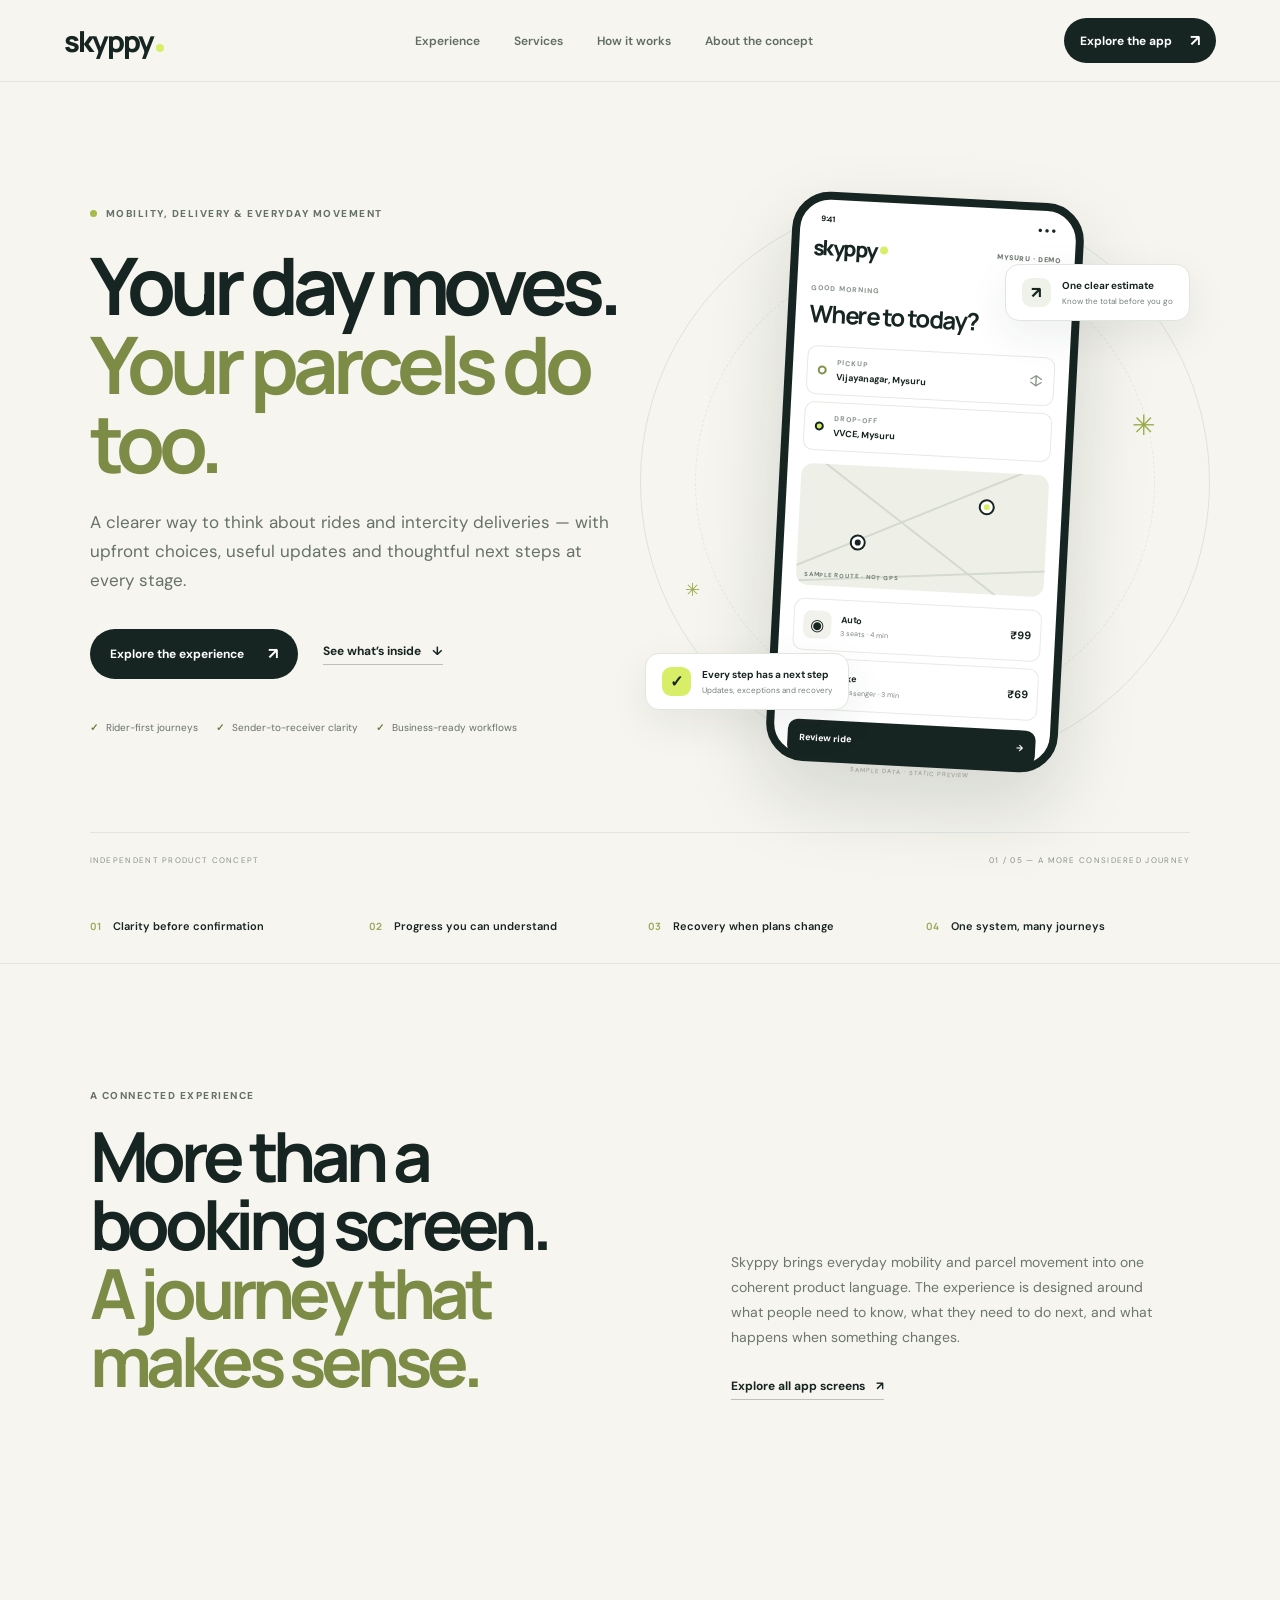
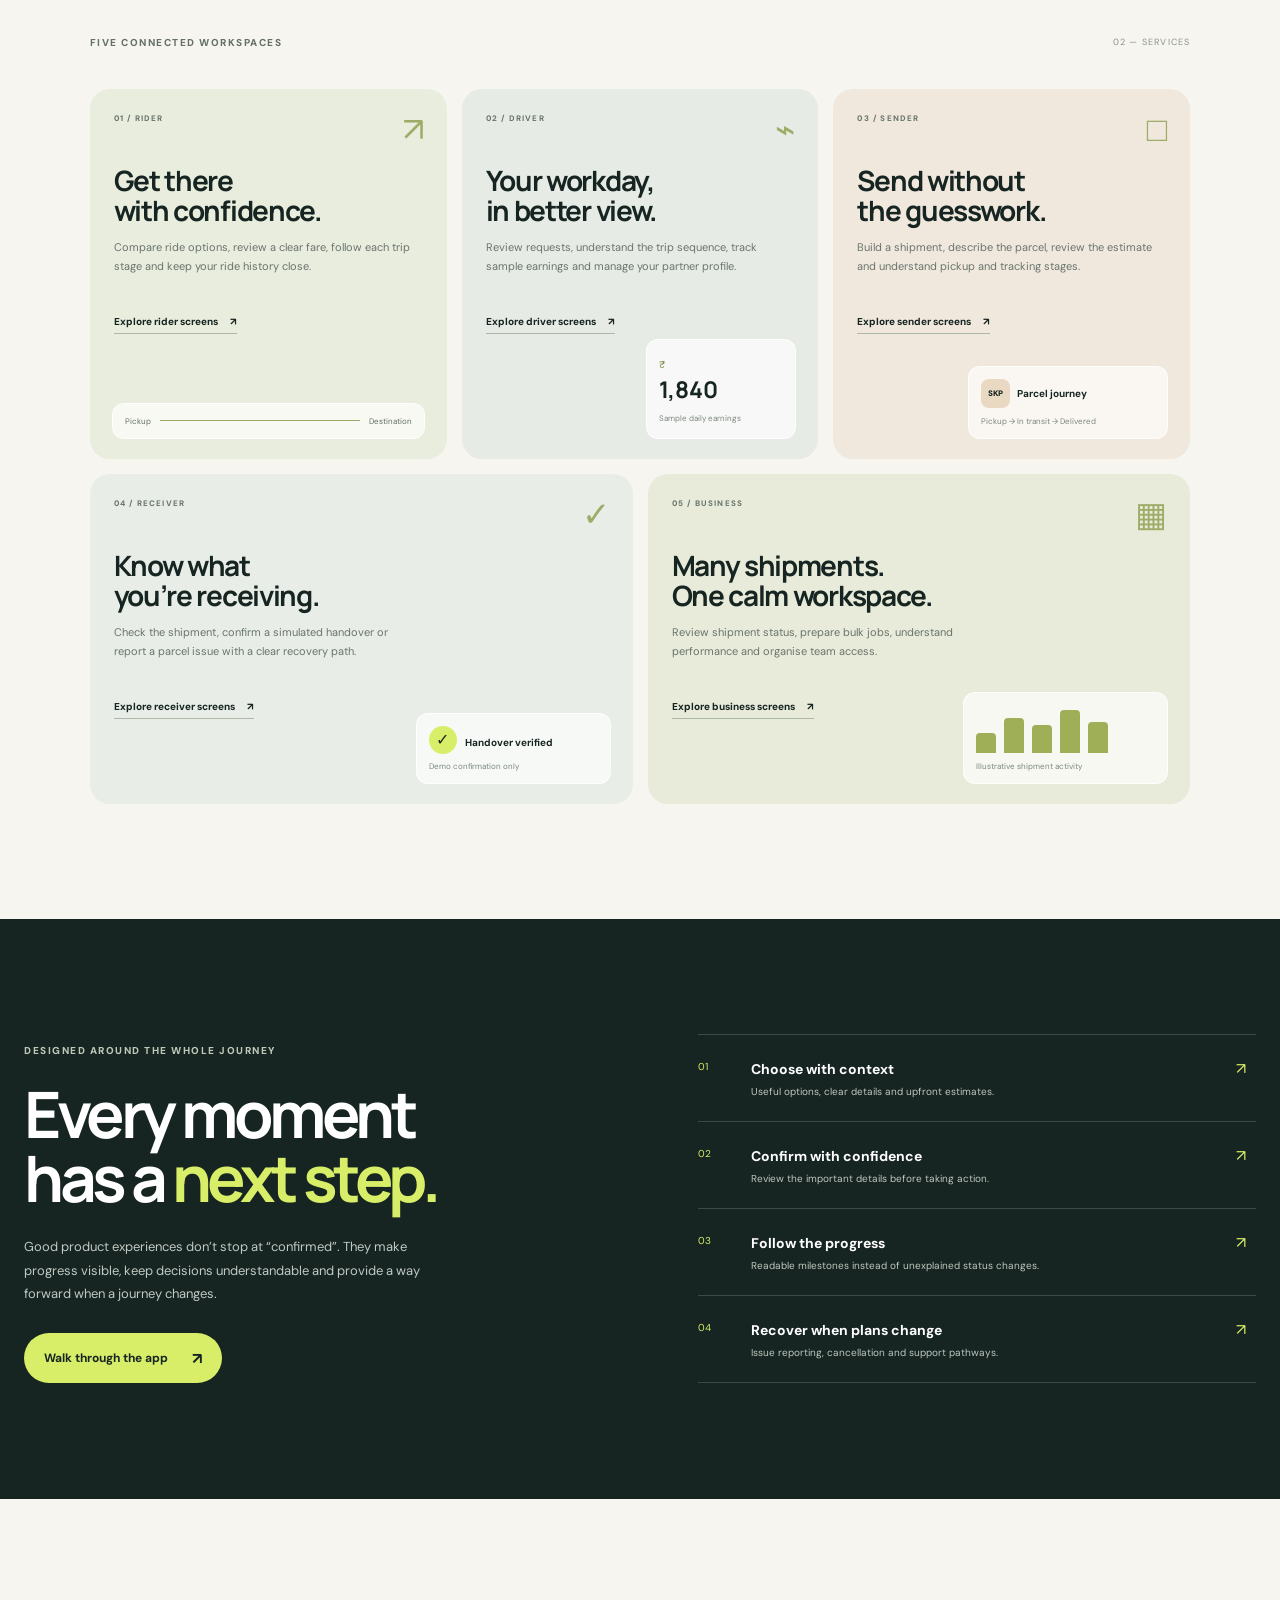
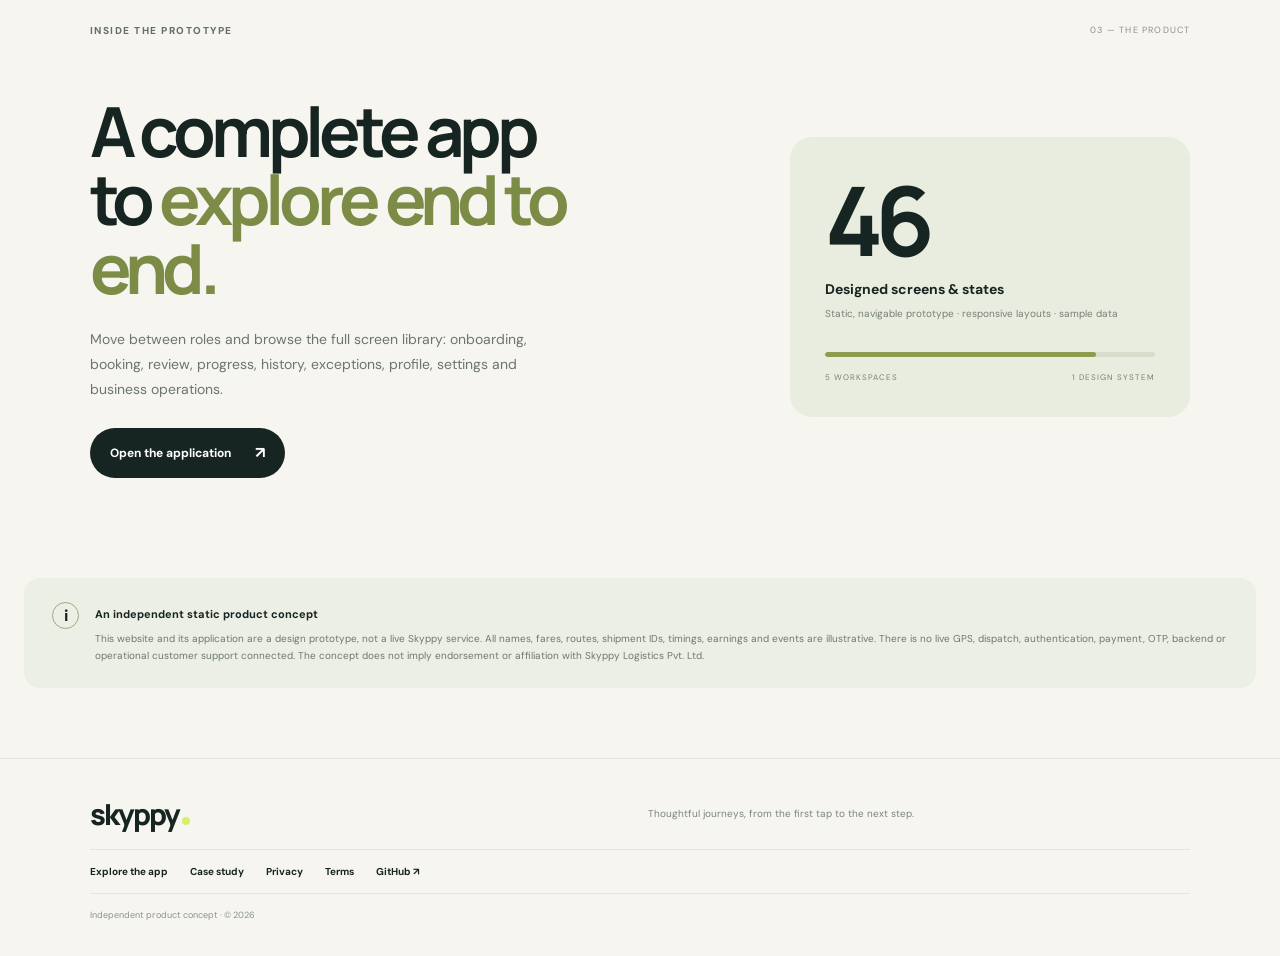
==== commit 00579ee4: "fix: show exact static application screen count" ====
--- a/index.html
+++ b/index.html
@@ -71,9 +71,9 @@
 </section>
 <section class="section screens-section" id="about">
   <div class="section-topline"><p class="eyebrow">Inside the prototype</p><span class="section-index">03 — THE PRODUCT</span></div>
-  <div class="screens-layout"><div><h2>A complete app<br>to <em>explore end to end.</em></h2><p>Move between roles and browse the full screen library: onboarding, booking, review, progress, history, exceptions, profile, settings and business operations.</p><a class="button button-dark" href="/app/?screen=welcome">Open the application <span>↗</span></a></div><div class="screen-count"><strong>40<span>+</span></strong><b>Designed screens & states</b><small>Static, navigable prototype · responsive layouts · sample data</small><div class="screen-count-line"><i></i></div><div class="count-foot"><span>5 WORKSPACES</span><span>1 DESIGN SYSTEM</span></div></div></div>
+  <div class="screens-layout"><div><h2>A complete app<br>to <em>explore end to end.</em></h2><p>Move between roles and browse the full screen library: onboarding, booking, review, progress, history, exceptions, profile, settings and business operations.</p><a class="button button-dark" href="/app/?screen=welcome">Open the application <span>↗</span></a></div><div class="screen-count"><strong>46</strong><b>Designed screens & states</b><small>Static, navigable prototype · responsive layouts · sample data</small><div class="screen-count-line"><i></i></div><div class="count-foot"><span>5 WORKSPACES</span><span>1 DESIGN SYSTEM</span></div></div></div>
 </section>
 <section class="disclosure"><div class="disclosure-mark">i</div><div><b>An independent static product concept</b><p>This website and its application are a design prototype, not a live Skyppy service. All names, fares, routes, shipment IDs, timings, earnings and events are illustrative. There is no live GPS, dispatch, authentication, payment, OTP, backend or operational customer support connected. The concept does not imply endorsement or affiliation with Skyppy Logistics Pvt. Ltd.</p></div></section>
 </main>
 <footer class="site-footer"><a class="wordmark" href="/">skyppy<span></span></a><p>Thoughtful journeys, from the first tap to the next step.</p><div class="footer-links"><a href="/app/?screen=welcome">Explore the app</a><a href="/case-study.html">Case study</a><a href="/privacy.html">Privacy</a><a href="/terms.html">Terms</a><a href="https://github.com/PSP-YN/Skyppy-Ride-Courier-Experience" target="_blank" rel="noreferrer">GitHub ↗</a></div><small>Independent product concept · © 2026</small></footer>
-</body></html>+<script src="/site.js" defer></script></body></html>
